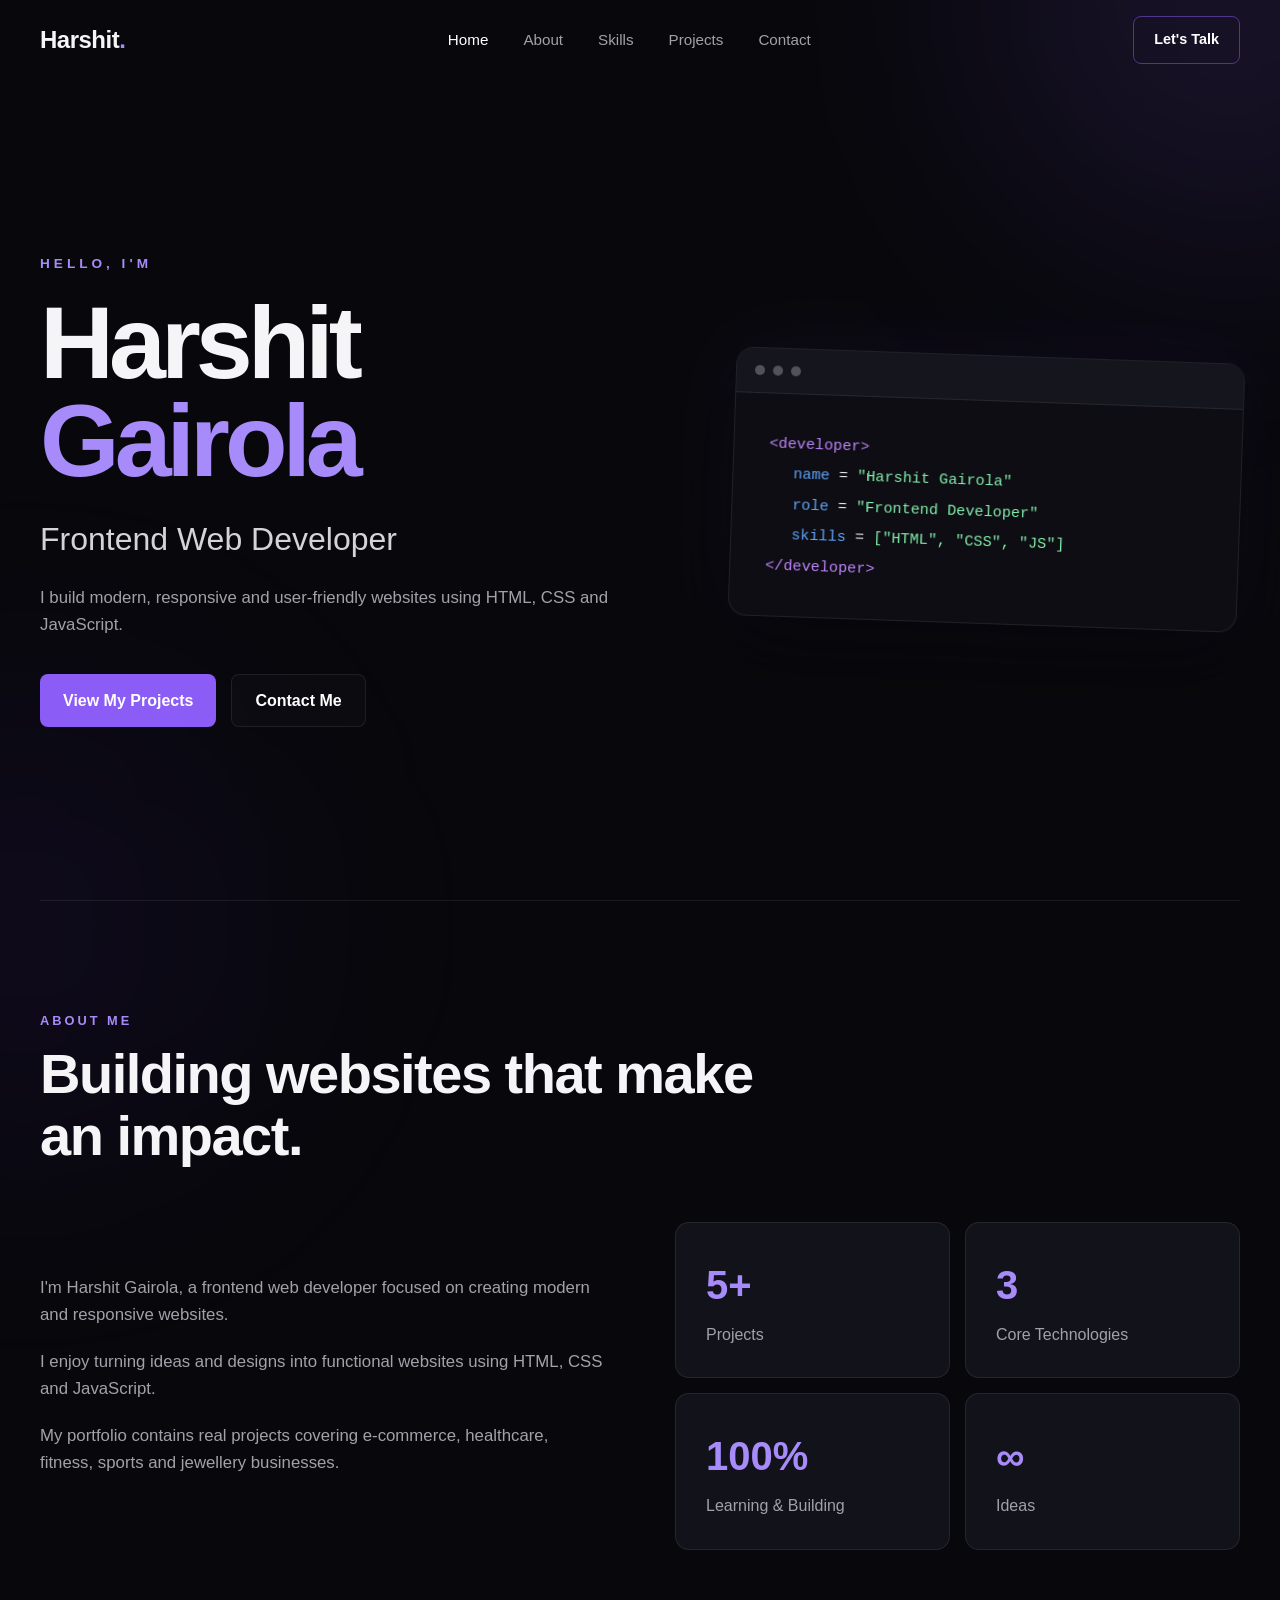
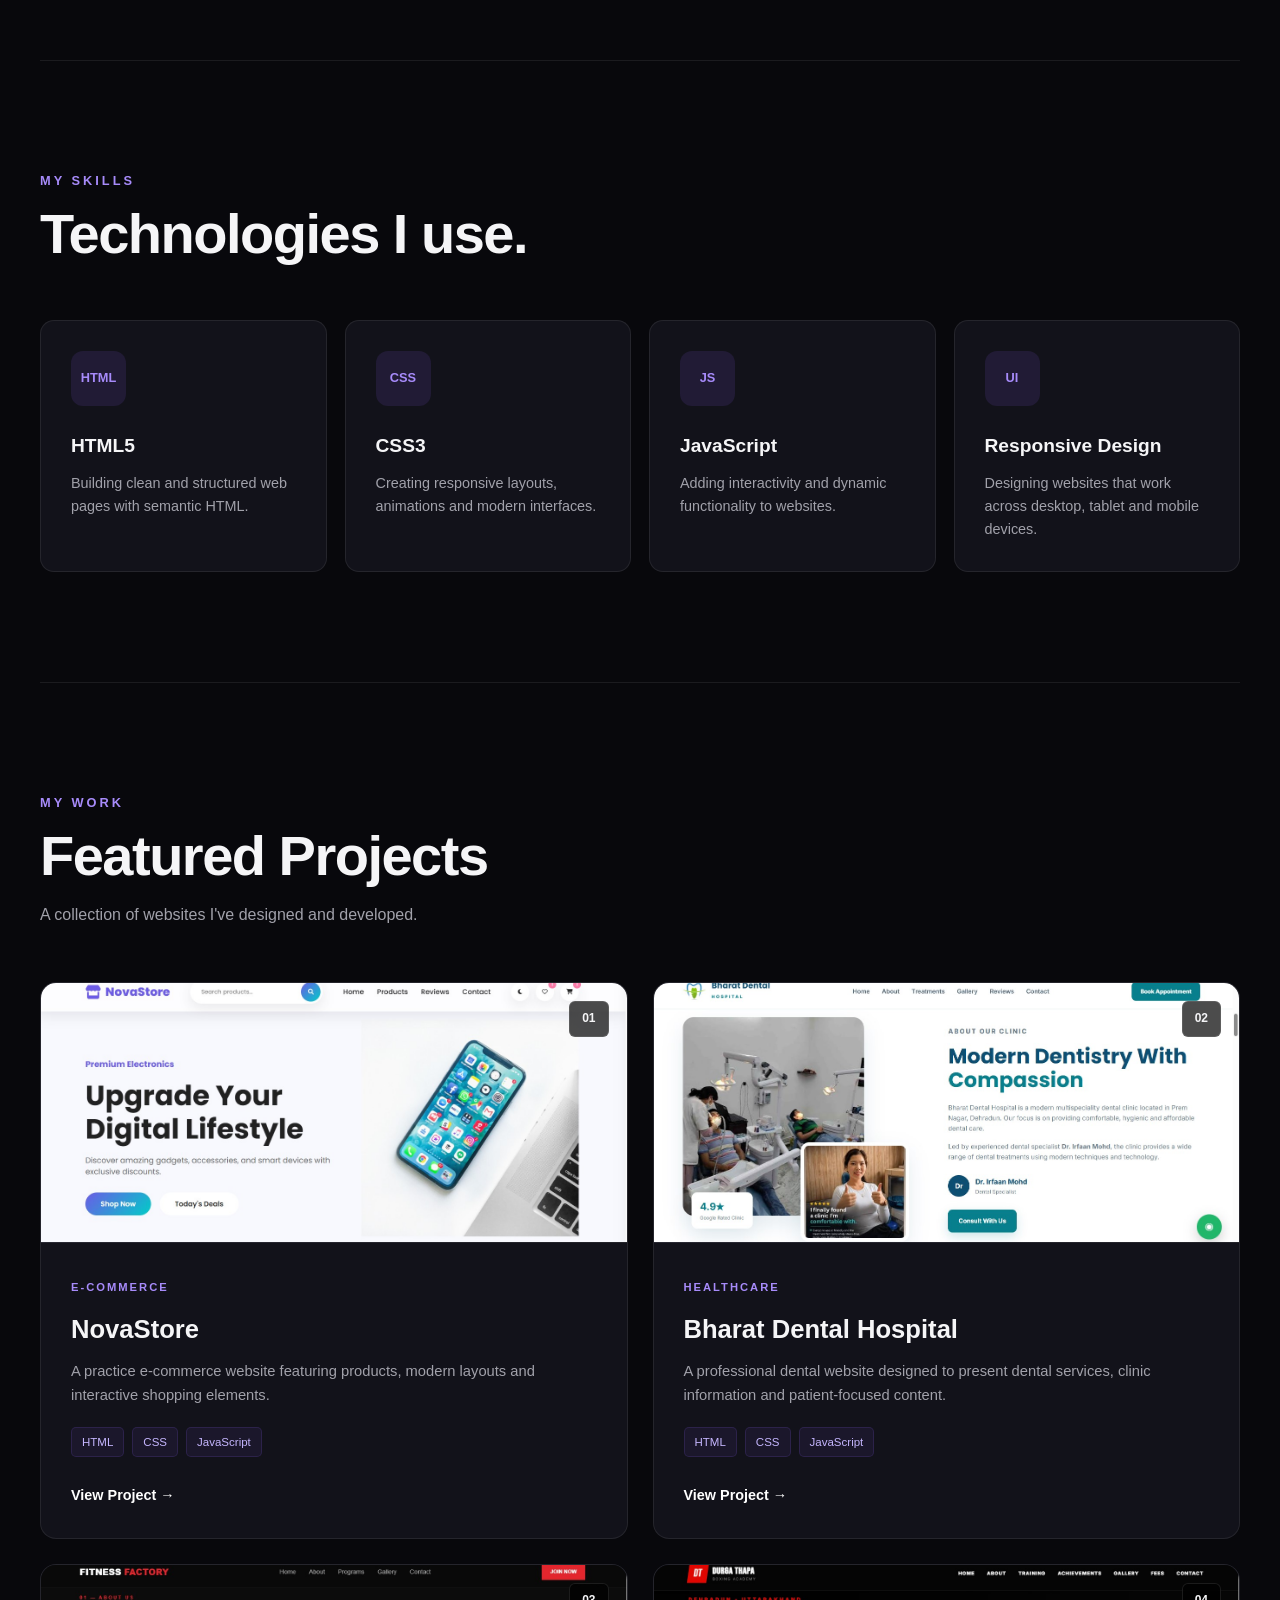
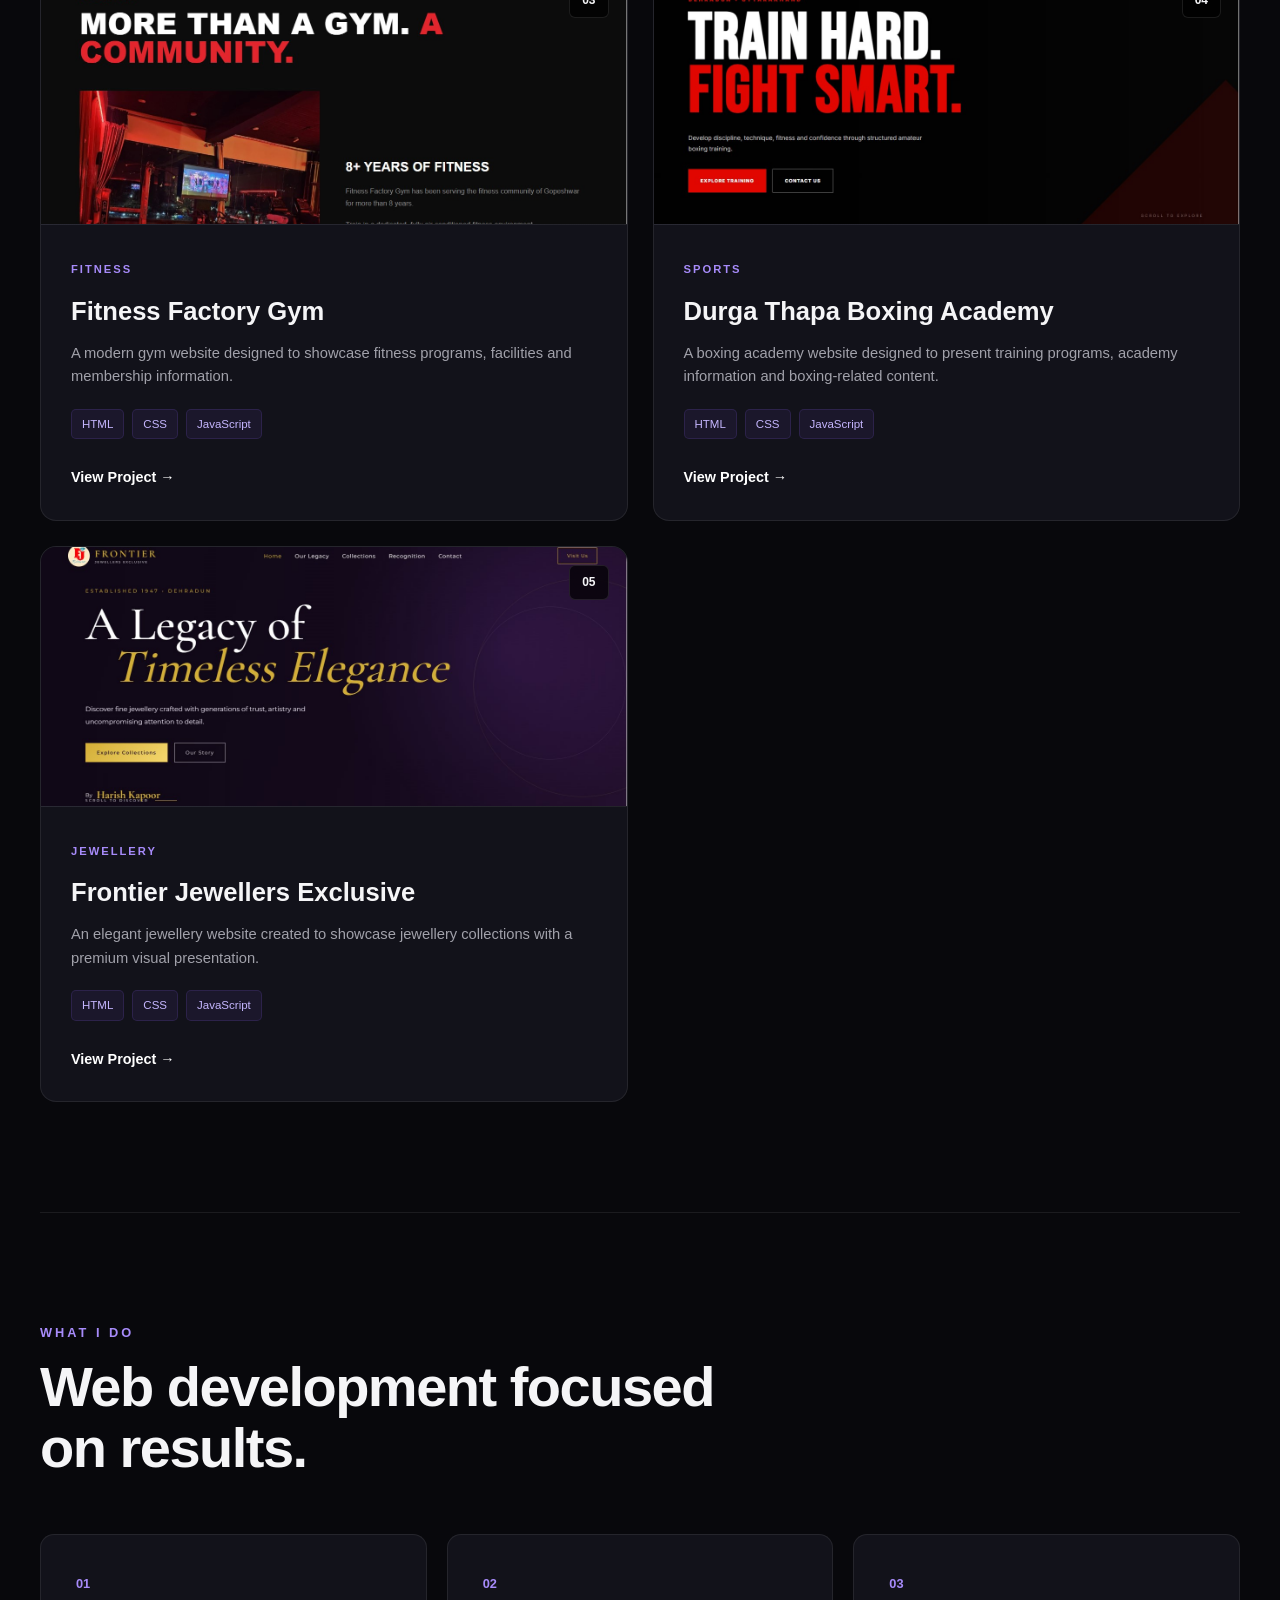
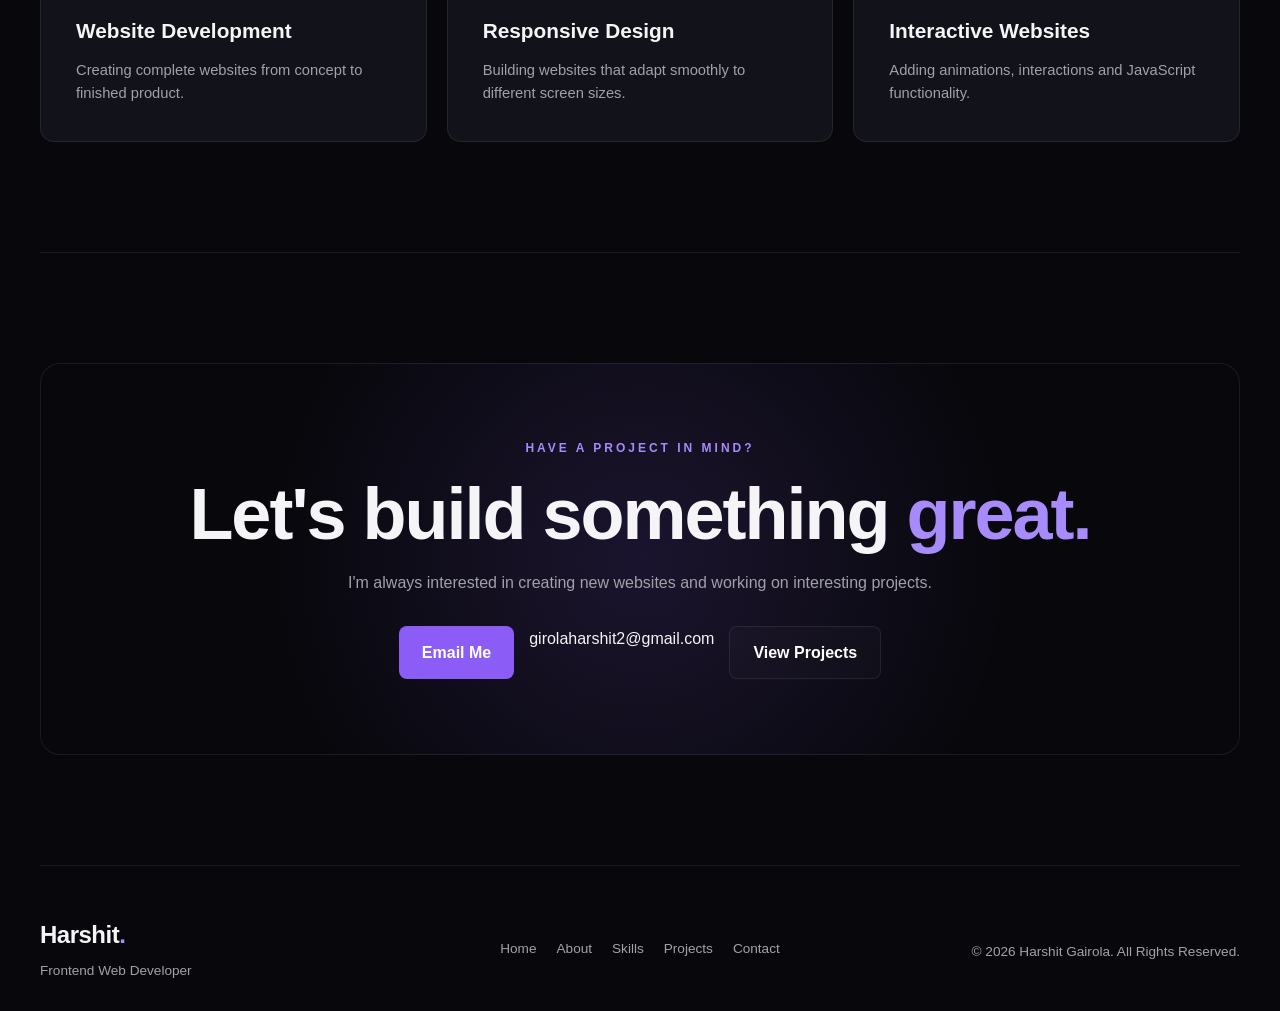
==== index.html @ 13d29306 "Update index.html" ====
<!DOCTYPE html>
<html lang="en">
<head>
    <meta charset="UTF-8">
    <meta name="viewport" content="width=device-width, initial-scale=1.0">

    <title>Harshit Gairola | Frontend Web Developer</title>

    <meta name="description"
          content="Harshit Gairola - Frontend Web Developer Portfolio. Explore websites and frontend projects.">

    <link rel="stylesheet" href="style.css">
</head>

<body>

    <!-- ================= NAVBAR ================= -->
    <header class="navbar">

        <a href="#home" class="logo">
            Harshit<span>.</span>
        </a>

        <nav class="nav-links">
            <a href="#home" class="active">Home</a>
            <a href="#about">About</a>
            <a href="#skills">Skills</a>
            <a href="#projects">Projects</a>
            <a href="#contact">Contact</a>
        </nav>

        <a href="#contact" class="nav-button">
            Let's Talk
        </a>

        <button class="menu-button" id="menuButton">
            ☰
        </button>

    </header>


    <!-- ================= HERO ================= -->
    <main>

        <section class="hero" id="home">

            <div class="hero-content">

                <p class="hero-small">
                    HELLO, I'M
                </p>

                <h1>
                    Harshit <span>Gairola</span>
                </h1>

                <h2>
                    Frontend Web Developer
                </h2>

                <p class="hero-description">
                    I build modern, responsive and user-friendly websites
                    using HTML, CSS and JavaScript.
                </p>

                <div class="hero-buttons">

                    <a href="#projects" class="btn primary-btn">
                        View My Projects
                    </a>

                    <a href="#contact" class="btn secondary-btn">
                        Contact Me
                    </a>

                </div>

            </div>


            <div class="hero-card">

                <div class="code-window">

                    <div class="window-top">
                        <span></span>
                        <span></span>
                        <span></span>
                    </div>

                    <div class="code-content">

                        <p>
                            <span class="code-purple">&lt;developer&gt;</span>
                        </p>

                        <p class="indent">
                            <span class="code-blue">name</span> =
                            <span class="code-green">"Harshit Gairola"</span>
                        </p>

                        <p class="indent">
                            <span class="code-blue">role</span> =
                            <span class="code-green">"Frontend Developer"</span>
                        </p>

                        <p class="indent">
                            <span class="code-blue">skills</span> =
                            <span class="code-green">["HTML", "CSS", "JS"]</span>
                        </p>

                        <p>
                            <span class="code-purple">&lt;/developer&gt;</span>
                        </p>

                    </div>

                </div>

            </div>

        </section>


        <!-- ================= ABOUT ================= -->
        <section class="section about-section" id="about">

            <div class="section-heading">
                <p>ABOUT ME</p>
                <h2>Building websites that make an impact.</h2>
            </div>

            <div class="about-grid">

                <div class="about-text">

                    <p>
                        I'm Harshit Gairola, a frontend web developer focused
                        on creating modern and responsive websites.
                    </p>

                    <p>
                        I enjoy turning ideas and designs into functional
                        websites using HTML, CSS and JavaScript.
                    </p>

                    <p>
                        My portfolio contains real projects covering
                        e-commerce, healthcare, fitness, sports and
                        jewellery businesses.
                    </p>

                </div>


                <div class="about-stats">

                    <div class="stat-card">
                        <strong>5+</strong>
                        <span>Projects</span>
                    </div>

                    <div class="stat-card">
                        <strong>3</strong>
                        <span>Core Technologies</span>
                    </div>

                    <div class="stat-card">
                        <strong>100%</strong>
                        <span>Learning & Building</span>
                    </div>

                    <div class="stat-card">
                        <strong>∞</strong>
                        <span>Ideas</span>
                    </div>

                </div>

            </div>

        </section>


        <!-- ================= SKILLS ================= -->
        <section class="section skills-section" id="skills">

            <div class="section-heading">
                <p>MY SKILLS</p>
                <h2>Technologies I use.</h2>
            </div>


            <div class="skills-grid">

                <div class="skill-card">

                    <div class="skill-icon">
                        HTML
                    </div>

                    <h3>HTML5</h3>

                    <p>
                        Building clean and structured web pages
                        with semantic HTML.
                    </p>

                </div>


                <div class="skill-card">

                    <div class="skill-icon">
                        CSS
                    </div>

                    <h3>CSS3</h3>

                    <p>
                        Creating responsive layouts, animations
                        and modern interfaces.
                    </p>

                </div>


                <div class="skill-card">

                    <div class="skill-icon">
                        JS
                    </div>

                    <h3>JavaScript</h3>

                    <p>
                        Adding interactivity and dynamic functionality
                        to websites.
                    </p>

                </div>


                <div class="skill-card">

                    <div class="skill-icon">
                        UI
                    </div>

                    <h3>Responsive Design</h3>

                    <p>
                        Designing websites that work across
                        desktop, tablet and mobile devices.
                    </p>

                </div>

            </div>

        </section>


        <!-- ================= PROJECTS ================= -->
        <section class="section projects-section" id="projects">

            <div class="section-heading">

                <p>MY WORK</p>

                <h2>
                    Featured Projects
                </h2>

                <span>
                    A collection of websites I've designed and developed.
                </span>

            </div>


            <div class="projects-grid">


                <!-- PROJECT 1 -->
                <article class="project-card">

                    <div class="project-image">

                        <img
                            src="./image/web1.jpg"
                            alt="NovaStore website"
                            onerror="this.style.display='none'"
                        >

                        <div class="project-number">
                            01
                        </div>

                    </div>

                    <div class="project-content">

                        <span class="project-type">
                            E-COMMERCE
                        </span>

                        <h3>
                            NovaStore
                        </h3>

                        <p>
                            A practice e-commerce website featuring
                            products, modern layouts and interactive
                            shopping elements.
                        </p>

                        <div class="technology-tags">
                            <span>HTML</span>
                            <span>CSS</span>
                            <span>JavaScript</span>
                        </div>

                        <a
                            href="https://harshitgairola.github.io/Nova-Store/"
                            class="project-link"
                            target="_blank"
                        >
                            View Project →
                        </a>

                    </div>

                </article>


                <!-- PROJECT 2 -->
                <article class="project-card">

                    <div class="project-image">

                        <img
                            src="./image/web2.jpg"
                            alt="Bharat Dental Hospital website"
                            onerror="this.style.display='none'"
                        >

                        <div class="project-number">
                            02
                        </div>

                    </div>

                    <div class="project-content">

                        <span class="project-type">
                            HEALTHCARE
                        </span>

                        <h3>
                            Bharat Dental Hospital
                        </h3>

                        <p>
                            A professional dental website designed to
                            present dental services, clinic information
                            and patient-focused content.
                        </p>

                        <div class="technology-tags">
                            <span>HTML</span>
                            <span>CSS</span>
                            <span>JavaScript</span>
                        </div>

                        <a
                            href="https://harshitgairola.github.io/Bharat-Dental-Hospital/"
                            class="project-link"
                            target="_blank"
                        >
                            View Project →
                        </a>

                    </div>

                </article>


                <!-- PROJECT 3 -->
                <article class="project-card">

                    <div class="project-image">

                        <img
                            src="./image/web3.jpg"
                            alt="Fitness Factory Gym website"
                            onerror="this.style.display='none'"
                        >

                        <div class="project-number">
                            03
                        </div>

                    </div>

                    <div class="project-content">

                        <span class="project-type">
                            FITNESS
                        </span>

                        <h3>
                            Fitness Factory Gym
                        </h3>

                        <p>
                            A modern gym website designed to showcase
                            fitness programs, facilities and membership
                            information.
                        </p>

                        <div class="technology-tags">
                            <span>HTML</span>
                            <span>CSS</span>
                            <span>JavaScript</span>
                        </div>

                        <a
                            href="https://harshitgairola.github.io/Fitness-factory-Gym/"
                            class="project-link"
                            target="_blank"
                        >
                            View Project →
                        </a>

                    </div>

                </article>


                <!-- PROJECT 4 -->
                <article class="project-card">

                    <div class="project-image">

                        <img
                            src="./image/web4.jpg"
                            alt="Durga Thapa Boxing Academy website"
                            onerror="this.style.display='none'"
                        >

                        <div class="project-number">
                            04
                        </div>

                    </div>

                    <div class="project-content">

                        <span class="project-type">
                            SPORTS
                        </span>

                        <h3>
                            Durga Thapa Boxing Academy
                        </h3>

                        <p>
                            A boxing academy website designed to present
                            training programs, academy information and
                            boxing-related content.
                        </p>

                        <div class="technology-tags">
                            <span>HTML</span>
                            <span>CSS</span>
                            <span>JavaScript</span>
                        </div>

                        <a
                            href="https://harshitgairola.github.io/Durga-Thapa-Boxing-Academy/"
                            class="project-link"
                            target="_blank"
                        >
                            View Project →
                        </a>

                    </div>

                </article>


                <!-- PROJECT 5 -->
                <article class="project-card">

                    <div class="project-image">

                        <img
                            src="./image/web5.jpg"
                            alt="Frontier Jewellers Exclusive website"
                            onerror="this.style.display='none'"
                        >

                        <div class="project-number">
                            05
                        </div>

                    </div>

                    <div class="project-content">

                        <span class="project-type">
                            JEWELLERY
                        </span>

                        <h3>
                            Frontier Jewellers Exclusive
                        </h3>

                        <p>
                            An elegant jewellery website created to
                            showcase jewellery collections with a
                            premium visual presentation.
                        </p>

                        <div class="technology-tags">
                            <span>HTML</span>
                            <span>CSS</span>
                            <span>JavaScript</span>
                        </div>

                        <a
                            href="https://harshitgairola.github.io/Frontier-Jewellers-Exclusive/"
                            class="project-link"
                            target="_blank"
                        >
                            View Project →
                        </a>

                    </div>

                </article>

            </div>

        </section>


        <!-- ================= SERVICES ================= -->
        <section class="section services-section">

            <div class="section-heading">

                <p>WHAT I DO</p>

                <h2>
                    Web development focused on results.
                </h2>

            </div>


            <div class="services-grid">

                <div class="service-card">

                    <span>01</span>

                    <h3>
                        Website Development
                    </h3>

                    <p>
                        Creating complete websites from concept
                        to finished product.
                    </p>

                </div>


                <div class="service-card">

                    <span>02</span>

                    <h3>
                        Responsive Design
                    </h3>

                    <p>
                        Building websites that adapt smoothly
                        to different screen sizes.
                    </p>

                </div>


                <div class="service-card">

                    <span>03</span>

                    <h3>
                        Interactive Websites
                    </h3>

                    <p>
                        Adding animations, interactions and
                        JavaScript functionality.
                    </p>

                </div>

            </div>

        </section>


        <!-- ================= CONTACT ================= -->
        <section class="section contact-section" id="contact">

            <div class="contact-card">

                <p class="contact-small">
                    HAVE A PROJECT IN MIND?
                </p>

                <h2>
                    Let's build something
                    <span>great.</span>
                </h2>

                <p>
                    I'm always interested in creating new websites
                    and working on interesting projects.
                </p>

                <div class="contact-buttons">

                    <a
                        href="mailto:gairolaharshit2@gmail.com"
                        class="btn primary-btn"
                    >
                        Email Me 
                    </a>

                    <p>girolaharshit2@gmail.com</p>
                    
                    <a
                        href="#projects"
                        class="btn secondary-btn"
                    >
                        View Projects
                    </a>

                </div>

            </div>

        </section>

    </main>


    <!-- ================= FOOTER ================= -->
    <footer class="footer">

        <div>

            <a href="#home" class="logo">
                Harshit<span>.</span>
            </a>

            <p>
                Frontend Web Developer
            </p>

        </div>


        <div class="footer-links">

            <a href="#home">Home</a>
            <a href="#about">About</a>
            <a href="#skills">Skills</a>
            <a href="#projects">Projects</a>
            <a href="#contact">Contact</a>

        </div>


        <p class="copyright">
            © 2026 Harshit Gairola. All Rights Reserved.
        </p>

    </footer>


    <script src="script.js"></script>

</body>
</html>
---- style.css ----
/* =========================================================
   HARSHIT GAIROLA — FRONTEND WEB DEVELOPER PORTFOLIO
   ========================================================= */


/* ================= RESET ================= */

* {
    margin: 0;
    padding: 0;
    box-sizing: border-box;
}

html {
    scroll-behavior: smooth;
}

body {
    font-family: Arial, Helvetica, sans-serif;
    background: #08080c;
    color: #f5f5f7;
    line-height: 1.6;
    overflow-x: hidden;
}

a {
    color: inherit;
    text-decoration: none;
}

button {
    font-family: inherit;
}

img {
    max-width: 100%;
    display: block;
}


/* ================= VARIABLES ================= */

:root {
    --bg: #08080c;
    --bg-light: #101017;
    --card: #12121a;
    --card-hover: #181821;

    --purple: #8b5cf6;
    --purple-light: #a78bfa;
    --purple-dark: #6d28d9;

    --white: #ffffff;
    --text: #f5f5f7;
    --muted: #a1a1aa;
    --border: rgba(255, 255, 255, 0.08);

    --max-width: 1200px;
}


/* ================= GENERAL ================= */

body::before {
    content: "";
    position: fixed;
    width: 500px;
    height: 500px;
    top: -250px;
    right: -200px;
    background: rgba(139, 92, 246, 0.12);
    filter: blur(120px);
    border-radius: 50%;
    pointer-events: none;
    z-index: -1;
}

body::after {
    content: "";
    position: fixed;
    width: 450px;
    height: 450px;
    bottom: -250px;
    left: -200px;
    background: rgba(109, 40, 217, 0.08);
    filter: blur(120px);
    border-radius: 50%;
    pointer-events: none;
    z-index: -1;
}

.section {
    width: min(100% - 40px, var(--max-width));
    margin: auto;
    padding: 110px 0;
}

.section-heading {
    margin-bottom: 55px;
}

.section-heading p {
    color: var(--purple-light);
    font-size: 0.8rem;
    font-weight: 700;
    letter-spacing: 3px;
    margin-bottom: 12px;
}

.section-heading h2 {
    font-size: clamp(2rem, 5vw, 3.5rem);
    line-height: 1.1;
    max-width: 750px;
    letter-spacing: -1.5px;
}

.section-heading span {
    display: block;
    margin-top: 15px;
    color: var(--muted);
}


/* ================= NAVBAR ================= */

.navbar {
    width: min(100% - 40px, var(--max-width));
    height: 80px;

    margin: auto;

    display: flex;
    align-items: center;
    justify-content: space-between;

    position: relative;
    z-index: 100;
}

.logo {
    font-size: 1.5rem;
    font-weight: 800;
    letter-spacing: -0.5px;
}

.logo span {
    color: var(--purple-light);
}

.nav-links {
    display: flex;
    align-items: center;
    gap: 35px;
}

.nav-links a {
    color: var(--muted);
    font-size: 0.95rem;
    transition: 0.3s ease;
}

.nav-links a:hover,
.nav-links a.active {
    color: var(--white);
}

.nav-button {
    padding: 11px 20px;

    border: 1px solid rgba(139, 92, 246, 0.5);
    border-radius: 8px;

    color: var(--white);

    font-size: 0.9rem;
    font-weight: 600;

    transition: 0.3s ease;
}

.nav-button:hover {
    background: var(--purple);
    border-color: var(--purple);
}

.menu-button {
    display: none;

    background: none;
    border: none;

    color: white;
    font-size: 1.6rem;

    cursor: pointer;
}


/* ================= HERO ================= */

.hero {
    width: min(100% - 40px, var(--max-width));
    min-height: calc(100vh - 80px);

    margin: auto;

    display: grid;
    grid-template-columns: 1.1fr 0.9fr;

    align-items: center;
    gap: 70px;

    padding: 80px 0;
}

.hero-content {
    animation: heroText 0.8s ease forwards;
}

.hero-small {
    color: var(--purple-light);

    font-size: 0.85rem;
    font-weight: 700;

    letter-spacing: 4px;

    margin-bottom: 20px;
}

.hero h1 {
    font-size: clamp(3.5rem, 8vw, 6.8rem);

    line-height: 0.95;

    letter-spacing: -5px;

    margin-bottom: 25px;
}

.hero h1 span {
    display: block;
    color: var(--purple-light);
}

.hero h2 {
    font-size: clamp(1.3rem, 3vw, 2rem);

    font-weight: 500;

    color: #d4d4d8;

    margin-bottom: 20px;
}

.hero-description {
    max-width: 600px;

    color: var(--muted);

    font-size: 1.05rem;

    margin-bottom: 35px;
}

.hero-buttons {
    display: flex;
    gap: 15px;
    flex-wrap: wrap;
}


/* ================= BUTTONS ================= */

.btn {
    display: inline-flex;

    align-items: center;
    justify-content: center;

    padding: 13px 23px;

    border-radius: 8px;

    font-weight: 700;

    transition:
        transform 0.3s ease,
        background 0.3s ease,
        border 0.3s ease;

    cursor: pointer;
}

.btn:hover {
    transform: translateY(-3px);
}

.primary-btn {
    background: var(--purple);
    color: white;
}

.primary-btn:hover {
    background: var(--purple-dark);
}

.secondary-btn {
    border: 1px solid var(--border);
    color: white;
    background: rgba(255, 255, 255, 0.02);
}

.secondary-btn:hover {
    border-color: var(--purple);
    background: rgba(139, 92, 246, 0.08);
}


/* ================= CODE CARD ================= */

.hero-card {
    display: flex;
    justify-content: center;
}

.code-window {
    width: 100%;
    max-width: 520px;

    background: #0d0d13;

    border: 1px solid var(--border);

    border-radius: 18px;

    overflow: hidden;

    box-shadow:
        0 30px 80px rgba(0, 0, 0, 0.5),
        0 0 80px rgba(139, 92, 246, 0.08);

    transform: rotate(2deg);

    transition: 0.4s ease;
}

.code-window:hover {
    transform: rotate(0deg) translateY(-8px);
}

.window-top {
    height: 45px;

    display: flex;
    align-items: center;

    gap: 8px;

    padding: 0 18px;

    background: #15151d;

    border-bottom: 1px solid var(--border);
}

.window-top span {
    width: 10px;
    height: 10px;

    border-radius: 50%;

    background: #52525b;
}

.code-content {
    padding: 35px;

    font-family: Consolas, "Courier New", monospace;

    font-size: 0.95rem;

    line-height: 2;
}

.indent {
    padding-left: 25px;
}

.code-purple {
    color: #c084fc;
}

.code-blue {
    color: #60a5fa;
}

.code-green {
    color: #86efac;
}


/* ================= ABOUT ================= */

.about-section {
    border-top: 1px solid var(--border);
}

.about-grid {
    display: grid;
    grid-template-columns: 1fr 1fr;
    gap: 70px;
    align-items: center;
}

.about-text {
    color: var(--muted);
    font-size: 1.05rem;
}

.about-text p {
    margin-bottom: 20px;
}

.about-stats {
    display: grid;
    grid-template-columns: 1fr 1fr;
    gap: 15px;
}

.stat-card {
    padding: 30px;

    background: var(--card);

    border: 1px solid var(--border);

    border-radius: 14px;

    transition: 0.3s ease;
}

.stat-card:hover {
    transform: translateY(-5px);
    border-color: rgba(139, 92, 246, 0.4);
}

.stat-card strong {
    display: block;

    font-size: 2.5rem;

    color: var(--purple-light);

    margin-bottom: 5px;
}

.stat-card span {
    color: var(--muted);
}


/* ================= SKILLS ================= */

.skills-section {
    border-top: 1px solid var(--border);
}

.skills-grid {
    display: grid;

    grid-template-columns: repeat(4, 1fr);

    gap: 18px;
}

.skill-card {
    padding: 30px;

    background: var(--card);

    border: 1px solid var(--border);

    border-radius: 14px;

    transition: 0.35s ease;
}

.skill-card:hover {
    background: var(--card-hover);

    transform: translateY(-7px);

    border-color: rgba(139, 92, 246, 0.45);
}

.skill-icon {
    width: 55px;
    height: 55px;

    display: flex;
    align-items: center;
    justify-content: center;

    margin-bottom: 25px;

    border-radius: 12px;

    background: rgba(139, 92, 246, 0.12);

    color: var(--purple-light);

    font-weight: 800;

    font-size: 0.8rem;
}

.skill-card h3 {
    margin-bottom: 10px;

    font-size: 1.2rem;
}

.skill-card p {
    color: var(--muted);

    font-size: 0.9rem;
}


/* ================= PROJECTS ================= */

.projects-section {
    border-top: 1px solid var(--border);
}

.projects-grid {
    display: grid;

    grid-template-columns: repeat(2, 1fr);

    gap: 25px;
}

.project-card {
    background: var(--card);

    border: 1px solid var(--border);

    border-radius: 16px;

    overflow: hidden;

    transition: 0.4s ease;
}

.project-card:hover {
    transform: translateY(-8px);

    border-color: rgba(139, 92, 246, 0.4);

    box-shadow:
        0 20px 60px rgba(0, 0, 0, 0.25);
}

.project-image {
    height: 260px;

    position: relative;

    overflow: hidden;

    background:
        linear-gradient(
            135deg,
            #171722,
            #0d0d13
        );

    border-bottom: 1px solid var(--border);
}

.project-image img {
    width: 100%;
    height: 100%;

    object-fit: cover;

    transition: transform 0.5s ease;
}

.project-card:hover .project-image img {
    transform: scale(1.05);
}

.project-number {
    position: absolute;

    top: 18px;
    right: 18px;

    padding: 7px 12px;

    background: rgba(0, 0, 0, 0.7);

    backdrop-filter: blur(10px);

    border: 1px solid rgba(255, 255, 255, 0.1);

    border-radius: 6px;

    font-size: 0.75rem;

    font-weight: 700;
}

.project-content {
    padding: 30px;
}

.project-type {
    color: var(--purple-light);

    font-size: 0.7rem;

    font-weight: 800;

    letter-spacing: 2px;
}

.project-content h3 {
    font-size: 1.6rem;

    margin: 10px 0;
}

.project-content p {
    color: var(--muted);

    font-size: 0.92rem;

    margin-bottom: 20px;
}

.technology-tags {
    display: flex;

    flex-wrap: wrap;

    gap: 8px;

    margin-bottom: 25px;
}

.technology-tags span {
    padding: 5px 10px;

    border-radius: 5px;

    background: rgba(139, 92, 246, 0.08);

    border: 1px solid rgba(139, 92, 246, 0.15);

    color: #c4b5fd;

    font-size: 0.72rem;
}

.project-link {
    display: inline-block;

    color: white;

    font-weight: 700;

    font-size: 0.9rem;

    transition: 0.3s ease;
}

.project-link:hover {
    color: var(--purple-light);

    transform: translateX(5px);
}


/* ================= SERVICES ================= */

.services-section {
    border-top: 1px solid var(--border);
}

.services-grid {
    display: grid;

    grid-template-columns: repeat(3, 1fr);

    gap: 20px;
}

.service-card {
    padding: 35px;

    border: 1px solid var(--border);

    border-radius: 14px;

    background: var(--card);

    transition: 0.35s ease;
}

.service-card:hover {
    transform: translateY(-6px);

    border-color: rgba(139, 92, 246, 0.4);
}

.service-card > span {
    color: var(--purple-light);

    font-size: 0.8rem;

    font-weight: 800;
}

.service-card h3 {
    margin: 18px 0 12px;

    font-size: 1.3rem;
}

.service-card p {
    color: var(--muted);

    font-size: 0.92rem;
}


/* ================= CONTACT ================= */

.contact-section {
    border-top: 1px solid var(--border);
}

.contact-card {
    padding: 75px 40px;

    text-align: center;

    border-radius: 20px;

    background:
        radial-gradient(
            circle at center,
            rgba(139, 92, 246, 0.15),
            transparent 60%
        );

    border: 1px solid var(--border);
}

.contact-small {
    color: var(--purple-light);

    font-size: 0.75rem;

    font-weight: 800;

    letter-spacing: 3px;

    margin-bottom: 20px;
}

.contact-card h2 {
    font-size: clamp(2.2rem, 6vw, 4.5rem);

    line-height: 1;

    letter-spacing: -2px;

    margin-bottom: 20px;
}

.contact-card h2 span {
    color: var(--purple-light);
}

.contact-card > p:not(.contact-small) {
    max-width: 600px;

    margin: 0 auto 30px;

    color: var(--muted);
}

.contact-buttons {
    display: flex;

    justify-content: center;

    gap: 15px;

    flex-wrap: wrap;
}


/* ================= FOOTER ================= */

.footer {
    width: min(100% - 40px, var(--max-width));

    margin: auto;

    padding: 50px 0 30px;

    border-top: 1px solid var(--border);

    display: grid;

    grid-template-columns: 1fr 1fr 1fr;

    align-items: center;

    gap: 20px;
}

.footer p {
    color: var(--muted);

    font-size: 0.85rem;

    margin-top: 5px;
}

.footer-links {
    display: flex;

    justify-content: center;

    gap: 20px;
}

.footer-links a {
    color: var(--muted);

    font-size: 0.85rem;

    transition: 0.3s ease;
}

.footer-links a:hover {
    color: white;
}

.copyright {
    text-align: right;
}


/* ================= ANIMATIONS ================= */

@keyframes heroText {

    from {
        opacity: 0;
        transform: translateY(25px);
    }

    to {
        opacity: 1;
        transform: translateY(0);
    }

}


/* ================= TABLET ================= */

@media (max-width: 1000px) {

    .hero {
        grid-template-columns: 1fr;

        text-align: center;

        padding-top: 60px;
    }

    .hero-description {
        margin-left: auto;
        margin-right: auto;
    }

    .hero-buttons {
        justify-content: center;
    }

    .hero-card {
        margin-top: 20px;
    }

    .skills-grid {
        grid-template-columns: repeat(2, 1fr);
    }

}


/* ================= MOBILE NAV ================= */

@media (max-width: 800px) {

    .nav-links {
        display: none;

        position: absolute;

        top: 75px;
        left: 0;

        width: 100%;

        padding: 20px;

        flex-direction: column;

        align-items: flex-start;

        gap: 18px;

        background: #101017;

        border: 1px solid var(--border);

        border-radius: 12px;
    }

    .nav-links.show {
        display: flex;
    }

    .nav-button {
        display: none;
    }

    .menu-button {
        display: block;
    }

    .about-grid {
        grid-template-columns: 1fr;

        gap: 40px;
    }

    .projects-grid {
        grid-template-columns: 1fr;
    }

    .services-grid {
        grid-template-columns: 1fr;
    }

    .footer {
        grid-template-columns: 1fr;

        text-align: center;
    }

    .footer-links {
        justify-content: center;

        flex-wrap: wrap;
    }

    .copyright {
        text-align: center;
    }

}


/* ================= SMALL MOBILE ================= */

@media (max-width: 550px) {

    .section {
        width: min(100% - 25px, var(--max-width));

        padding: 80px 0;
    }

    .navbar {
        width: min(100% - 25px, var(--max-width));
    }

    .hero {
        width: min(100% - 25px, var(--max-width));

        min-height: auto;

        padding: 70px 0 80px;
    }

    .hero h1 {
        font-size: 3.4rem;

        letter-spacing: -3px;
    }

    .hero h2 {
        font-size: 1.25rem;
    }

    .hero-description {
        font-size: 0.95rem;
    }

    .hero-buttons {
        flex-direction: column;
    }

    .hero-buttons .btn {
        width: 100%;
    }

    .code-content {
        padding: 25px 18px;

        font-size: 0.75rem;
    }

    .indent {
        padding-left: 12px;
    }

    .about-stats {
        grid-template-columns: 1fr 1fr;
    }

    .stat-card {
        padding: 20px;
    }

    .stat-card strong {
        font-size: 2rem;
    }

    .skills-grid {
        grid-template-columns: 1fr;
    }

    .project-image {
        height: 210px;
    }

    .project-content {
        padding: 23px;
    }

    .contact-card {
        padding: 55px 20px;
    }

    .contact-buttons {
        flex-direction: column;
    }

    .contact-buttons .btn {
        width: 100%;
    }

}
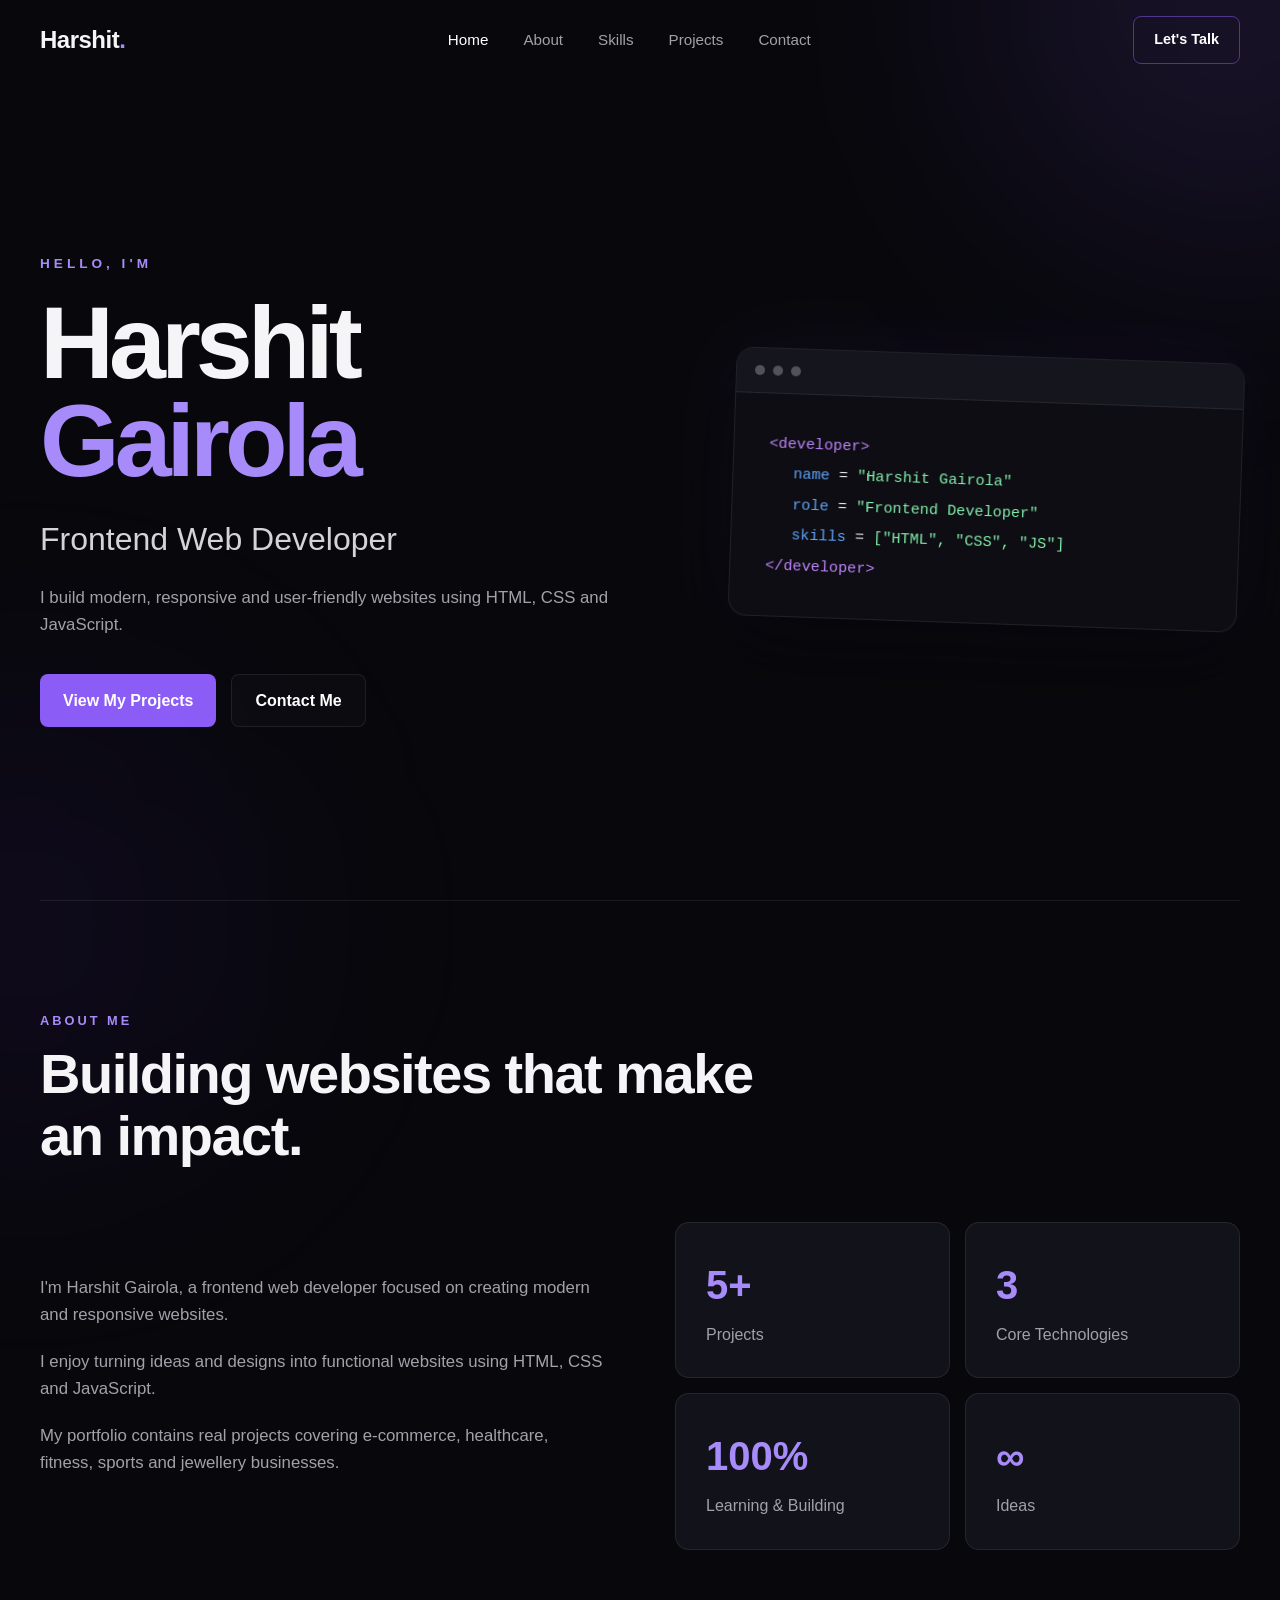
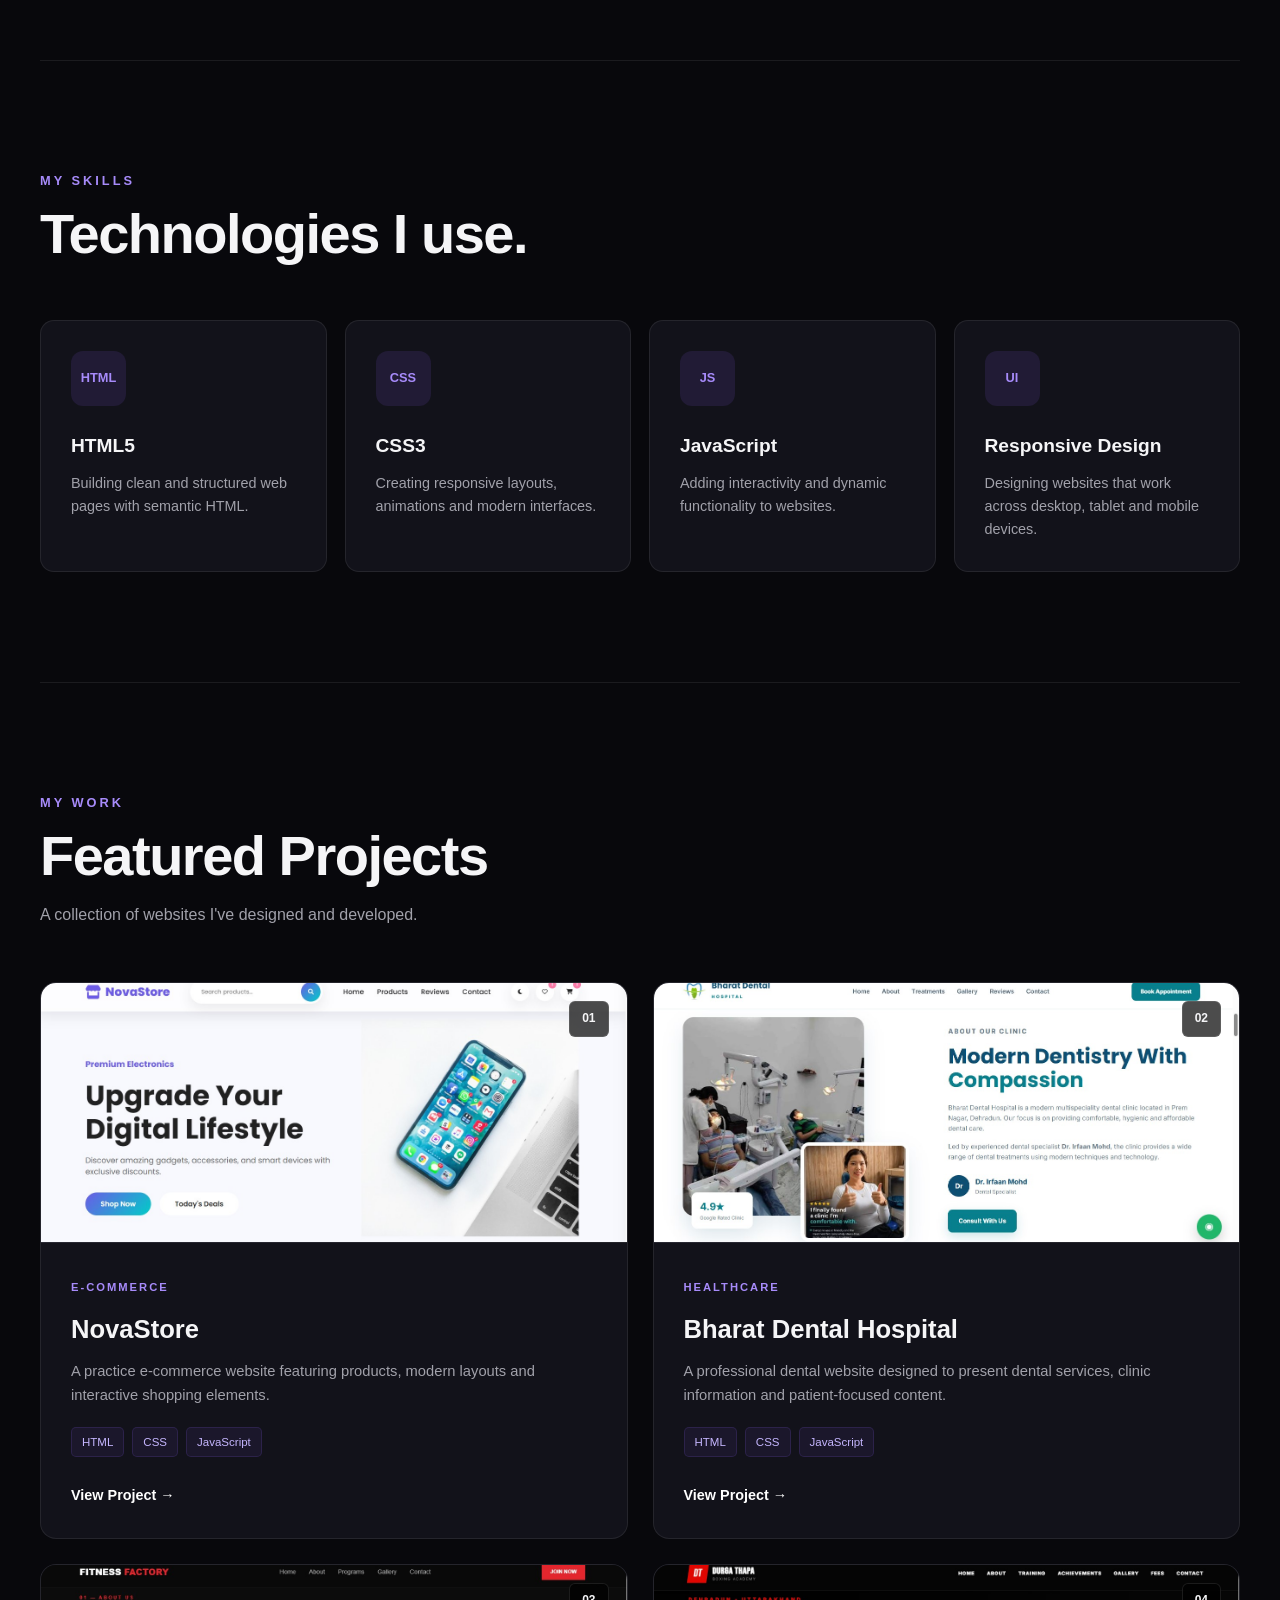
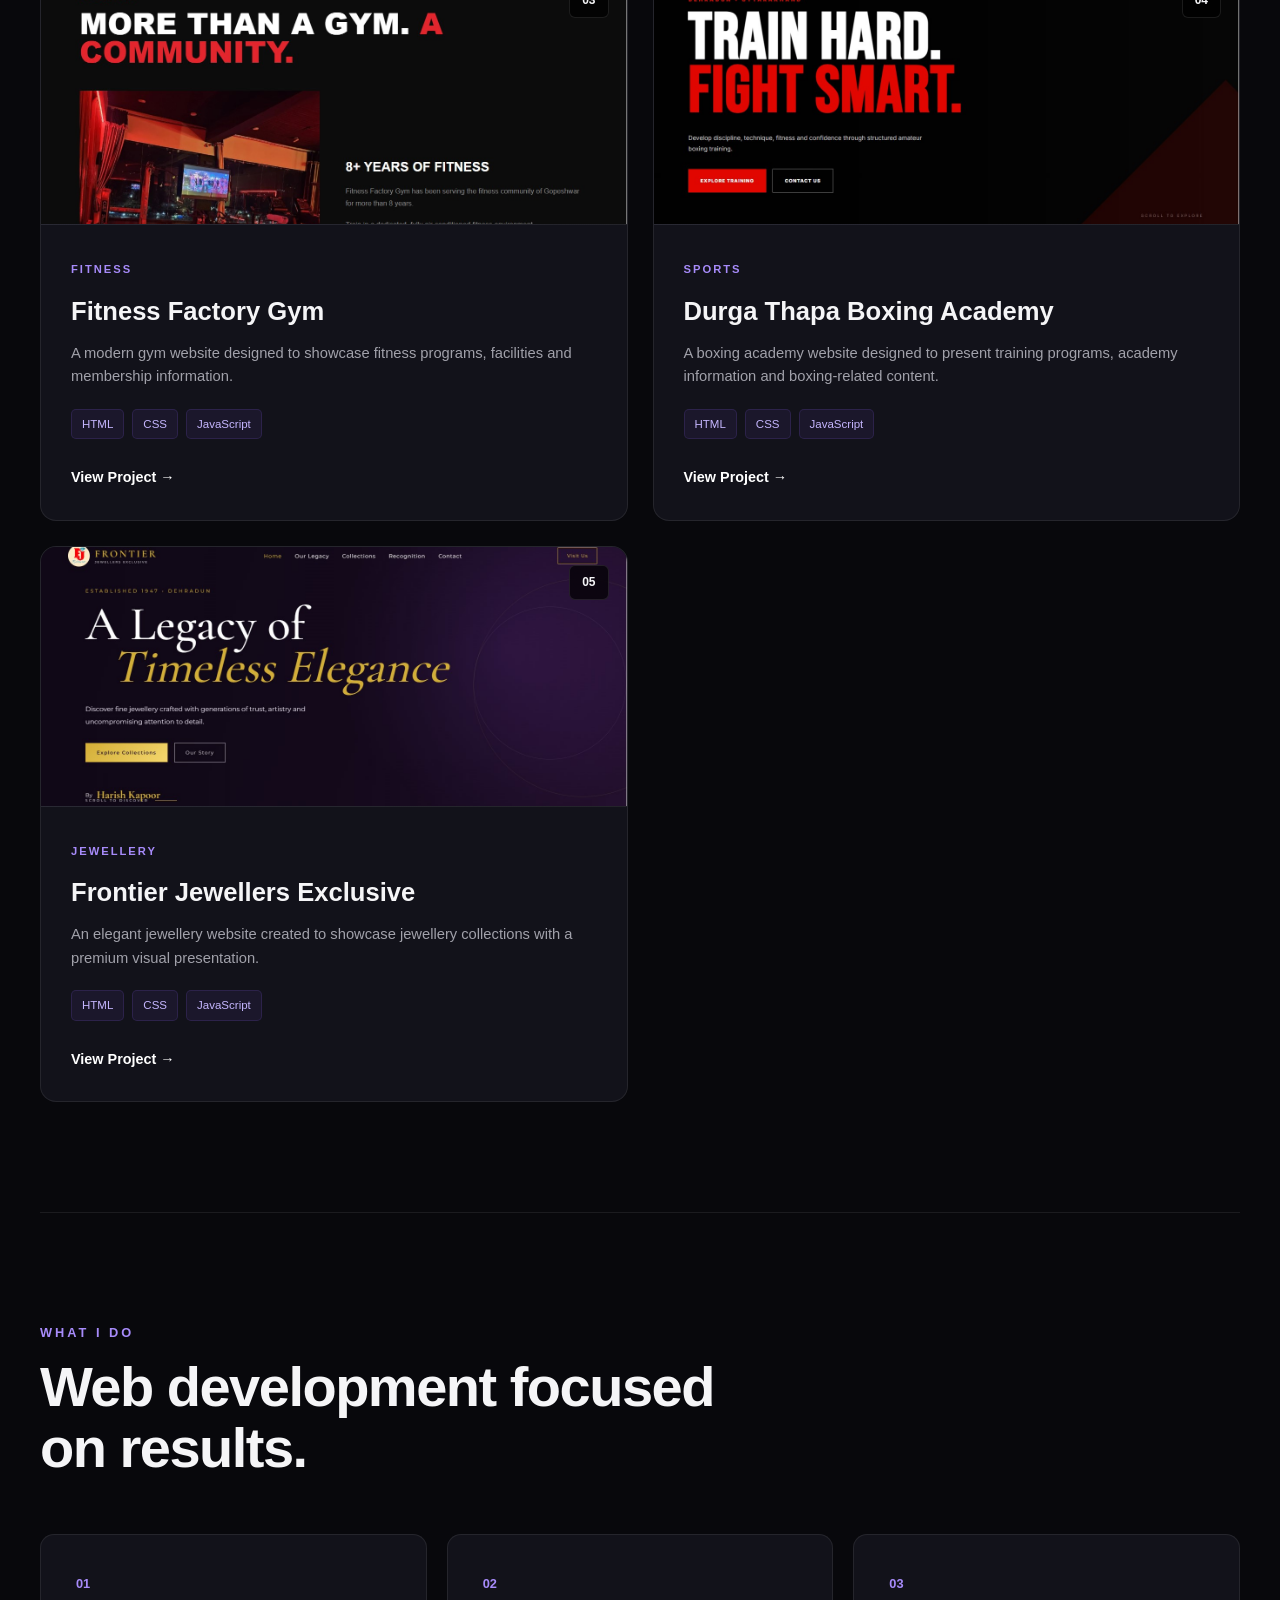
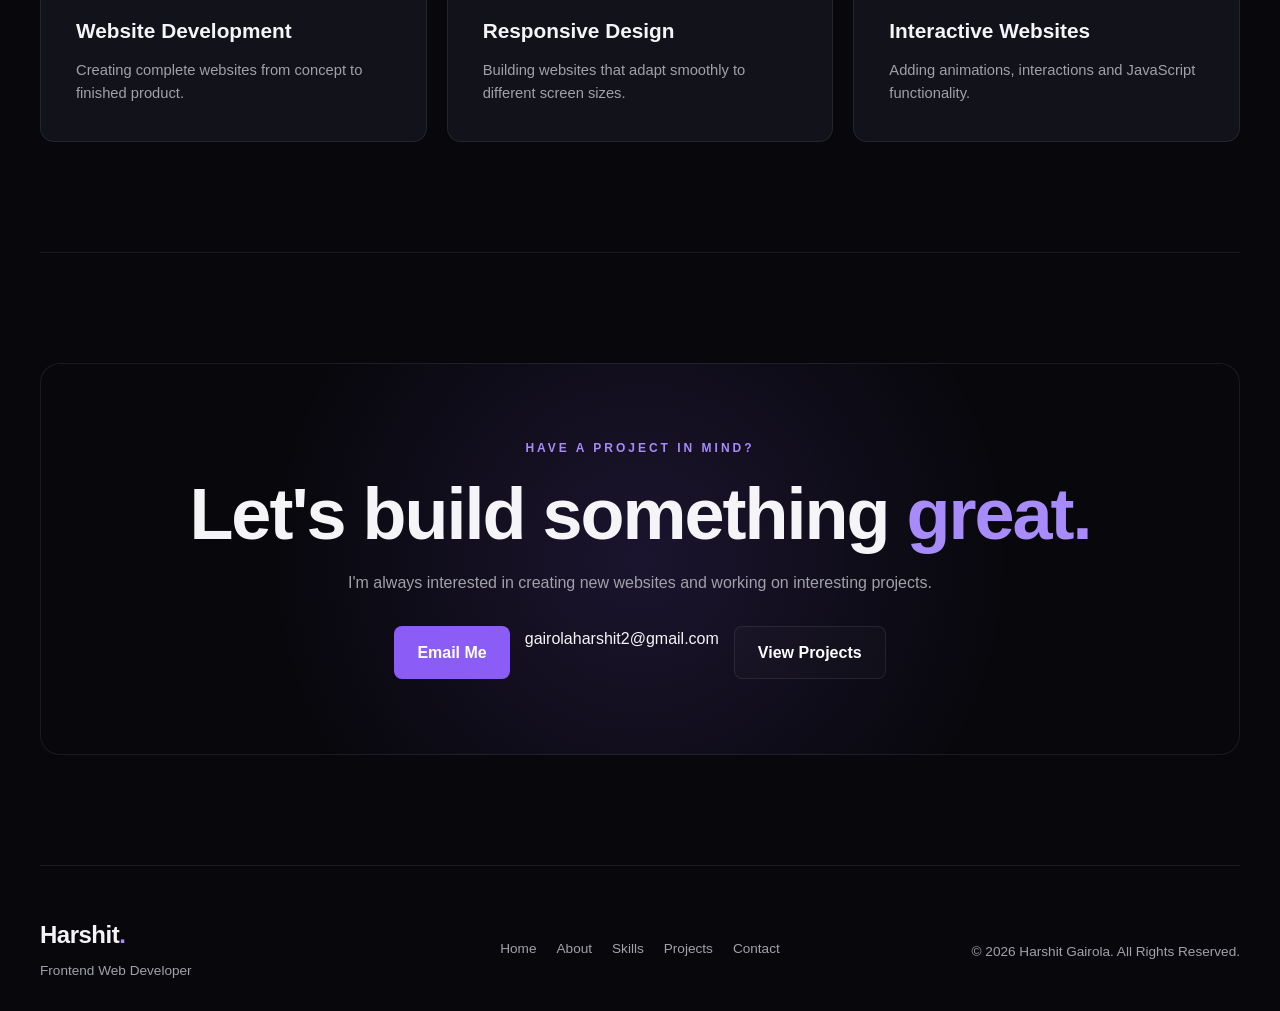
==== commit 62049048: "Update index.html" ====
--- a/index.html
+++ b/index.html
@@ -641,9 +641,11 @@
                         class="btn primary-btn"
                     >
                         Email Me 
-                    </a>
-
-                    <p>girolaharshit2@gmail.com</p>
+                    </a> 
+                    
+                    <div class="email-address">
+                       gairolaharshit2@gmail.com
+                    </div>
                     
                     <a
                         href="#projects"
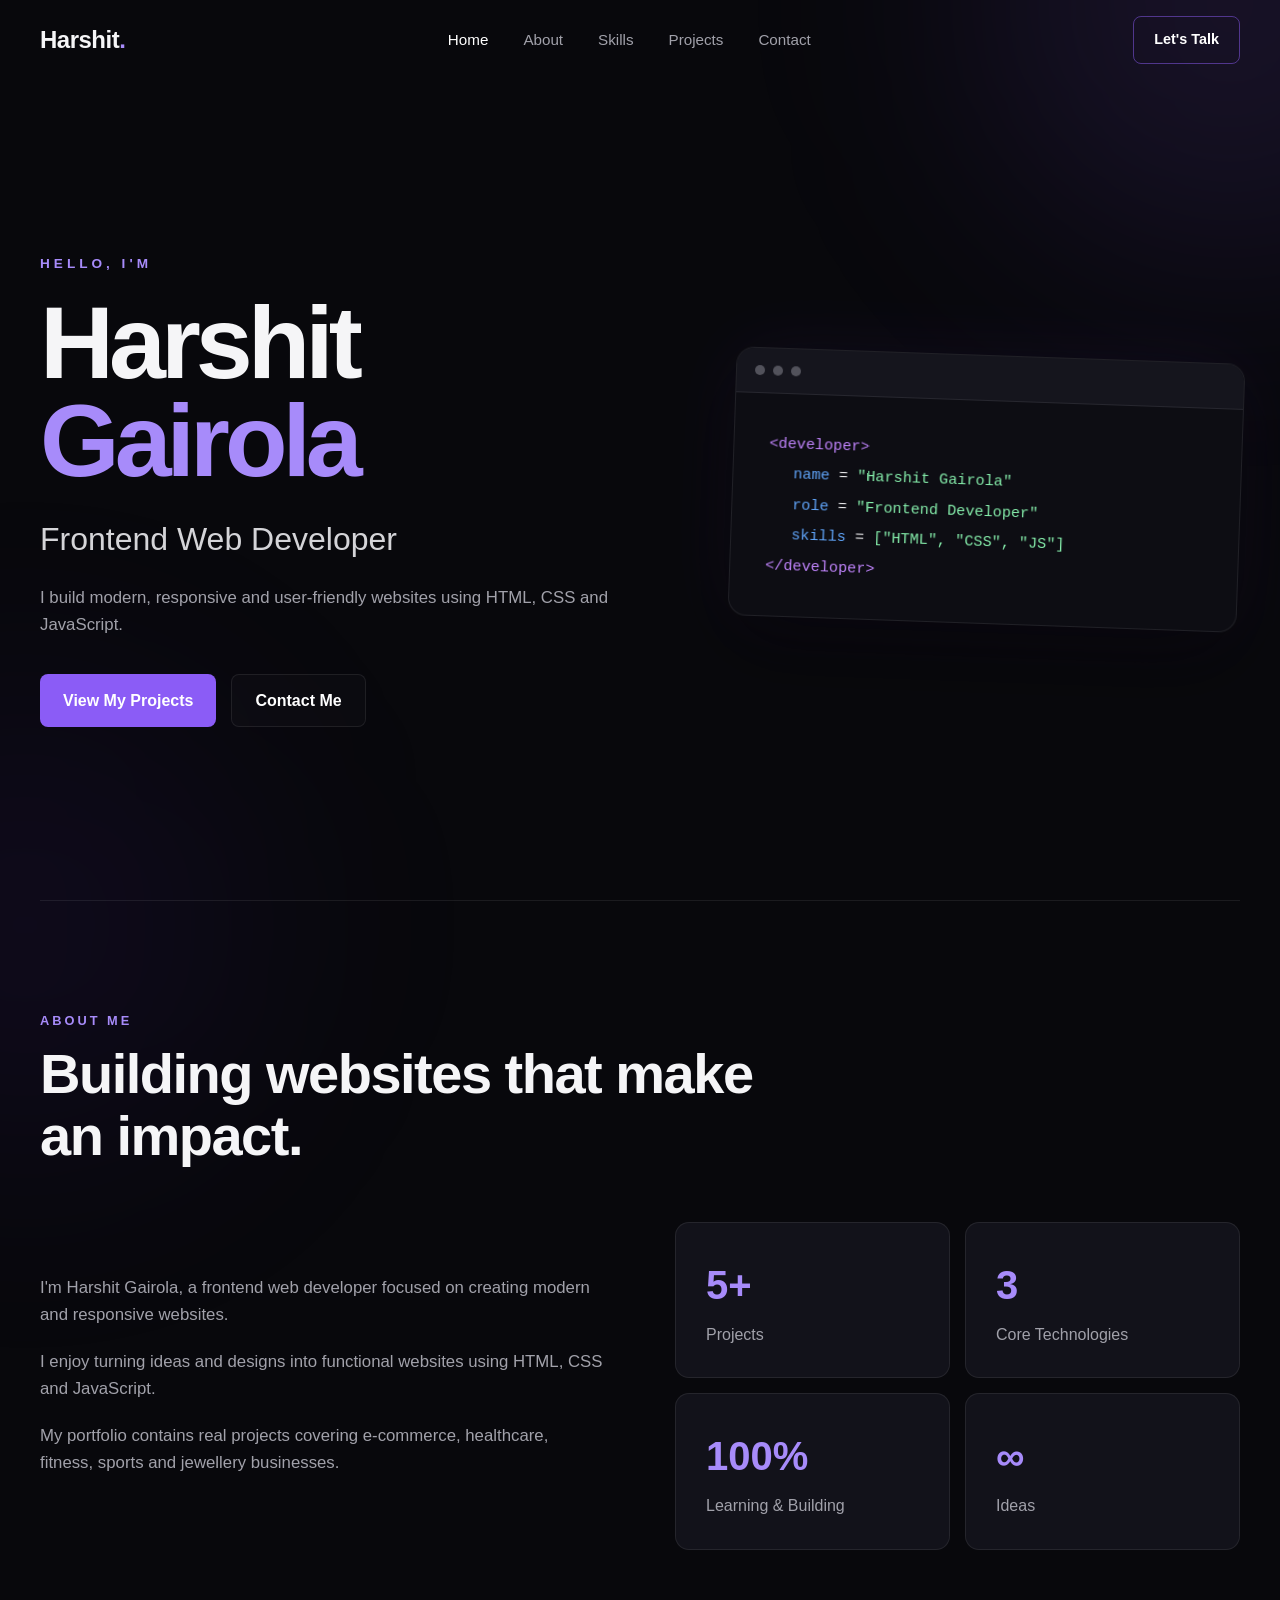
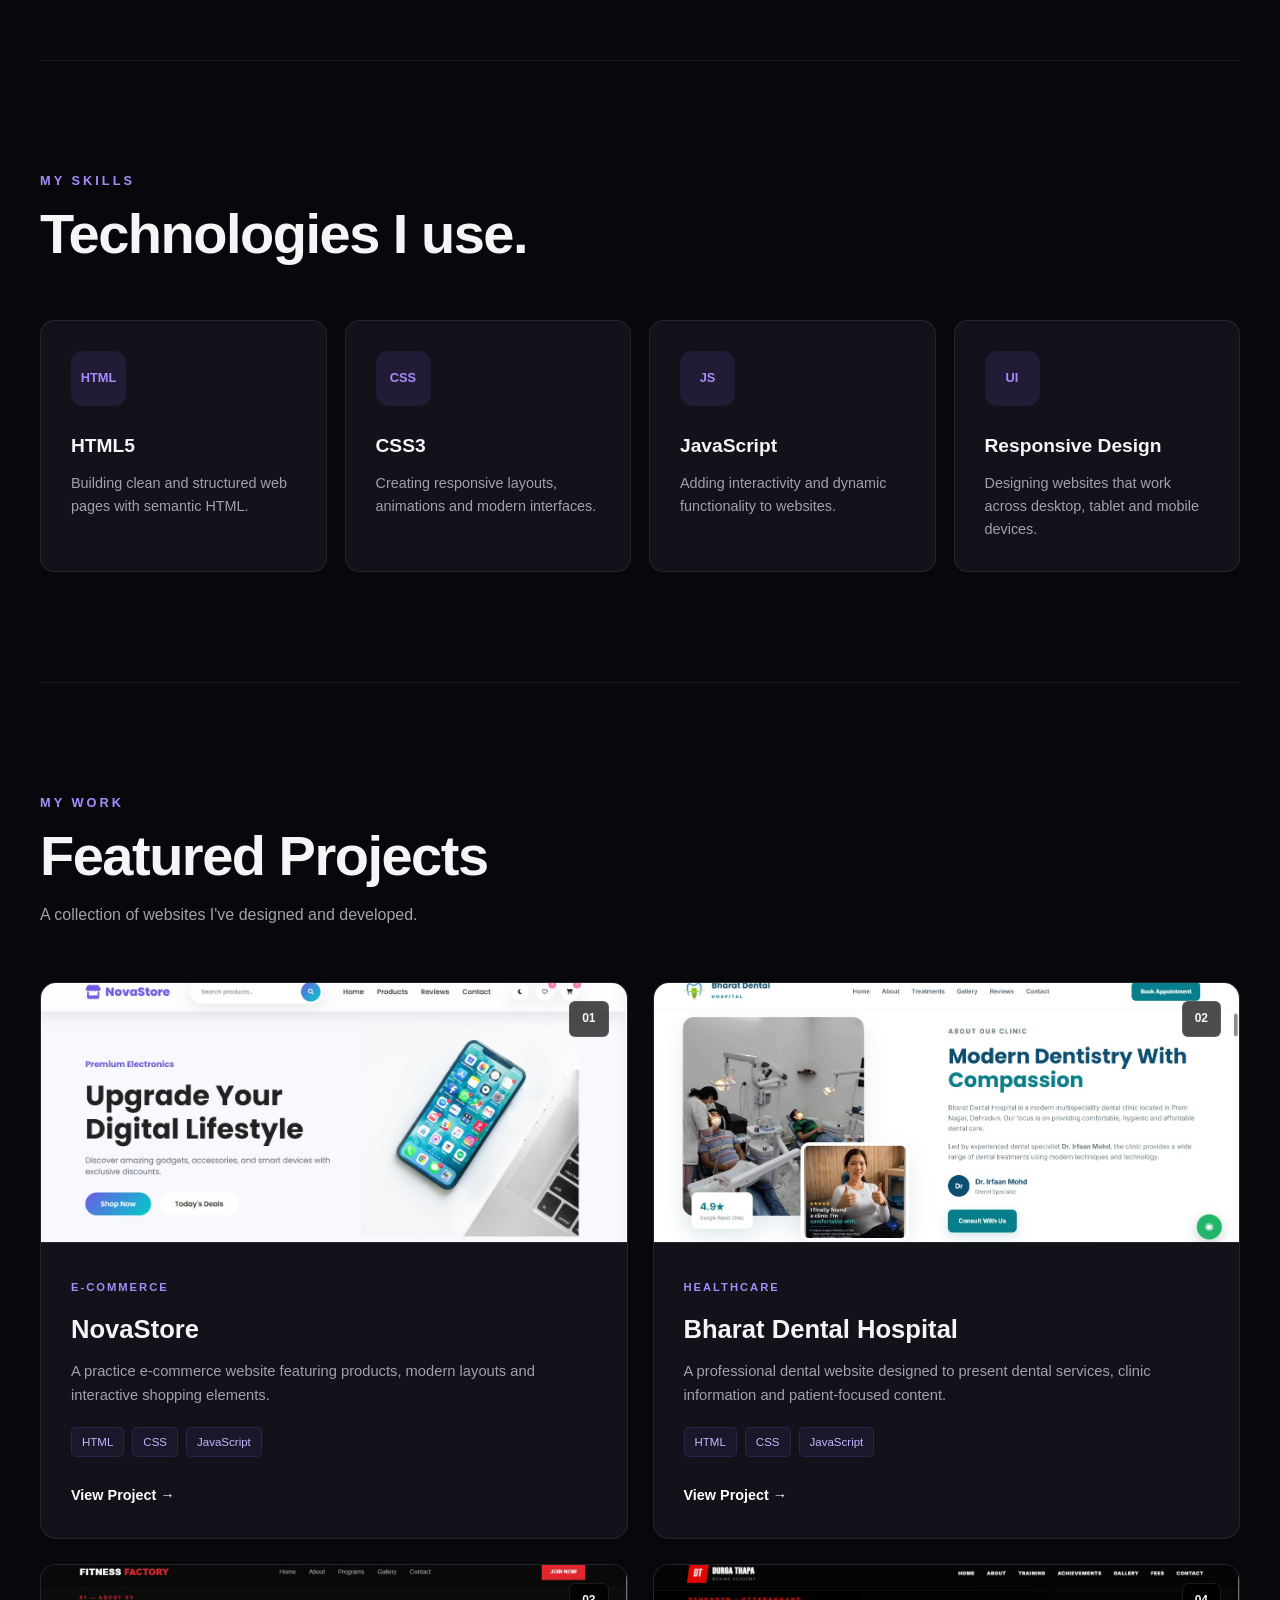
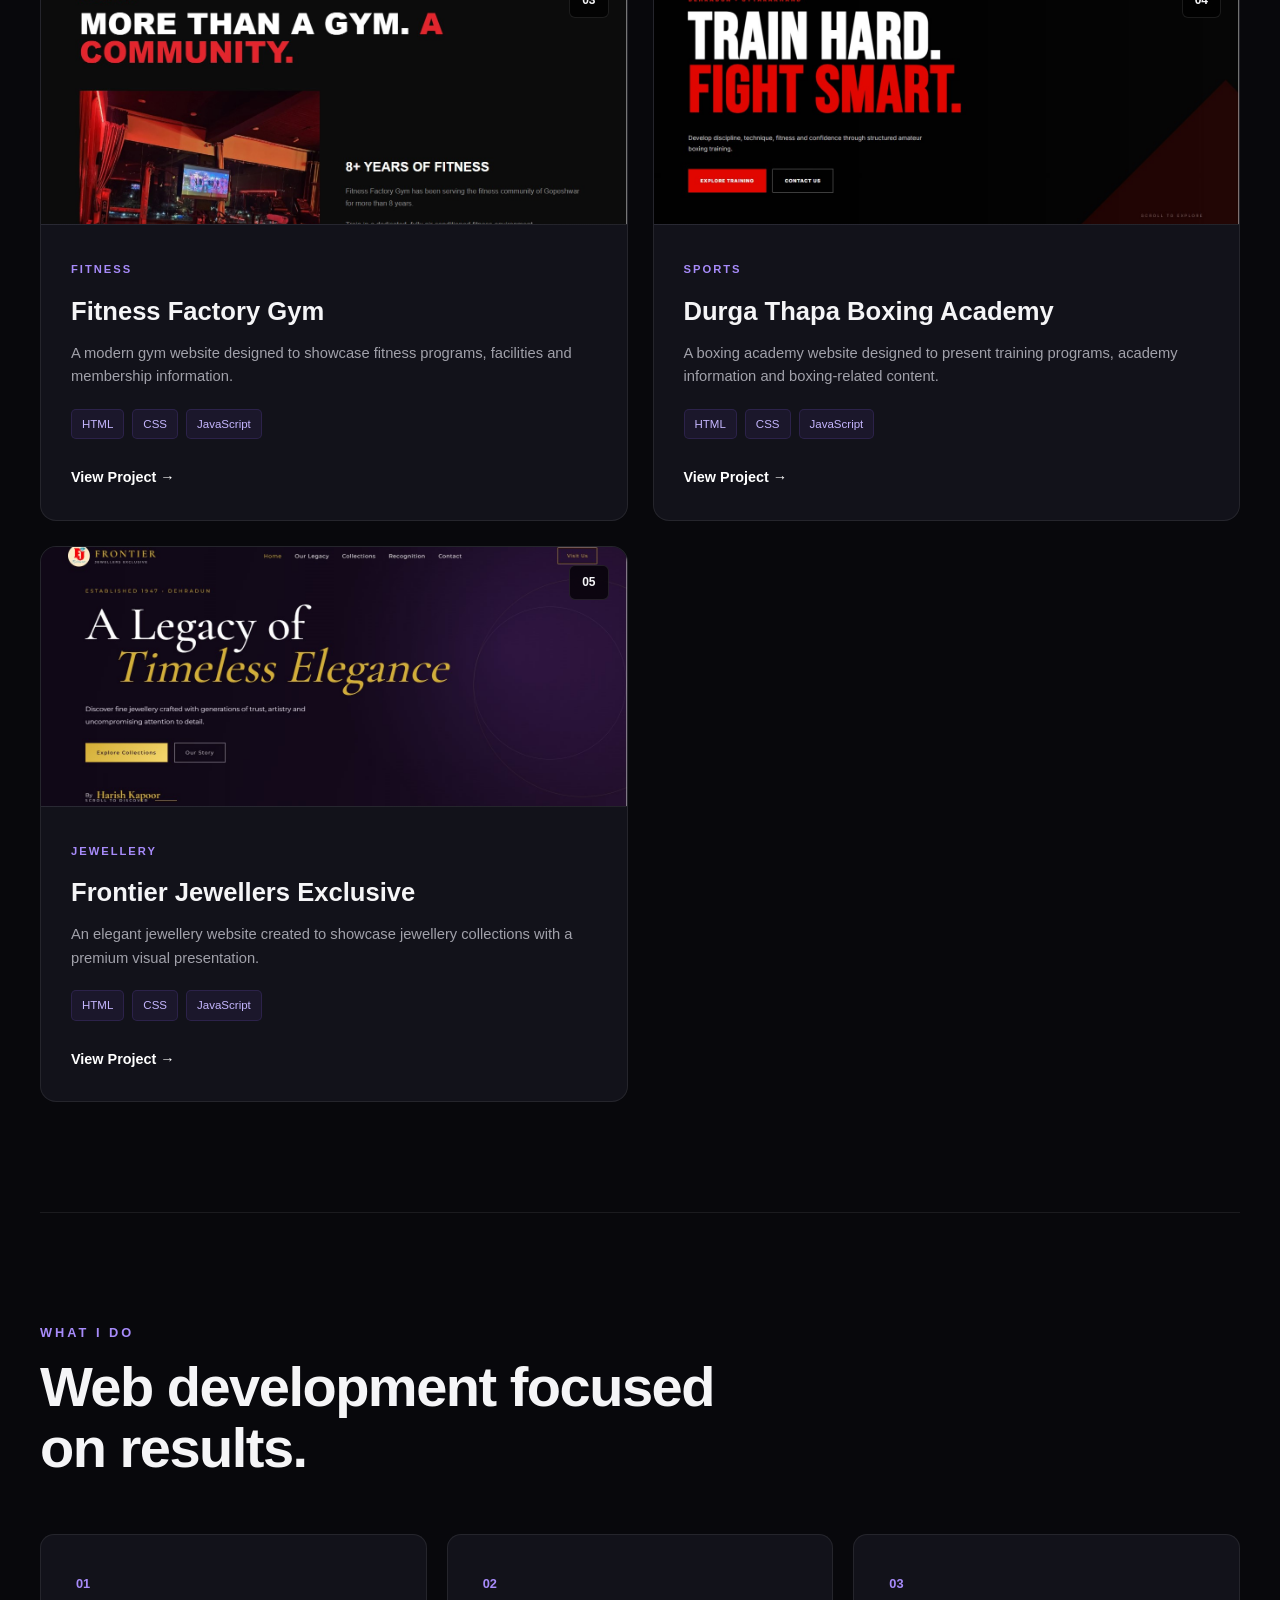
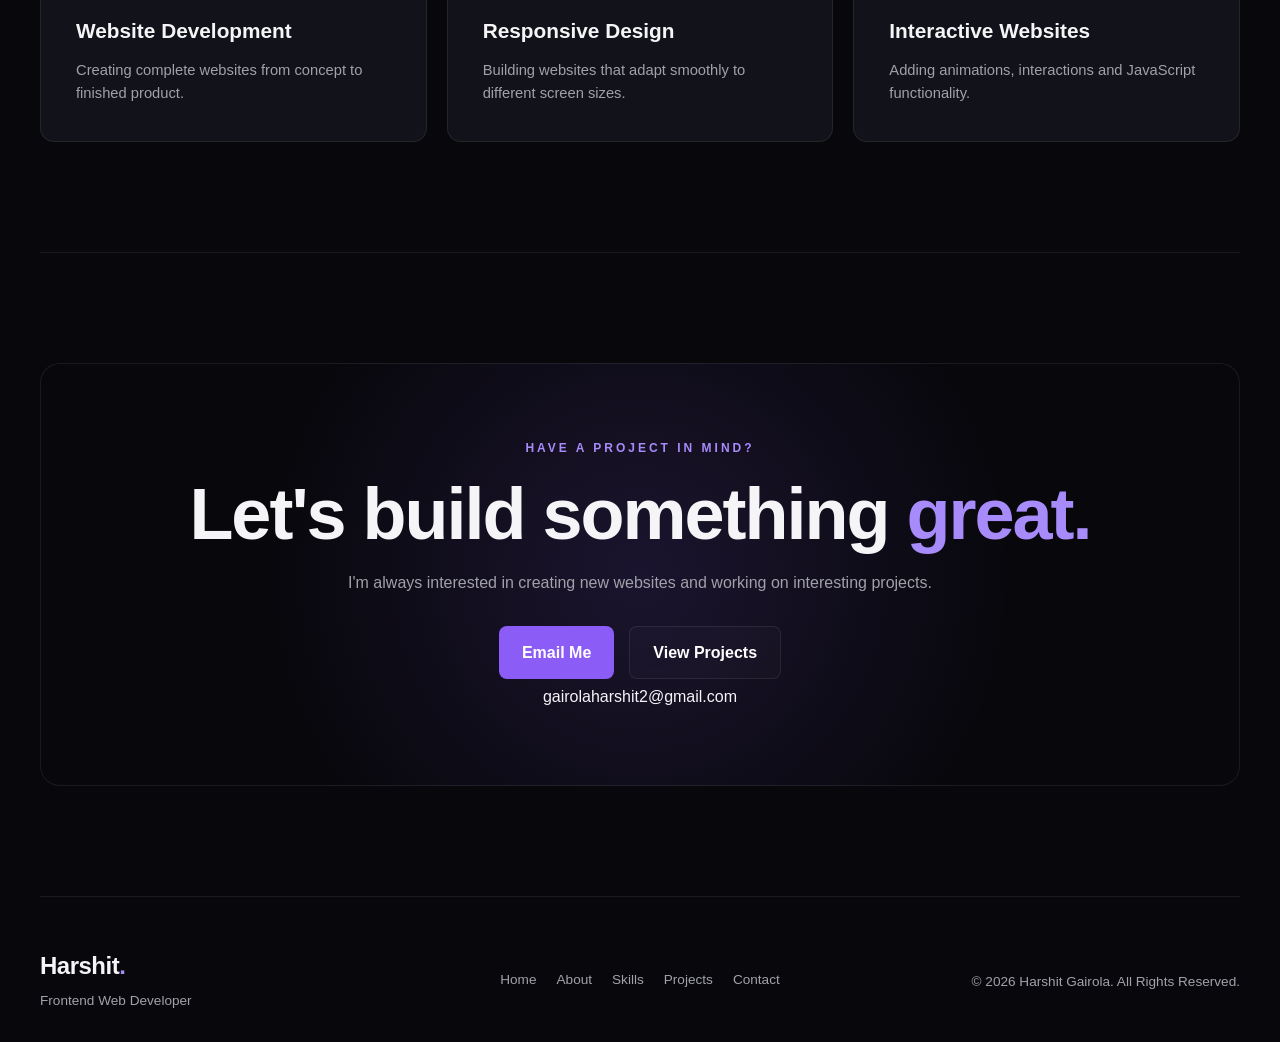
==== commit aa7cf2ec: "Update index.html" ====
--- a/index.html
+++ b/index.html
@@ -643,10 +643,6 @@
                         Email Me 
                     </a> 
                     
-                    <div class="email-address">
-                       gairolaharshit2@gmail.com
-                    </div>
-                    
                     <a
                         href="#projects"
                         class="btn secondary-btn"
@@ -656,6 +652,10 @@
 
                 </div>
 
+                <div class="email-address">
+                       gairolaharshit2@gmail.com
+                </div>
+
             </div>
 
         </section>
--- a/style.css
+++ b/style.css
@@ -805,6 +805,12 @@
     flex-wrap: wrap;
 }
 
+.email-address {
+    flex-basis: 100%;
+    text-align: center;
+    margin-top: 5px;
+}
+
 
 /* ================= FOOTER ================= */
 
@@ -1072,4 +1078,4 @@
         width: 100%;
     }
 
-}+}
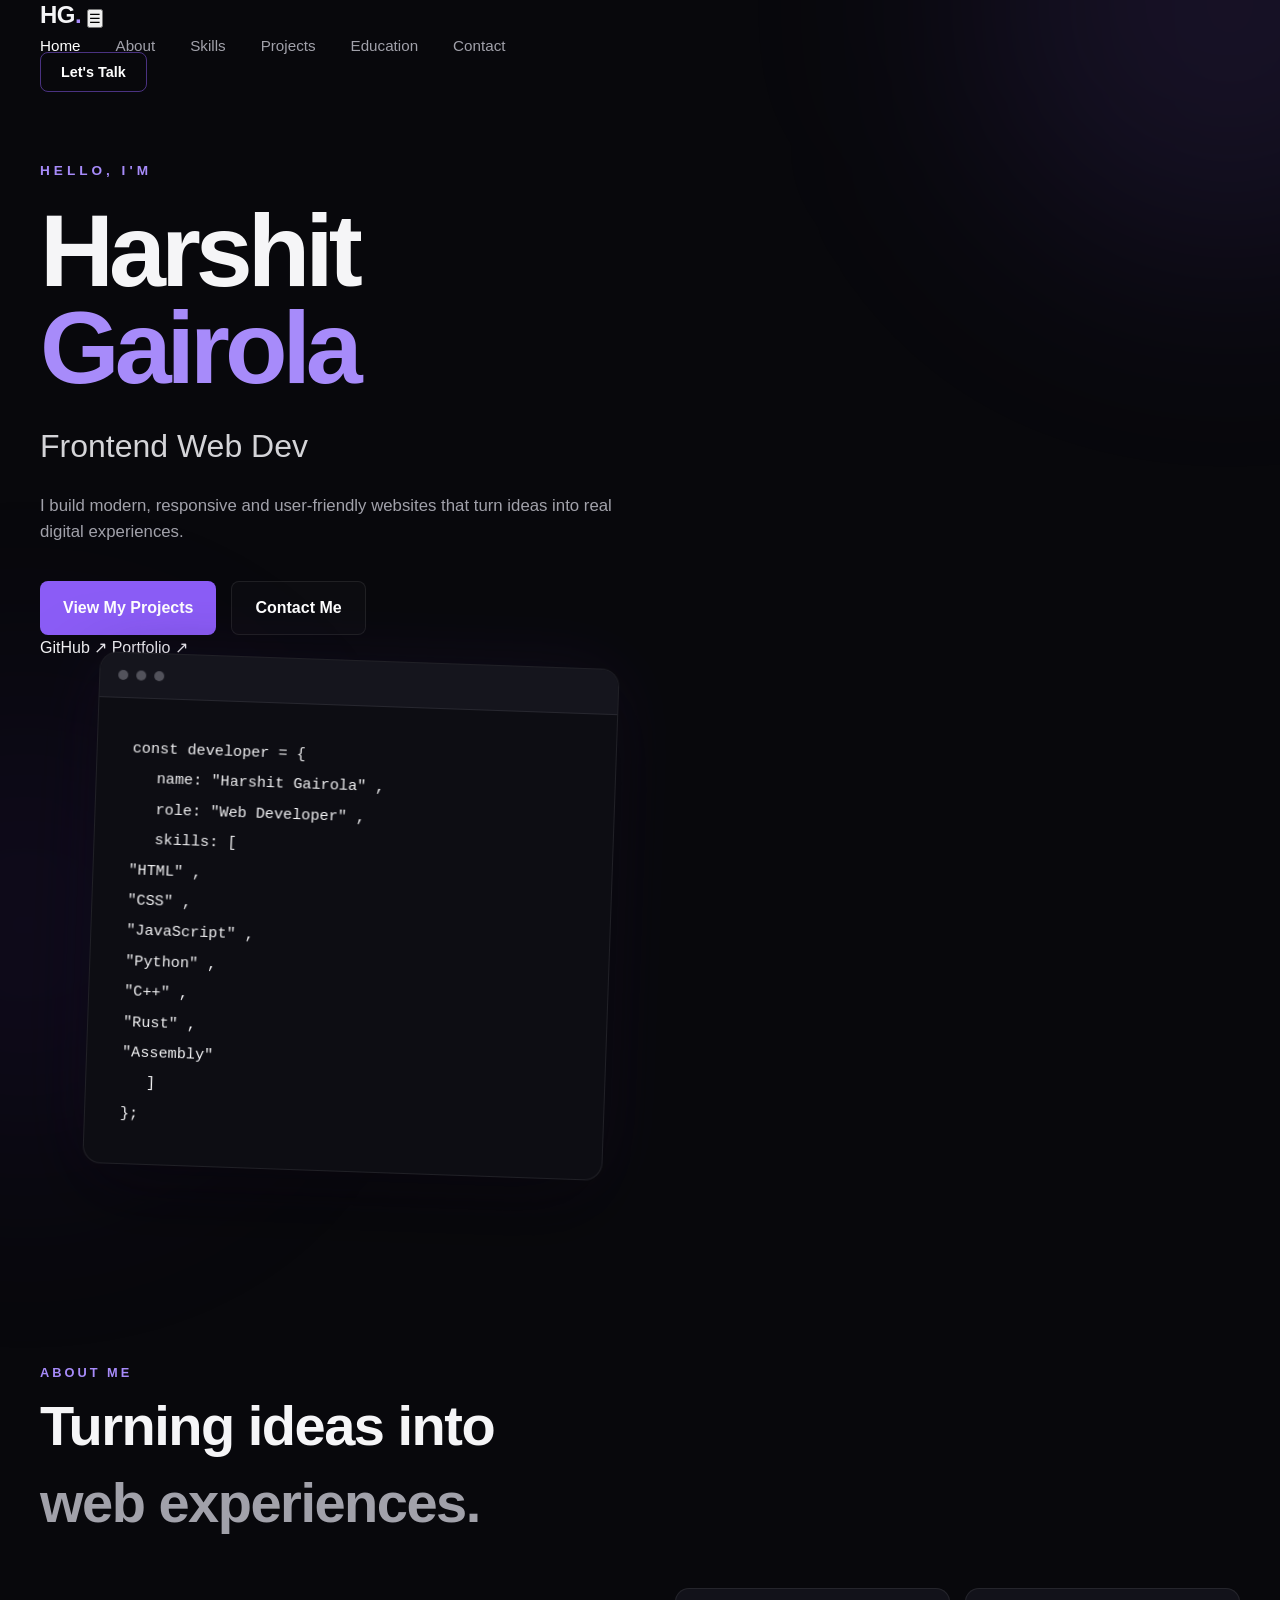
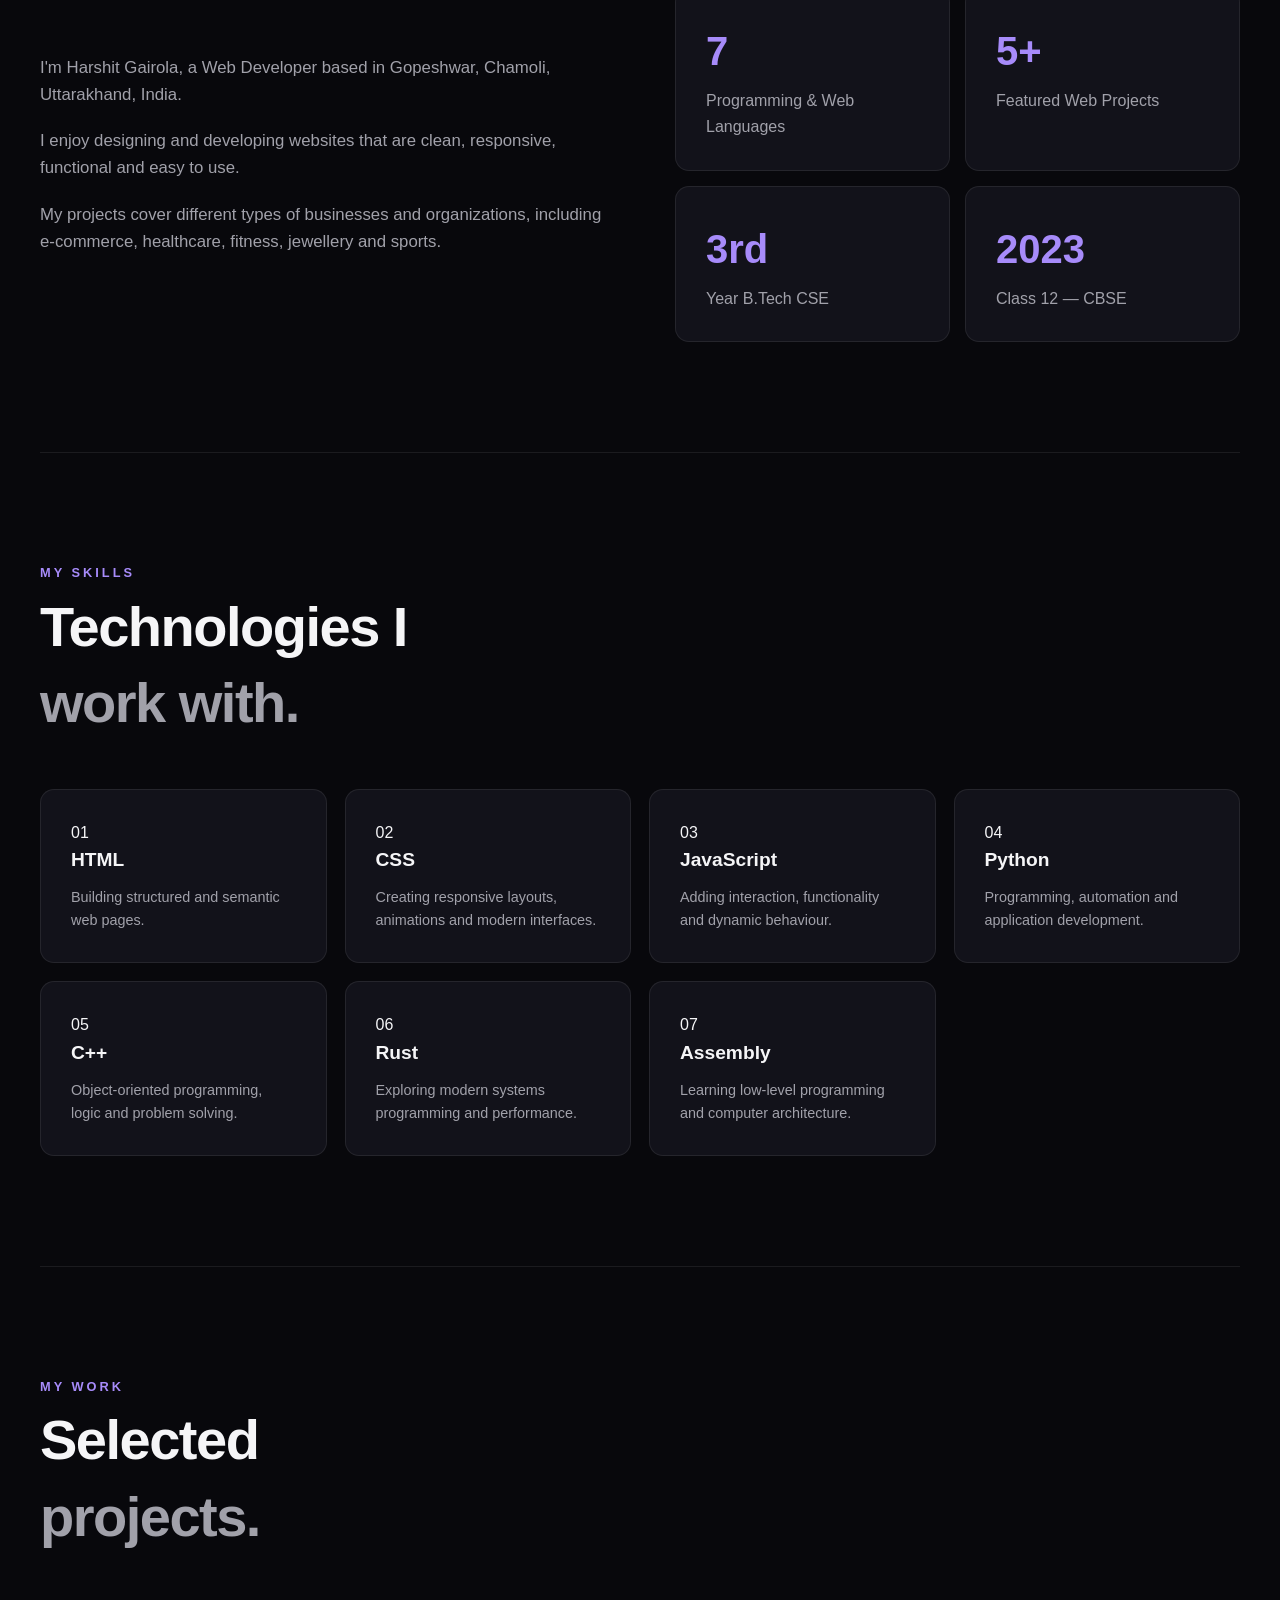
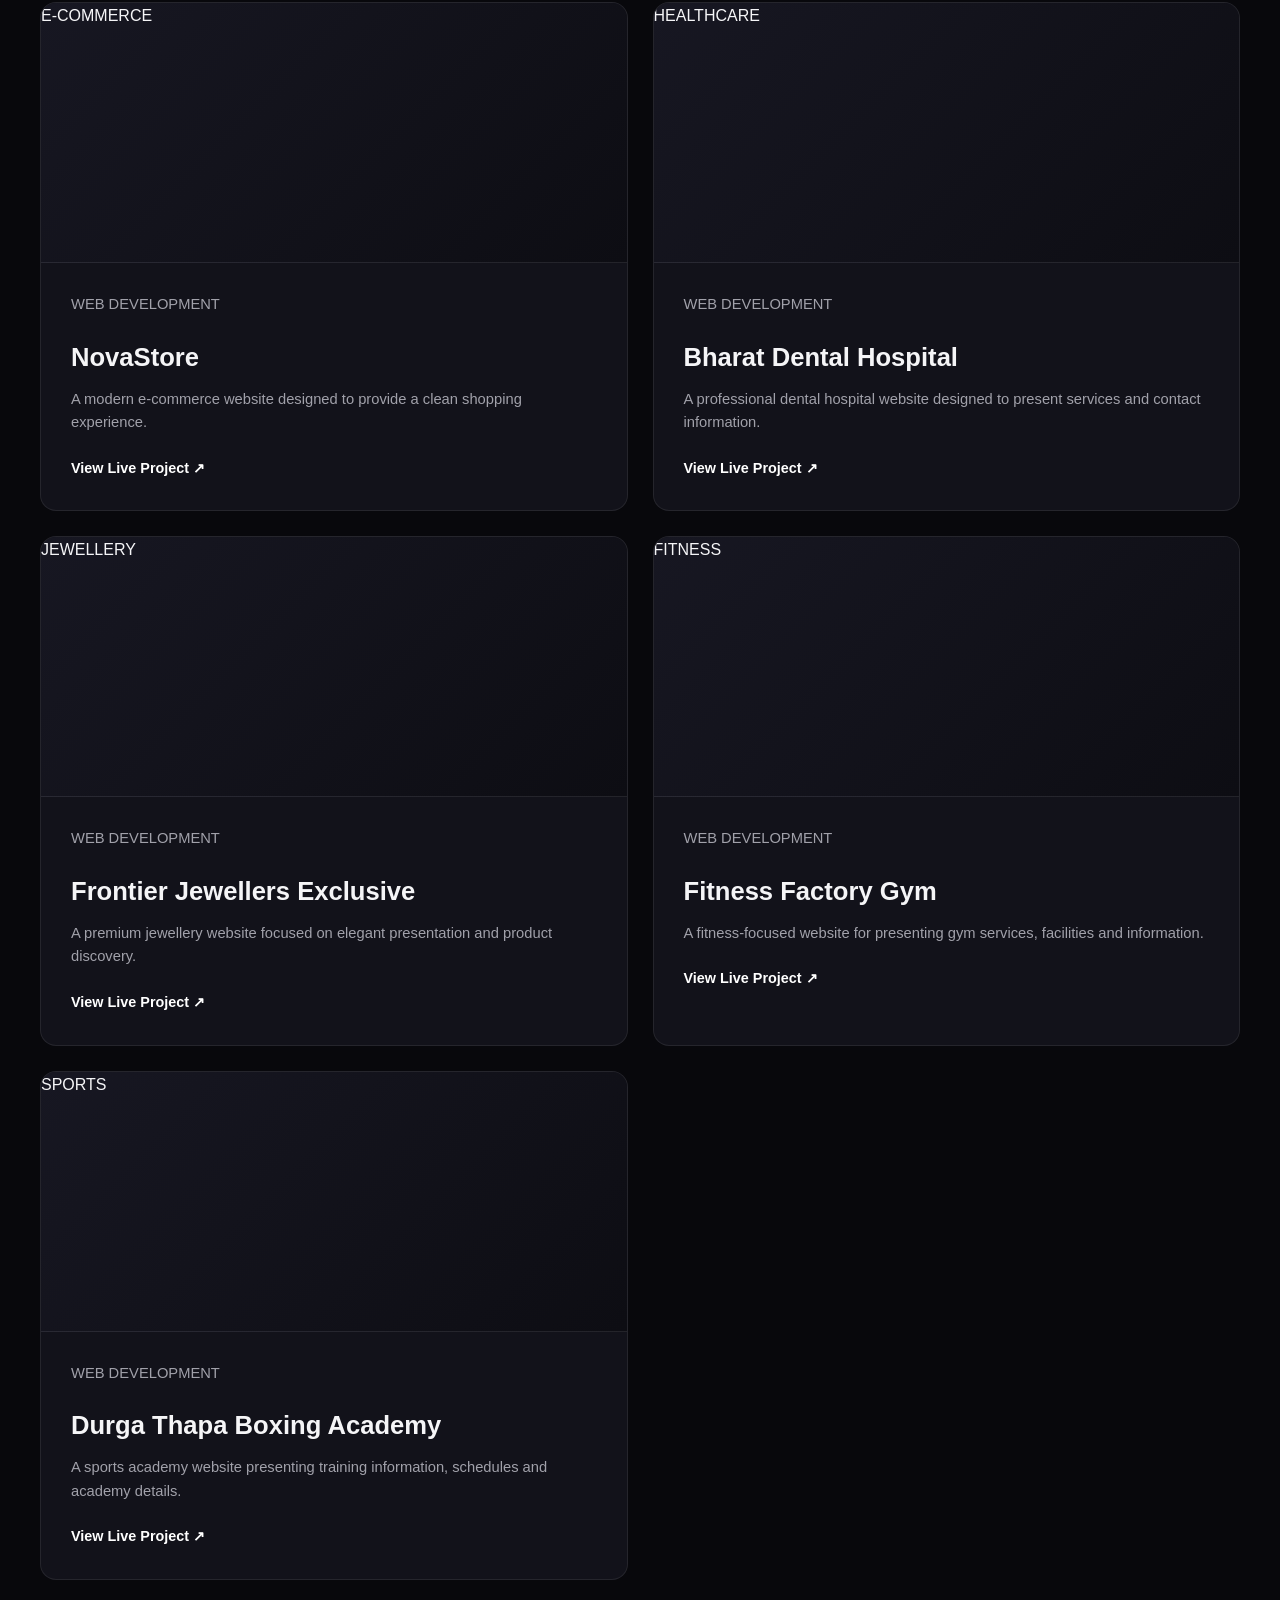
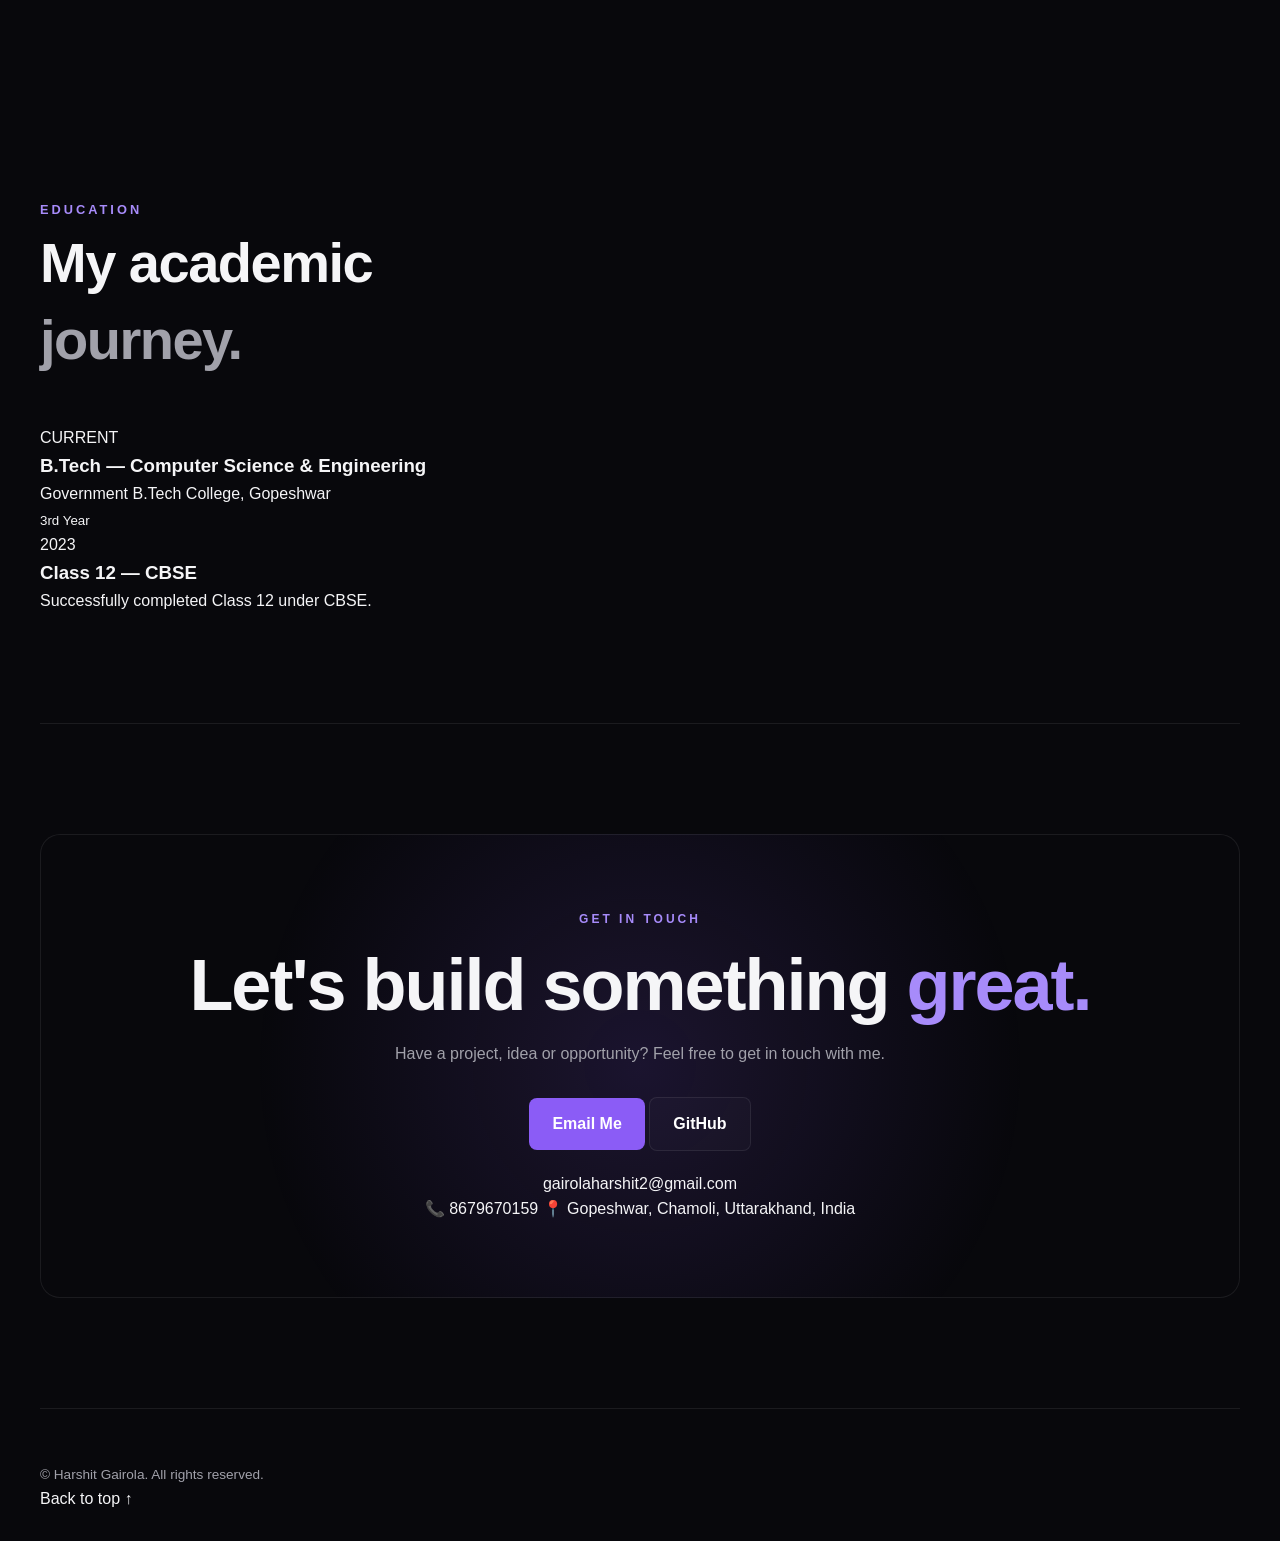
==== commit 067b00ba: "Update index.html" ====
--- a/index.html
+++ b/index.html
@@ -4,118 +4,466 @@
     <meta charset="UTF-8">
     <meta name="viewport" content="width=device-width, initial-scale=1.0">
 
-    <title>Harshit Gairola | Frontend Web Developer</title>
-
-    <meta name="description"
-          content="Harshit Gairola - Frontend Web Developer Portfolio. Explore websites and frontend projects.">
+    <meta
+        name="description"
+        content="Harshit Gairola — Web Developer Portfolio"
+    >
+
+    <title>Harshit Gairola | Web Developer</title>
 
     <link rel="stylesheet" href="style.css">
+
+    <link
+        rel="preconnect"
+        href="https://fonts.googleapis.com"
+    >
+    <link
+        rel="preconnect"
+        href="https://fonts.gstatic.com"
+        crossorigin
+    >
+    <link
+        href="https://fonts.googleapis.com/css2?family=Inter:wght@400;500;600;700;800&display=swap"
+        rel="stylesheet"
+    >
 </head>
 
 <body>
 
     <!-- ================= NAVBAR ================= -->
+
     <header class="navbar">
 
-        <a href="#home" class="logo">
-            Harshit<span>.</span>
-        </a>
-
-        <nav class="nav-links">
-            <a href="#home" class="active">Home</a>
-            <a href="#about">About</a>
-            <a href="#skills">Skills</a>
-            <a href="#projects">Projects</a>
-            <a href="#contact">Contact</a>
-        </nav>
-
-        <a href="#contact" class="nav-button">
-            Let's Talk
-        </a>
-
-        <button class="menu-button" id="menuButton">
-            ☰
-        </button>
+        <div class="container nav-container">
+
+            <a href="#home" class="logo">
+                HG<span>.</span>
+            </a>
+
+            <button
+                class="menu-toggle"
+                id="menuToggle"
+                aria-label="Open navigation menu"
+            >
+                ☰
+            </button>
+
+            <nav class="nav-links" id="navLinks">
+
+                <a href="#home" class="active">Home</a>
+                <a href="#about">About</a>
+                <a href="#skills">Skills</a>
+                <a href="#projects">Projects</a>
+                <a href="#education">Education</a>
+                <a href="#contact">Contact</a>
+
+            </nav>
+
+            <a href="#contact" class="nav-button">
+                Let's Talk
+            </a>
+
+        </div>
 
     </header>
 
 
-    <!-- ================= HERO ================= -->
     <main>
 
+        <!-- ================= HERO ================= -->
+
         <section class="hero" id="home">
 
-            <div class="hero-content">
-
-                <p class="hero-small">
-                    HELLO, I'M
-                </p>
-
-                <h1>
-                    Harshit <span>Gairola</span>
-                </h1>
-
-                <h2>
-                    Frontend Web Developer
-                </h2>
-
-                <p class="hero-description">
-                    I build modern, responsive and user-friendly websites
-                    using HTML, CSS and JavaScript.
-                </p>
-
-                <div class="hero-buttons">
-
-                    <a href="#projects" class="btn primary-btn">
-                        View My Projects
-                    </a>
-
-                    <a href="#contact" class="btn secondary-btn">
-                        Contact Me
-                    </a>
+            <div class="container hero-container">
+
+                <div class="hero-content">
+
+                    <p class="hero-small">
+                        HELLO, I'M
+                    </p>
+
+                    <h1>
+                        Harshit
+                        <span>Gairola</span>
+                    </h1>
+
+                    <h2>
+                        Web Developer
+                    </h2>
+
+                    <p class="hero-description">
+                        I build modern, responsive and user-friendly
+                        websites that turn ideas into real digital
+                        experiences.
+                    </p>
+
+                    <div class="hero-buttons">
+
+                        <a
+                            href="#projects"
+                            class="btn primary-btn"
+                        >
+                            View My Projects
+                        </a>
+
+                        <a
+                            href="#contact"
+                            class="btn secondary-btn"
+                        >
+                            Contact Me
+                        </a>
+
+                    </div>
+
+                    <div class="hero-links">
+
+                        <a
+                            href="https://github.com/HarshitGairola"
+                            target="_blank"
+                            rel="noopener noreferrer"
+                        >
+                            GitHub ↗
+                        </a>
+
+                        <a
+                            href="https://harshitgairola.github.io/portfolio/"
+                            target="_blank"
+                            rel="noopener noreferrer"
+                        >
+                            Portfolio ↗
+                        </a>
+
+                    </div>
+
+                </div>
+
+
+                <div class="hero-card">
+
+                    <div class="hero-card-glow"></div>
+
+                    <div class="code-window">
+
+                        <div class="window-top">
+
+                            <span></span>
+                            <span></span>
+                            <span></span>
+
+                        </div>
+
+                        <div class="code-content">
+
+                            <p>
+                                <span class="purple">const</span>
+                                developer = {
+                            </p>
+
+                            <p class="indent">
+                                name:
+                                <span class="green">
+                                    "Harshit Gairola"
+                                </span>,
+                            </p>
+
+                            <p class="indent">
+                                role:
+                                <span class="green">
+                                    "Web Developer"
+                                </span>,
+                            </p>
+
+                            <p class="indent">
+                                skills: [
+                            </p>
+
+                            <p class="indent2">
+                                <span class="green">
+                                    "HTML"
+                                </span>,
+                            </p>
+
+                            <p class="indent2">
+                                <span class="green">
+                                    "CSS"
+                                </span>,
+                            </p>
+
+                            <p class="indent2">
+                                <span class="green">
+                                    "JavaScript"
+                                </span>,
+                            </p>
+
+                            <p class="indent2">
+                                <span class="green">
+                                    "Python"
+                                </span>,
+                            </p>
+
+                            <p class="indent2">
+                                <span class="green">
+                                    "C++"
+                                </span>,
+                            </p>
+
+                            <p class="indent2">
+                                <span class="green">
+                                    "Rust"
+                                </span>,
+                            </p>
+
+                            <p class="indent2">
+                                <span class="green">
+                                    "Assembly"
+                                </span>
+                            </p>
+
+                            <p class="indent">
+                                ]
+                            </p>
+
+                            <p>
+                                };
+                            </p>
+
+                        </div>
+
+                    </div>
 
                 </div>
 
             </div>
 
-
-            <div class="hero-card">
-
-                <div class="code-window">
-
-                    <div class="window-top">
-                        <span></span>
-                        <span></span>
-                        <span></span>
-                    </div>
-
-                    <div class="code-content">
+        </section>
+
+
+        <!-- ================= ABOUT ================= -->
+
+        <section class="section" id="about">
+
+            <div class="container">
+
+                <div class="section-heading">
+
+                    <p>ABOUT ME</p>
+
+                    <h2>
+                        Turning ideas into
+                        <span>web experiences.</span>
+                    </h2>
+
+                </div>
+
+
+                <div class="about-grid">
+
+                    <div class="about-text">
 
                         <p>
-                            <span class="code-purple">&lt;developer&gt;</span>
+                            I'm Harshit Gairola, a Web Developer
+                            based in Gopeshwar, Chamoli,
+                            Uttarakhand, India.
                         </p>
 
-                        <p class="indent">
-                            <span class="code-blue">name</span> =
-                            <span class="code-green">"Harshit Gairola"</span>
+                        <p>
+                            I enjoy designing and developing
+                            websites that are clean, responsive,
+                            functional and easy to use.
                         </p>
 
-                        <p class="indent">
-                            <span class="code-blue">role</span> =
-                            <span class="code-green">"Frontend Developer"</span>
+                        <p>
+                            My projects cover different types of
+                            businesses and organizations, including
+                            e-commerce, healthcare, fitness,
+                            jewellery and sports.
                         </p>
 
-                        <p class="indent">
-                            <span class="code-blue">skills</span> =
-                            <span class="code-green">["HTML", "CSS", "JS"]</span>
+                    </div>
+
+
+                    <div class="about-stats">
+
+                        <div class="stat-card">
+
+                            <strong>7</strong>
+
+                            <span>
+                                Programming & Web Languages
+                            </span>
+
+                        </div>
+
+                        <div class="stat-card">
+
+                            <strong>5+</strong>
+
+                            <span>
+                                Featured Web Projects
+                            </span>
+
+                        </div>
+
+                        <div class="stat-card">
+
+                            <strong>3rd</strong>
+
+                            <span>
+                                Year B.Tech CSE
+                            </span>
+
+                        </div>
+
+                        <div class="stat-card">
+
+                            <strong>2023</strong>
+
+                            <span>
+                                Class 12 — CBSE
+                            </span>
+
+                        </div>
+
+                    </div>
+
+                </div>
+
+            </div>
+
+        </section>
+
+
+        <!-- ================= SKILLS ================= -->
+
+        <section class="section skills-section" id="skills">
+
+            <div class="container">
+
+                <div class="section-heading">
+
+                    <p>MY SKILLS</p>
+
+                    <h2>
+                        Technologies I
+                        <span>work with.</span>
+                    </h2>
+
+                </div>
+
+
+                <div class="skills-grid">
+
+                    <div class="skill-card">
+
+                        <div class="skill-number">
+                            01
+                        </div>
+
+                        <h3>HTML</h3>
+
+                        <p>
+                            Building structured and semantic
+                            web pages.
                         </p>
 
+                    </div>
+
+
+                    <div class="skill-card">
+
+                        <div class="skill-number">
+                            02
+                        </div>
+
+                        <h3>CSS</h3>
+
                         <p>
-                            <span class="code-purple">&lt;/developer&gt;</span>
+                            Creating responsive layouts,
+                            animations and modern interfaces.
                         </p>
 
                     </div>
 
+
+                    <div class="skill-card">
+
+                        <div class="skill-number">
+                            03
+                        </div>
+
+                        <h3>JavaScript</h3>
+
+                        <p>
+                            Adding interaction, functionality
+                            and dynamic behaviour.
+                        </p>
+
+                    </div>
+
+
+                    <div class="skill-card">
+
+                        <div class="skill-number">
+                            04
+                        </div>
+
+                        <h3>Python</h3>
+
+                        <p>
+                            Programming, automation and
+                            application development.
+                        </p>
+
+                    </div>
+
+
+                    <div class="skill-card">
+
+                        <div class="skill-number">
+                            05
+                        </div>
+
+                        <h3>C++</h3>
+
+                        <p>
+                            Object-oriented programming,
+                            logic and problem solving.
+                        </p>
+
+                    </div>
+
+
+                    <div class="skill-card">
+
+                        <div class="skill-number">
+                            06
+                        </div>
+
+                        <h3>Rust</h3>
+
+                        <p>
+                            Exploring modern systems
+                            programming and performance.
+                        </p>
+
+                    </div>
+
+
+                    <div class="skill-card">
+
+                        <div class="skill-number">
+                            07
+                        </div>
+
+                        <h3>Assembly</h3>
+
+                        <p>
+                            Learning low-level programming
+                            and computer architecture.
+                        </p>
+
+                    </div>
+
                 </div>
 
             </div>
@@ -123,57 +471,405 @@
         </section>
 
 
-        <!-- ================= ABOUT ================= -->
-        <section class="section about-section" id="about">
-
-            <div class="section-heading">
-                <p>ABOUT ME</p>
-                <h2>Building websites that make an impact.</h2>
+        <!-- ================= PROJECTS ================= -->
+
+        <section class="section projects-section" id="projects">
+
+            <div class="container">
+
+                <div class="section-heading">
+
+                    <p>MY WORK</p>
+
+                    <h2>
+                        Selected
+                        <span>projects.</span>
+                    </h2>
+
+                </div>
+
+
+                <div class="projects-grid">
+
+
+                    <!-- NOVASTORE -->
+
+                    <article class="project-card">
+
+                        <div class="project-image project-one">
+
+                            <div class="project-overlay">
+
+                                <span>
+                                    E-COMMERCE
+                                </span>
+
+                            </div>
+
+                        </div>
+
+                        <div class="project-content">
+
+                            <p class="project-category">
+                                WEB DEVELOPMENT
+                            </p>
+
+                            <h3>
+                                NovaStore
+                            </h3>
+
+                            <p>
+                                A modern e-commerce website
+                                designed to provide a clean
+                                shopping experience.
+                            </p>
+
+                            <a
+                                href="https://harshitgairola.github.io/NovaStore/"
+                                class="project-link"
+                                target="_blank"
+                                rel="noopener noreferrer"
+                            >
+                                View Live Project ↗
+                            </a>
+
+                        </div>
+
+                    </article>
+
+
+                    <!-- DENTAL -->
+
+                    <article class="project-card">
+
+                        <div class="project-image project-two">
+
+                            <div class="project-overlay">
+
+                                <span>
+                                    HEALTHCARE
+                                </span>
+
+                            </div>
+
+                        </div>
+
+                        <div class="project-content">
+
+                            <p class="project-category">
+                                WEB DEVELOPMENT
+                            </p>
+
+                            <h3>
+                                Bharat Dental Hospital
+                            </h3>
+
+                            <p>
+                                A professional dental hospital
+                                website designed to present
+                                services and contact information.
+                            </p>
+
+                            <a
+                                href="https://harshitgairola.github.io/Bharat-Dental-Hospital/"
+                                class="project-link"
+                                target="_blank"
+                                rel="noopener noreferrer"
+                            >
+                                View Live Project ↗
+                            </a>
+
+                        </div>
+
+                    </article>
+
+
+                    <!-- JEWELLERS -->
+
+                    <article class="project-card">
+
+                        <div class="project-image project-three">
+
+                            <div class="project-overlay">
+
+                                <span>
+                                    JEWELLERY
+                                </span>
+
+                            </div>
+
+                        </div>
+
+                        <div class="project-content">
+
+                            <p class="project-category">
+                                WEB DEVELOPMENT
+                            </p>
+
+                            <h3>
+                                Frontier Jewellers Exclusive
+                            </h3>
+
+                            <p>
+                                A premium jewellery website
+                                focused on elegant presentation
+                                and product discovery.
+                            </p>
+
+                            <a
+                                href="https://harshitgairola.github.io/Frontier-Jewellers-Exclusive/"
+                                class="project-link"
+                                target="_blank"
+                                rel="noopener noreferrer"
+                            >
+                                View Live Project ↗
+                            </a>
+
+                        </div>
+
+                    </article>
+
+
+                    <!-- GYM -->
+
+                    <article class="project-card">
+
+                        <div class="project-image project-four">
+
+                            <div class="project-overlay">
+
+                                <span>
+                                    FITNESS
+                                </span>
+
+                            </div>
+
+                        </div>
+
+                        <div class="project-content">
+
+                            <p class="project-category">
+                                WEB DEVELOPMENT
+                            </p>
+
+                            <h3>
+                                Fitness Factory Gym
+                            </h3>
+
+                            <p>
+                                A fitness-focused website for
+                                presenting gym services,
+                                facilities and information.
+                            </p>
+
+                            <a
+                                href="https://harshitgairola.github.io/Fitness-factory-Gym/"
+                                class="project-link"
+                                target="_blank"
+                                rel="noopener noreferrer"
+                            >
+                                View Live Project ↗
+                            </a>
+
+                        </div>
+
+                    </article>
+
+
+                    <!-- BOXING -->
+
+                    <article class="project-card">
+
+                        <div class="project-image project-five">
+
+                            <div class="project-overlay">
+
+                                <span>
+                                    SPORTS
+                                </span>
+
+                            </div>
+
+                        </div>
+
+                        <div class="project-content">
+
+                            <p class="project-category">
+                                WEB DEVELOPMENT
+                            </p>
+
+                            <h3>
+                                Durga Thapa Boxing Academy
+                            </h3>
+
+                            <p>
+                                A sports academy website
+                                presenting training information,
+                                schedules and academy details.
+                            </p>
+
+                            <a
+                                href="https://harshitgairola.github.io/Durga-Thapa-Boxing-Academy/"
+                                class="project-link"
+                                target="_blank"
+                                rel="noopener noreferrer"
+                            >
+                                View Live Project ↗
+                            </a>
+
+                        </div>
+
+                    </article>
+
+                </div>
+
             </div>
 
-            <div class="about-grid">
-
-                <div class="about-text">
+        </section>
+
+
+        <!-- ================= EDUCATION ================= -->
+
+        <section class="section education-section" id="education">
+
+            <div class="container">
+
+                <div class="section-heading">
+
+                    <p>EDUCATION</p>
+
+                    <h2>
+                        My academic
+                        <span>journey.</span>
+                    </h2>
+
+                </div>
+
+
+                <div class="timeline">
+
+                    <div class="timeline-item">
+
+                        <div class="timeline-dot"></div>
+
+                        <div class="timeline-content">
+
+                            <span>
+                                CURRENT
+                            </span>
+
+                            <h3>
+                                B.Tech — Computer Science &
+                                Engineering
+                            </h3>
+
+                            <p>
+                                Government B.Tech College,
+                                Gopeshwar
+                            </p>
+
+                            <small>
+                                3rd Year
+                            </small>
+
+                        </div>
+
+                    </div>
+
+
+                    <div class="timeline-item">
+
+                        <div class="timeline-dot"></div>
+
+                        <div class="timeline-content">
+
+                            <span>
+                                2023
+                            </span>
+
+                            <h3>
+                                Class 12 — CBSE
+                            </h3>
+
+                            <p>
+                                Successfully completed
+                                Class 12 under CBSE.
+                            </p>
+
+                        </div>
+
+                    </div>
+
+                </div>
+
+            </div>
+
+        </section>
+
+
+        <!-- ================= CONTACT ================= -->
+
+        <section class="section contact-section" id="contact">
+
+            <div class="container">
+
+                <div class="contact-card">
+
+                    <p class="contact-small">
+                        GET IN TOUCH
+                    </p>
+
+                    <h2>
+                        Let's build something
+                        <span>great.</span>
+                    </h2>
 
                     <p>
-                        I'm Harshit Gairola, a frontend web developer focused
-                        on creating modern and responsive websites.
+                        Have a project, idea or opportunity?
+                        Feel free to get in touch with me.
                     </p>
 
-                    <p>
-                        I enjoy turning ideas and designs into functional
-                        websites using HTML, CSS and JavaScript.
-                    </p>
-
-                    <p>
-                        My portfolio contains real projects covering
-                        e-commerce, healthcare, fitness, sports and
-                        jewellery businesses.
-                    </p>
-
-                </div>
-
-
-                <div class="about-stats">
-
-                    <div class="stat-card">
-                        <strong>5+</strong>
-                        <span>Projects</span>
-                    </div>
-
-                    <div class="stat-card">
-                        <strong>3</strong>
-                        <span>Core Technologies</span>
-                    </div>
-
-                    <div class="stat-card">
-                        <strong>100%</strong>
-                        <span>Learning & Building</span>
-                    </div>
-
-                    <div class="stat-card">
-                        <strong>∞</strong>
-                        <span>Ideas</span>
+
+                    <div class="contact-buttons">
+
+                        <div class="contact-button-row">
+
+                            <a
+                                href="mailto:gairolaharshit2@gmail.com"
+                                class="btn primary-btn"
+                            >
+                                Email Me
+                            </a>
+
+                            <a
+                                href="https://github.com/HarshitGairola"
+                                class="btn secondary-btn"
+                                target="_blank"
+                                rel="noopener noreferrer"
+                            >
+                                GitHub
+                            </a>
+
+                        </div>
+
+                        <div class="email-address">
+                            gairolaharshit2@gmail.com
+                        </div>
+
+                    </div>
+
+
+                    <div class="contact-details">
+
+                        <a href="tel:8679670159">
+                            📞 8679670159
+                        </a>
+
+                        <span>
+                            📍 Gopeshwar, Chamoli,
+                            Uttarakhand, India
+                        </span>
+
                     </div>
 
                 </div>
@@ -182,517 +878,25 @@
 
         </section>
 
-
-        <!-- ================= SKILLS ================= -->
-        <section class="section skills-section" id="skills">
-
-            <div class="section-heading">
-                <p>MY SKILLS</p>
-                <h2>Technologies I use.</h2>
-            </div>
-
-
-            <div class="skills-grid">
-
-                <div class="skill-card">
-
-                    <div class="skill-icon">
-                        HTML
-                    </div>
-
-                    <h3>HTML5</h3>
-
-                    <p>
-                        Building clean and structured web pages
-                        with semantic HTML.
-                    </p>
-
-                </div>
-
-
-                <div class="skill-card">
-
-                    <div class="skill-icon">
-                        CSS
-                    </div>
-
-                    <h3>CSS3</h3>
-
-                    <p>
-                        Creating responsive layouts, animations
-                        and modern interfaces.
-                    </p>
-
-                </div>
-
-
-                <div class="skill-card">
-
-                    <div class="skill-icon">
-                        JS
-                    </div>
-
-                    <h3>JavaScript</h3>
-
-                    <p>
-                        Adding interactivity and dynamic functionality
-                        to websites.
-                    </p>
-
-                </div>
-
-
-                <div class="skill-card">
-
-                    <div class="skill-icon">
-                        UI
-                    </div>
-
-                    <h3>Responsive Design</h3>
-
-                    <p>
-                        Designing websites that work across
-                        desktop, tablet and mobile devices.
-                    </p>
-
-                </div>
-
-            </div>
-
-        </section>
-
-
-        <!-- ================= PROJECTS ================= -->
-        <section class="section projects-section" id="projects">
-
-            <div class="section-heading">
-
-                <p>MY WORK</p>
-
-                <h2>
-                    Featured Projects
-                </h2>
-
-                <span>
-                    A collection of websites I've designed and developed.
-                </span>
-
-            </div>
-
-
-            <div class="projects-grid">
-
-
-                <!-- PROJECT 1 -->
-                <article class="project-card">
-
-                    <div class="project-image">
-
-                        <img
-                            src="./image/web1.jpg"
-                            alt="NovaStore website"
-                            onerror="this.style.display='none'"
-                        >
-
-                        <div class="project-number">
-                            01
-                        </div>
-
-                    </div>
-
-                    <div class="project-content">
-
-                        <span class="project-type">
-                            E-COMMERCE
-                        </span>
-
-                        <h3>
-                            NovaStore
-                        </h3>
-
-                        <p>
-                            A practice e-commerce website featuring
-                            products, modern layouts and interactive
-                            shopping elements.
-                        </p>
-
-                        <div class="technology-tags">
-                            <span>HTML</span>
-                            <span>CSS</span>
-                            <span>JavaScript</span>
-                        </div>
-
-                        <a
-                            href="https://harshitgairola.github.io/Nova-Store/"
-                            class="project-link"
-                            target="_blank"
-                        >
-                            View Project →
-                        </a>
-
-                    </div>
-
-                </article>
-
-
-                <!-- PROJECT 2 -->
-                <article class="project-card">
-
-                    <div class="project-image">
-
-                        <img
-                            src="./image/web2.jpg"
-                            alt="Bharat Dental Hospital website"
-                            onerror="this.style.display='none'"
-                        >
-
-                        <div class="project-number">
-                            02
-                        </div>
-
-                    </div>
-
-                    <div class="project-content">
-
-                        <span class="project-type">
-                            HEALTHCARE
-                        </span>
-
-                        <h3>
-                            Bharat Dental Hospital
-                        </h3>
-
-                        <p>
-                            A professional dental website designed to
-                            present dental services, clinic information
-                            and patient-focused content.
-                        </p>
-
-                        <div class="technology-tags">
-                            <span>HTML</span>
-                            <span>CSS</span>
-                            <span>JavaScript</span>
-                        </div>
-
-                        <a
-                            href="https://harshitgairola.github.io/Bharat-Dental-Hospital/"
-                            class="project-link"
-                            target="_blank"
-                        >
-                            View Project →
-                        </a>
-
-                    </div>
-
-                </article>
-
-
-                <!-- PROJECT 3 -->
-                <article class="project-card">
-
-                    <div class="project-image">
-
-                        <img
-                            src="./image/web3.jpg"
-                            alt="Fitness Factory Gym website"
-                            onerror="this.style.display='none'"
-                        >
-
-                        <div class="project-number">
-                            03
-                        </div>
-
-                    </div>
-
-                    <div class="project-content">
-
-                        <span class="project-type">
-                            FITNESS
-                        </span>
-
-                        <h3>
-                            Fitness Factory Gym
-                        </h3>
-
-                        <p>
-                            A modern gym website designed to showcase
-                            fitness programs, facilities and membership
-                            information.
-                        </p>
-
-                        <div class="technology-tags">
-                            <span>HTML</span>
-                            <span>CSS</span>
-                            <span>JavaScript</span>
-                        </div>
-
-                        <a
-                            href="https://harshitgairola.github.io/Fitness-factory-Gym/"
-                            class="project-link"
-                            target="_blank"
-                        >
-                            View Project →
-                        </a>
-
-                    </div>
-
-                </article>
-
-
-                <!-- PROJECT 4 -->
-                <article class="project-card">
-
-                    <div class="project-image">
-
-                        <img
-                            src="./image/web4.jpg"
-                            alt="Durga Thapa Boxing Academy website"
-                            onerror="this.style.display='none'"
-                        >
-
-                        <div class="project-number">
-                            04
-                        </div>
-
-                    </div>
-
-                    <div class="project-content">
-
-                        <span class="project-type">
-                            SPORTS
-                        </span>
-
-                        <h3>
-                            Durga Thapa Boxing Academy
-                        </h3>
-
-                        <p>
-                            A boxing academy website designed to present
-                            training programs, academy information and
-                            boxing-related content.
-                        </p>
-
-                        <div class="technology-tags">
-                            <span>HTML</span>
-                            <span>CSS</span>
-                            <span>JavaScript</span>
-                        </div>
-
-                        <a
-                            href="https://harshitgairola.github.io/Durga-Thapa-Boxing-Academy/"
-                            class="project-link"
-                            target="_blank"
-                        >
-                            View Project →
-                        </a>
-
-                    </div>
-
-                </article>
-
-
-                <!-- PROJECT 5 -->
-                <article class="project-card">
-
-                    <div class="project-image">
-
-                        <img
-                            src="./image/web5.jpg"
-                            alt="Frontier Jewellers Exclusive website"
-                            onerror="this.style.display='none'"
-                        >
-
-                        <div class="project-number">
-                            05
-                        </div>
-
-                    </div>
-
-                    <div class="project-content">
-
-                        <span class="project-type">
-                            JEWELLERY
-                        </span>
-
-                        <h3>
-                            Frontier Jewellers Exclusive
-                        </h3>
-
-                        <p>
-                            An elegant jewellery website created to
-                            showcase jewellery collections with a
-                            premium visual presentation.
-                        </p>
-
-                        <div class="technology-tags">
-                            <span>HTML</span>
-                            <span>CSS</span>
-                            <span>JavaScript</span>
-                        </div>
-
-                        <a
-                            href="https://harshitgairola.github.io/Frontier-Jewellers-Exclusive/"
-                            class="project-link"
-                            target="_blank"
-                        >
-                            View Project →
-                        </a>
-
-                    </div>
-
-                </article>
-
-            </div>
-
-        </section>
-
-
-        <!-- ================= SERVICES ================= -->
-        <section class="section services-section">
-
-            <div class="section-heading">
-
-                <p>WHAT I DO</p>
-
-                <h2>
-                    Web development focused on results.
-                </h2>
-
-            </div>
-
-
-            <div class="services-grid">
-
-                <div class="service-card">
-
-                    <span>01</span>
-
-                    <h3>
-                        Website Development
-                    </h3>
-
-                    <p>
-                        Creating complete websites from concept
-                        to finished product.
-                    </p>
-
-                </div>
-
-
-                <div class="service-card">
-
-                    <span>02</span>
-
-                    <h3>
-                        Responsive Design
-                    </h3>
-
-                    <p>
-                        Building websites that adapt smoothly
-                        to different screen sizes.
-                    </p>
-
-                </div>
-
-
-                <div class="service-card">
-
-                    <span>03</span>
-
-                    <h3>
-                        Interactive Websites
-                    </h3>
-
-                    <p>
-                        Adding animations, interactions and
-                        JavaScript functionality.
-                    </p>
-
-                </div>
-
-            </div>
-
-        </section>
-
-
-        <!-- ================= CONTACT ================= -->
-        <section class="section contact-section" id="contact">
-
-            <div class="contact-card">
-
-                <p class="contact-small">
-                    HAVE A PROJECT IN MIND?
-                </p>
-
-                <h2>
-                    Let's build something
-                    <span>great.</span>
-                </h2>
-
-                <p>
-                    I'm always interested in creating new websites
-                    and working on interesting projects.
-                </p>
-
-                <div class="contact-buttons">
-
-                    <a
-                        href="mailto:gairolaharshit2@gmail.com"
-                        class="btn primary-btn"
-                    >
-                        Email Me 
-                    </a> 
-                    
-                    <a
-                        href="#projects"
-                        class="btn secondary-btn"
-                    >
-                        View Projects
-                    </a>
-
-                </div>
-
-                <div class="email-address">
-                       gairolaharshit2@gmail.com
-                </div>
-
-            </div>
-
-        </section>
-
     </main>
 
 
     <!-- ================= FOOTER ================= -->
+
     <footer class="footer">
 
-        <div>
-
-            <a href="#home" class="logo">
-                Harshit<span>.</span>
+        <div class="container footer-container">
+
+            <p>
+                © <span id="year"></span>
+                Harshit Gairola. All rights reserved.
+            </p>
+
+            <a href="#home">
+                Back to top ↑
             </a>
 
-            <p>
-                Frontend Web Developer
-            </p>
-
         </div>
-
-
-        <div class="footer-links">
-
-            <a href="#home">Home</a>
-            <a href="#about">About</a>
-            <a href="#skills">Skills</a>
-            <a href="#projects">Projects</a>
-            <a href="#contact">Contact</a>
-
-        </div>
-
-
-        <p class="copyright">
-            © 2026 Harshit Gairola. All Rights Reserved.
-        </p>
 
     </footer>
 
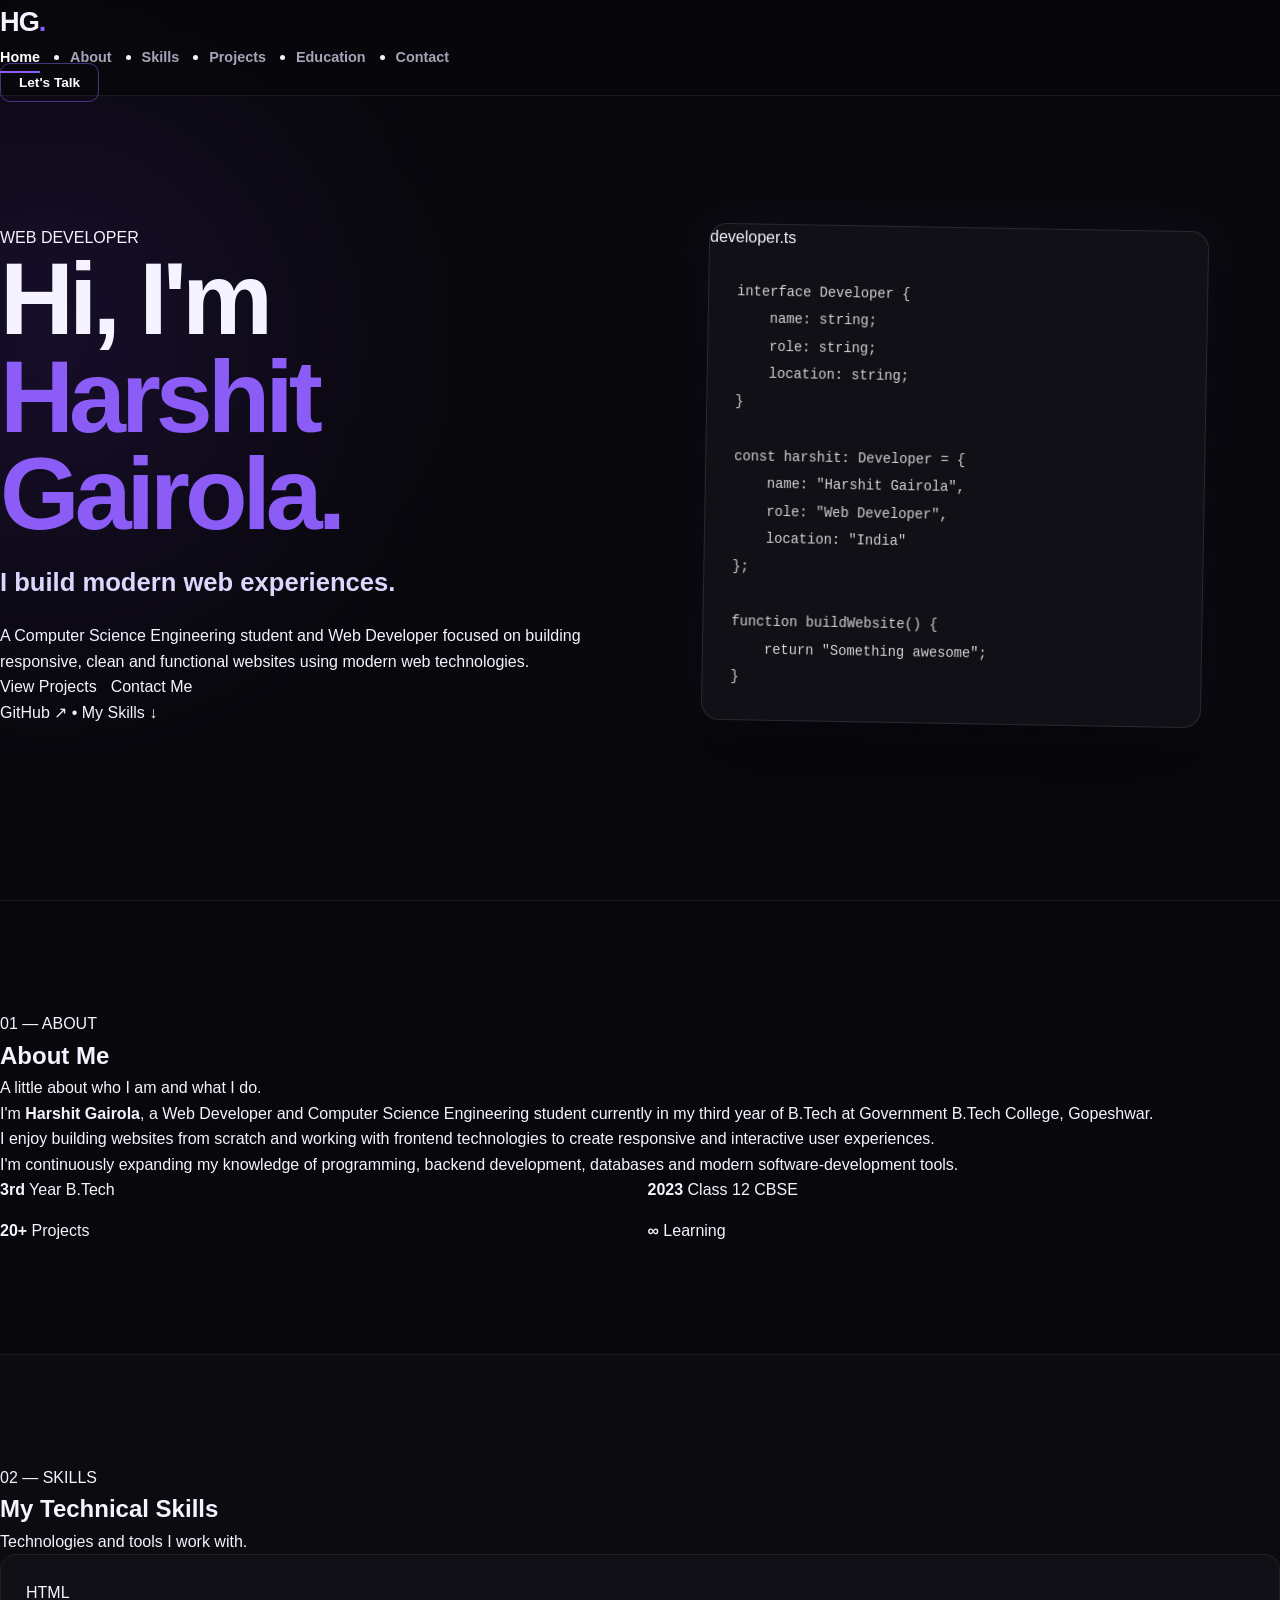
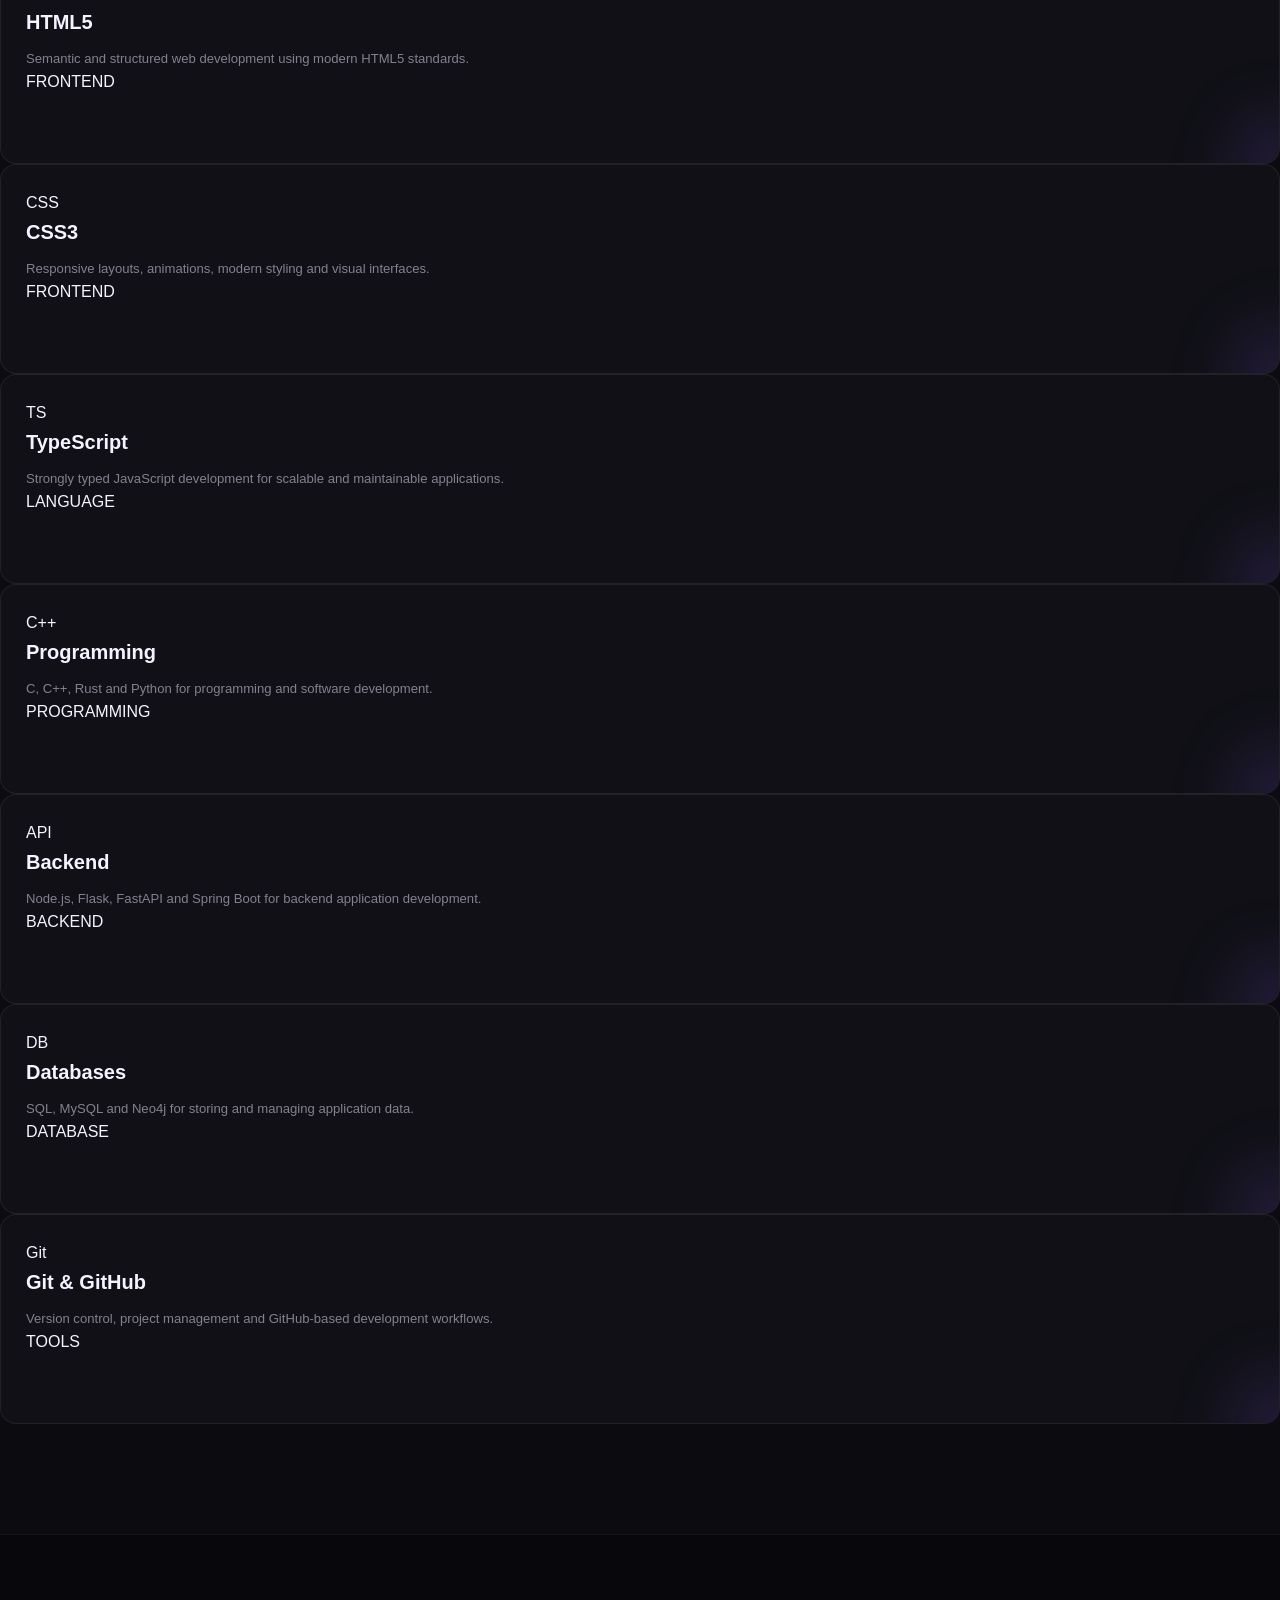
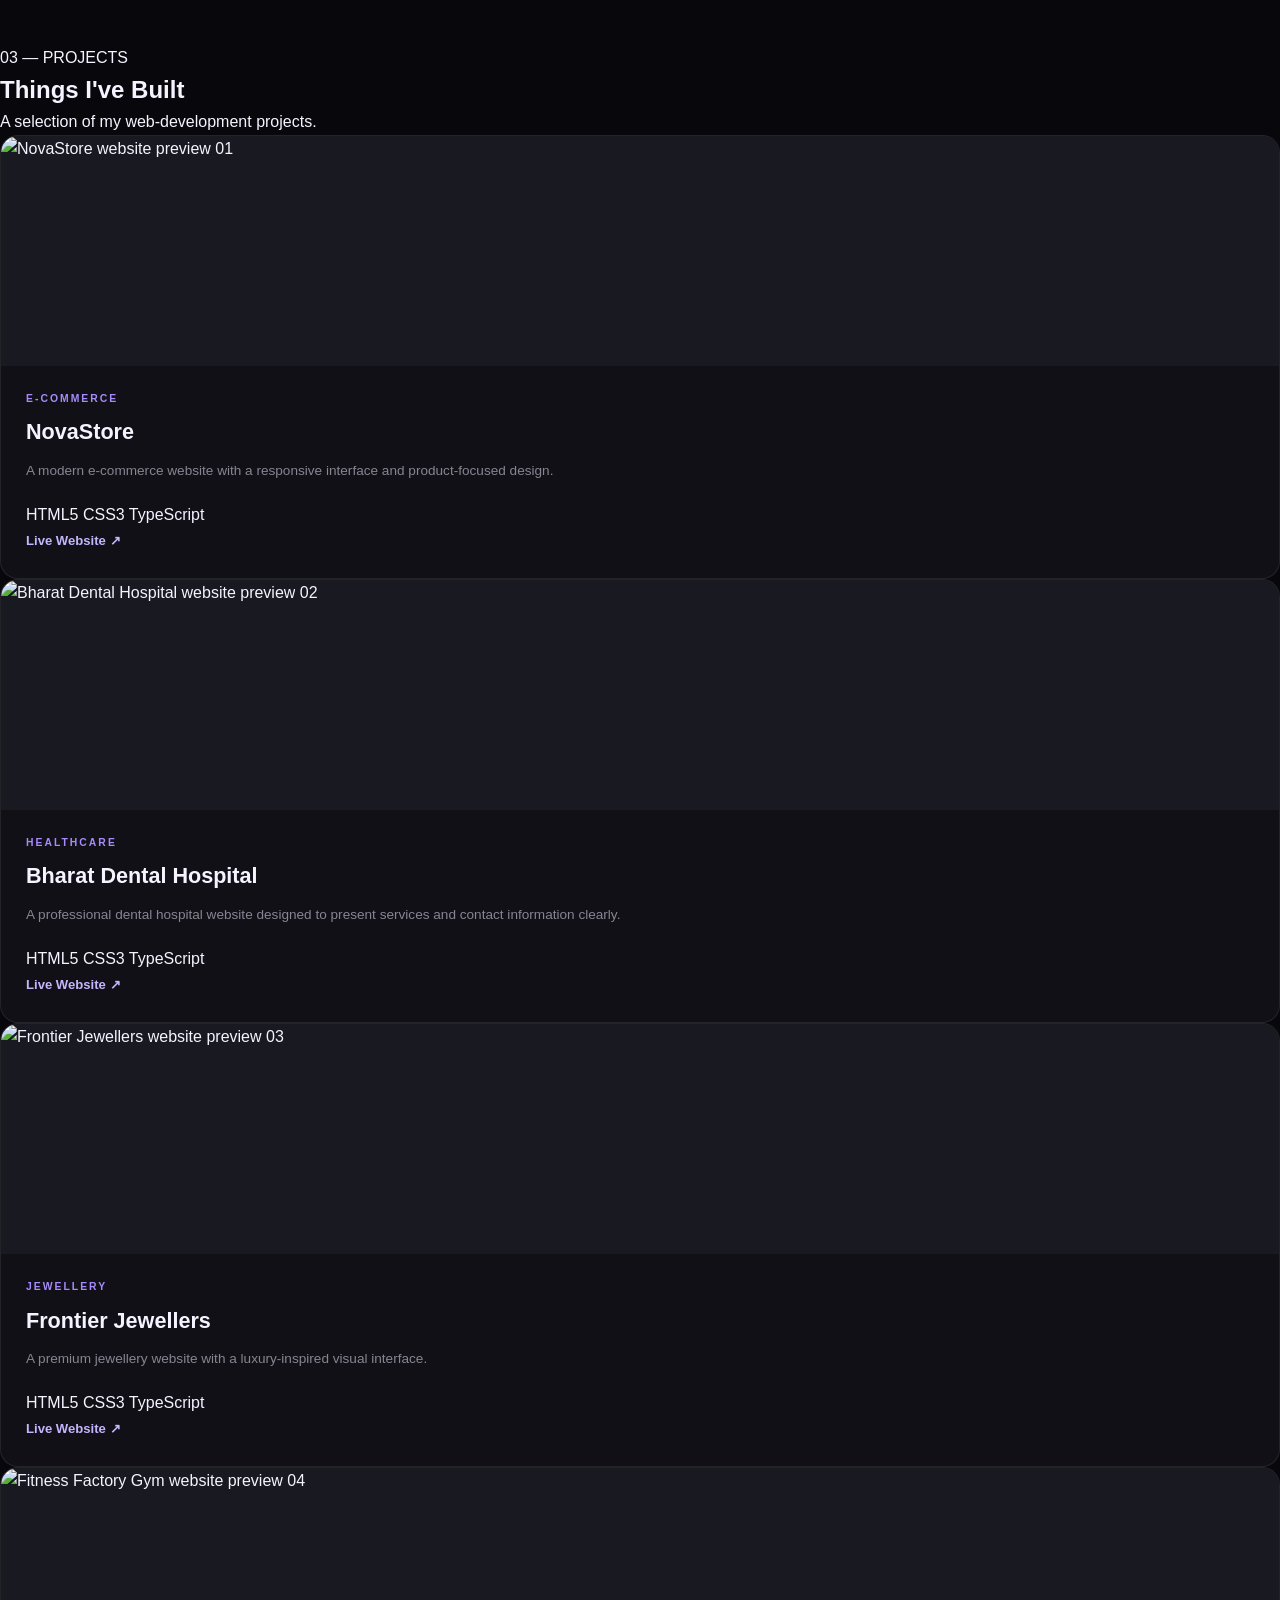
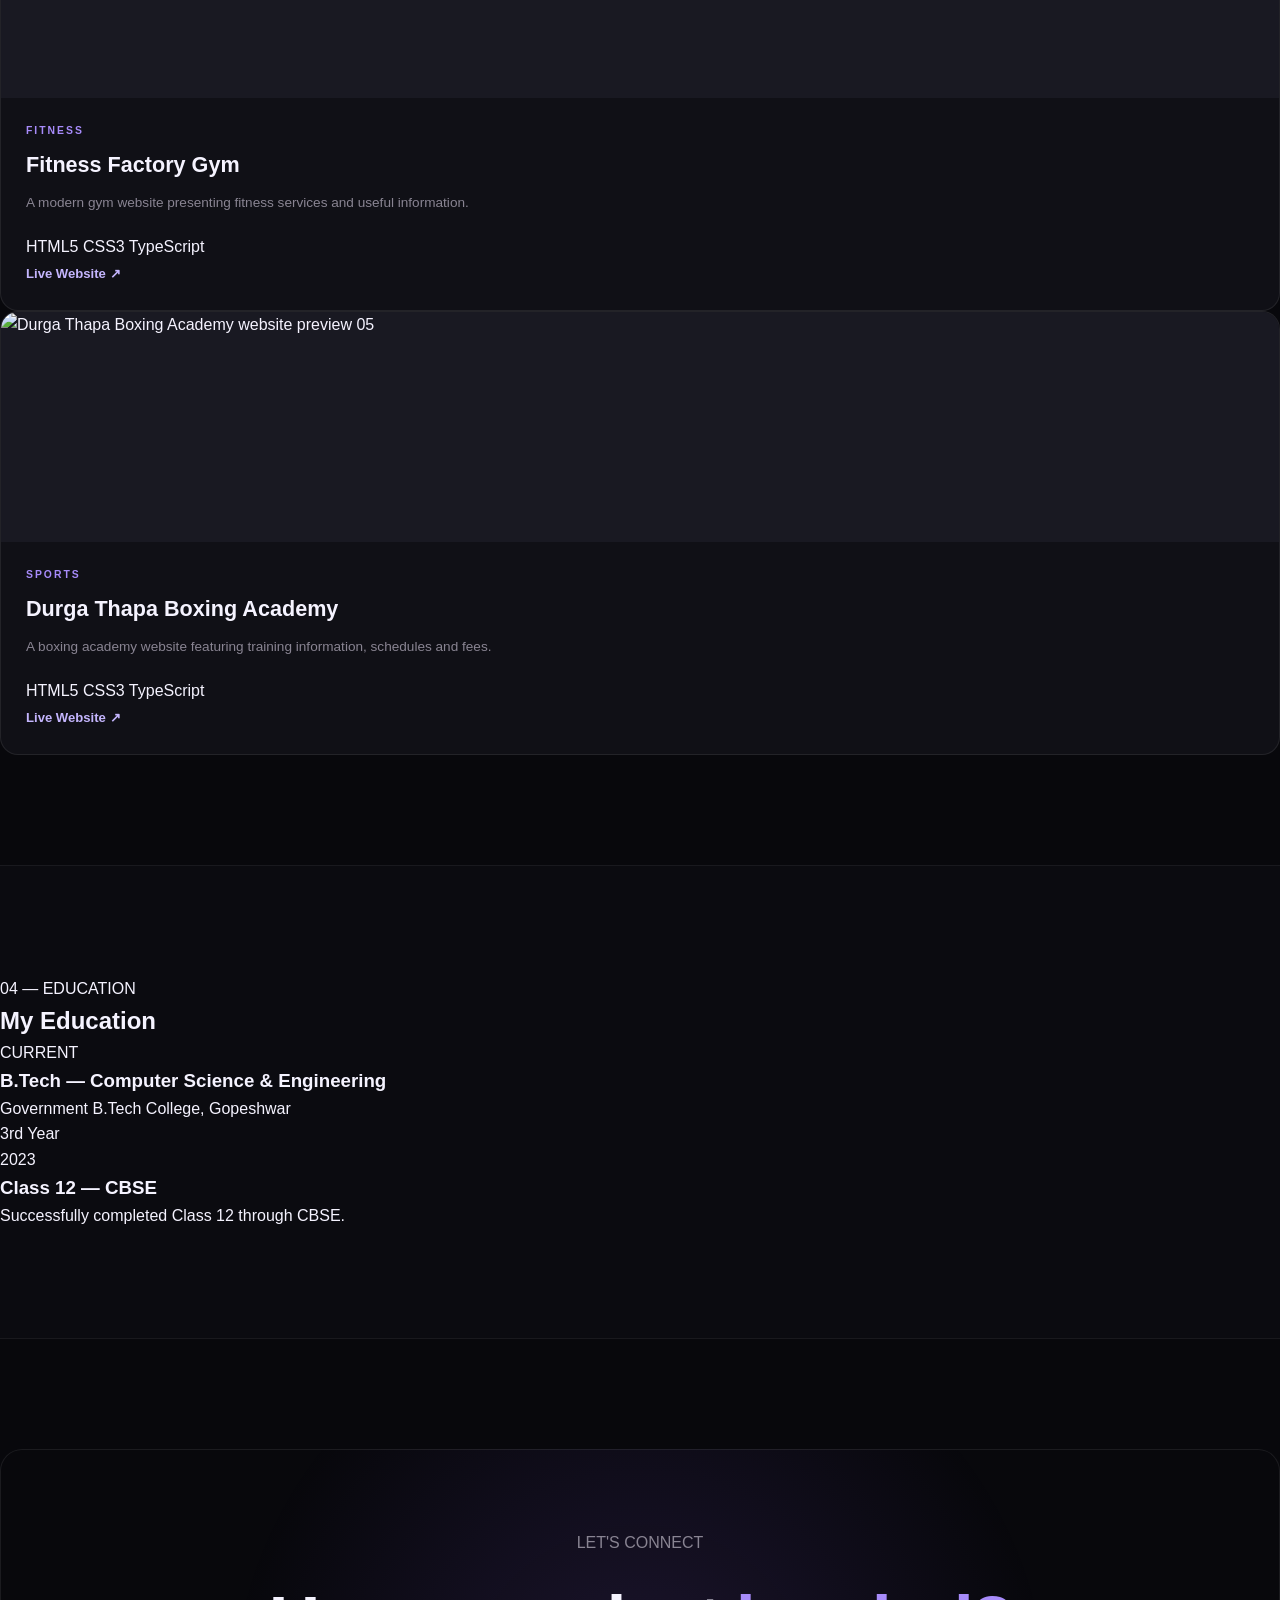
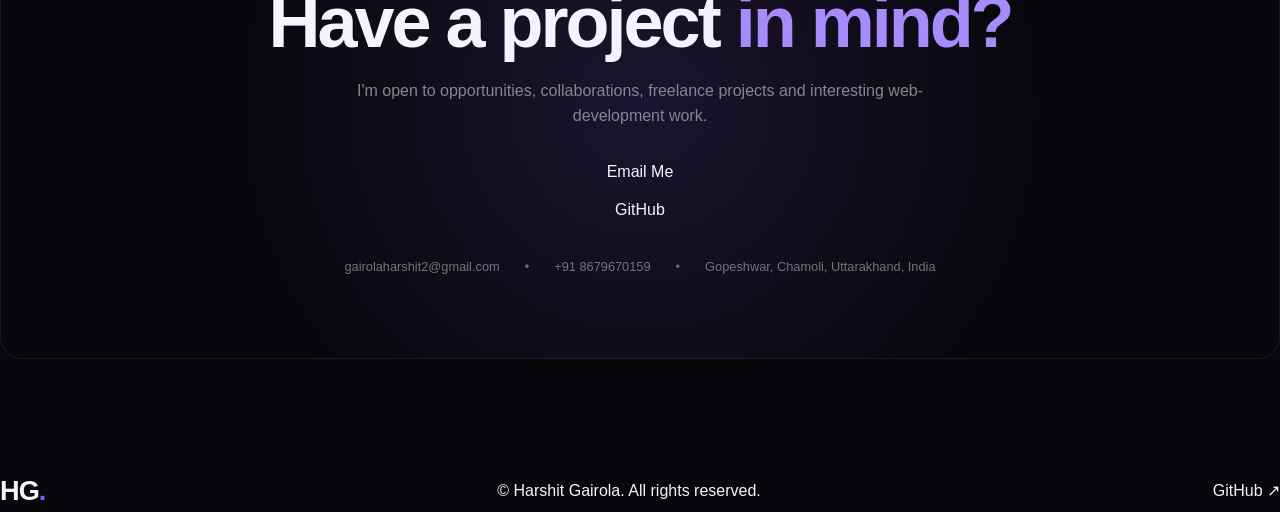
==== commit 802fe1d1: "Update print statement from 'Hello' to 'Goodbye'" ====
--- a/index.html
+++ b/index.html
@@ -1,40 +1,36 @@
 <!DOCTYPE html>
 <html lang="en">
+
 <head>
     <meta charset="UTF-8">
+
     <meta name="viewport" content="width=device-width, initial-scale=1.0">
 
     <meta
         name="description"
-        content="Harshit Gairola — Web Developer Portfolio"
+        content="Harshit Gairola — Web Developer specializing in HTML5, CSS3 and TypeScript."
     >
 
+    <meta
+        name="author"
+        content="Harshit Gairola"
+    >
+
     <title>Harshit Gairola | Web Developer</title>
 
+    <!-- CSS3 -->
     <link rel="stylesheet" href="style.css">
-
-    <link
-        rel="preconnect"
-        href="https://fonts.googleapis.com"
-    >
-    <link
-        rel="preconnect"
-        href="https://fonts.gstatic.com"
-        crossorigin
-    >
-    <link
-        href="https://fonts.googleapis.com/css2?family=Inter:wght@400;500;600;700;800&display=swap"
-        rel="stylesheet"
-    >
 </head>
 
 <body>
 
-    <!-- ================= NAVBAR ================= -->
-
-    <header class="navbar">
-
-        <div class="container nav-container">
+    <!-- =========================
+         HEADER / NAVIGATION
+    ========================== -->
+
+    <header class="site-header">
+
+        <nav class="navbar">
 
             <a href="#home" class="logo">
                 HG<span>.</span>
@@ -43,79 +39,106 @@
             <button
                 class="menu-toggle"
                 id="menuToggle"
+                type="button"
                 aria-label="Open navigation menu"
+                aria-expanded="false"
             >
                 ☰
             </button>
 
-            <nav class="nav-links" id="navLinks">
-
-                <a href="#home" class="active">Home</a>
-                <a href="#about">About</a>
-                <a href="#skills">Skills</a>
-                <a href="#projects">Projects</a>
-                <a href="#education">Education</a>
-                <a href="#contact">Contact</a>
-
-            </nav>
+            <ul class="nav-links" id="navLinks">
+
+                <li>
+                    <a href="#home" class="active">Home</a>
+                </li>
+
+                <li>
+                    <a href="#about">About</a>
+                </li>
+
+                <li>
+                    <a href="#skills">Skills</a>
+                </li>
+
+                <li>
+                    <a href="#projects">Projects</a>
+                </li>
+
+                <li>
+                    <a href="#education">Education</a>
+                </li>
+
+                <li>
+                    <a href="#contact">Contact</a>
+                </li>
+
+            </ul>
 
             <a href="#contact" class="nav-button">
                 Let's Talk
             </a>
 
-        </div>
+        </nav>
 
     </header>
 
 
+    <!-- =========================
+         MAIN CONTENT
+    ========================== -->
+
     <main>
 
-        <!-- ================= HERO ================= -->
+        <!-- =========================
+             HERO SECTION
+        ========================== -->
 
         <section class="hero" id="home">
 
-            <div class="container hero-container">
+            <div class="hero-container">
 
                 <div class="hero-content">
 
-                    <p class="hero-small">
-                        HELLO, I'M
+                    <p class="hero-label">
+                        WEB DEVELOPER
                     </p>
 
                     <h1>
-                        Harshit
-                        <span>Gairola</span>
+                        Hi, I'm
+                        <span>Harshit Gairola.</span>
                     </h1>
 
                     <h2>
-                        Web Developer
+                        I build
+                        <span>modern web experiences.</span>
                     </h2>
 
-                    <p class="hero-description">
-                        I build modern, responsive and user-friendly
-                        websites that turn ideas into real digital
-                        experiences.
+                    <p class="hero-text">
+                        A Computer Science Engineering student and
+                        Web Developer focused on building responsive,
+                        clean and functional websites using modern
+                        web technologies.
                     </p>
 
                     <div class="hero-buttons">
 
                         <a
                             href="#projects"
-                            class="btn primary-btn"
-                        >
-                            View My Projects
+                            class="button button-primary"
+                        >
+                            View Projects
                         </a>
 
                         <a
                             href="#contact"
-                            class="btn secondary-btn"
+                            class="button button-secondary"
                         >
                             Contact Me
                         </a>
 
                     </div>
 
-                    <div class="hero-links">
+                    <div class="hero-socials">
 
                         <a
                             href="https://github.com/HarshitGairola"
@@ -125,111 +148,812 @@
                             GitHub ↗
                         </a>
 
+                        <span>•</span>
+
+                        <a href="#skills">
+                            My Skills ↓
+                        </a>
+
+                    </div>
+
+                </div>
+
+
+                <!-- Developer Card -->
+
+                <div class="hero-code">
+
+                    <div class="code-window">
+
+                        <div class="window-header">
+
+                            <div class="window-dots">
+
+                                <span></span>
+                                <span></span>
+                                <span></span>
+
+                            </div>
+
+                            <p>
+                                developer.ts
+                            </p>
+
+                        </div>
+
+
+                        <div class="code-content">
+
+<pre><code><span class="keyword">interface</span> <span class="type">Developer</span> {
+    name: <span class="type">string</span>;
+    role: <span class="type">string</span>;
+    location: <span class="type">string</span>;
+}
+
+<span class="keyword">const</span> <span class="variable">harshit</span>: <span class="type">Developer</span> = {
+    name: <span class="string">"Harshit Gairola"</span>,
+    role: <span class="string">"Web Developer"</span>,
+    location: <span class="string">"India"</span>
+};
+
+<span class="keyword">function</span> <span class="function">buildWebsite</span>() {
+    <span class="keyword">return</span> <span class="string">"Something awesome"</span>;
+}</code></pre>
+
+                        </div>
+
+                    </div>
+
+                </div>
+
+            </div>
+
+        </section>
+
+
+        <!-- =========================
+             ABOUT SECTION
+        ========================== -->
+
+        <section class="section about-section" id="about">
+
+            <div class="section-header">
+
+                <p class="section-label">
+                    01 — ABOUT
+                </p>
+
+                <h2>
+                    About <span>Me</span>
+                </h2>
+
+                <p>
+                    A little about who I am and what I do.
+                </p>
+
+            </div>
+
+
+            <div class="about-container">
+
+                <div class="about-content">
+
+                    <p>
+                        I'm <strong>Harshit Gairola</strong>, a Web
+                        Developer and Computer Science Engineering
+                        student currently in my third year of B.Tech
+                        at Government B.Tech College, Gopeshwar.
+                    </p>
+
+                    <p>
+                        I enjoy building websites from scratch and
+                        working with frontend technologies to create
+                        responsive and interactive user experiences.
+                    </p>
+
+                    <p>
+                        I'm continuously expanding my knowledge of
+                        programming, backend development, databases
+                        and modern software-development tools.
+                    </p>
+
+                </div>
+
+
+                <div class="about-stats">
+
+                    <div class="stat">
+
+                        <strong>3rd</strong>
+
+                        <span>
+                            Year B.Tech
+                        </span>
+
+                    </div>
+
+
+                    <div class="stat">
+
+                        <strong>2023</strong>
+
+                        <span>
+                            Class 12 CBSE
+                        </span>
+
+                    </div>
+
+
+                    <div class="stat">
+
+                        <strong>20+</strong>
+
+                        <span>
+                            Projects
+                        </span>
+
+                    </div>
+
+
+                    <div class="stat">
+
+                        <strong>∞</strong>
+
+                        <span>
+                            Learning
+                        </span>
+
+                    </div>
+
+                </div>
+
+            </div>
+
+        </section>
+
+
+        <!-- =========================
+             SKILLS SECTION
+        ========================== -->
+
+        <section class="section skills-section" id="skills">
+
+            <div class="section-header">
+
+                <p class="section-label">
+                    02 — SKILLS
+                </p>
+
+                <h2>
+                    My <span>Technical Skills</span>
+                </h2>
+
+                <p>
+                    Technologies and tools I work with.
+                </p>
+
+            </div>
+
+
+            <div class="skills-container">
+
+
+                <!-- HTML5 -->
+
+                <article class="skill-card">
+
+                    <div class="skill-icon">
+                        HTML
+                    </div>
+
+                    <h3>
+                        HTML5
+                    </h3>
+
+                    <p>
+                        Semantic and structured web development
+                        using modern HTML5 standards.
+                    </p>
+
+                    <div class="skill-tag">
+                        FRONTEND
+                    </div>
+
+                </article>
+
+
+                <!-- CSS3 -->
+
+                <article class="skill-card">
+
+                    <div class="skill-icon">
+                        CSS
+                    </div>
+
+                    <h3>
+                        CSS3
+                    </h3>
+
+                    <p>
+                        Responsive layouts, animations, modern
+                        styling and visual interfaces.
+                    </p>
+
+                    <div class="skill-tag">
+                        FRONTEND
+                    </div>
+
+                </article>
+
+
+                <!-- TypeScript -->
+
+                <article class="skill-card">
+
+                    <div class="skill-icon">
+                        TS
+                    </div>
+
+                    <h3>
+                        TypeScript
+                    </h3>
+
+                    <p>
+                        Strongly typed JavaScript development for
+                        scalable and maintainable applications.
+                    </p>
+
+                    <div class="skill-tag">
+                        LANGUAGE
+                    </div>
+
+                </article>
+
+
+                <!-- Programming -->
+
+                <article class="skill-card">
+
+                    <div class="skill-icon">
+                        C++
+                    </div>
+
+                    <h3>
+                        Programming
+                    </h3>
+
+                    <p>
+                        C, C++, Rust and Python for programming and
+                        software development.
+                    </p>
+
+                    <div class="skill-tag">
+                        PROGRAMMING
+                    </div>
+
+                </article>
+
+
+                <!-- Backend -->
+
+                <article class="skill-card">
+
+                    <div class="skill-icon">
+                        API
+                    </div>
+
+                    <h3>
+                        Backend
+                    </h3>
+
+                    <p>
+                        Node.js, Flask, FastAPI and Spring Boot for
+                        backend application development.
+                    </p>
+
+                    <div class="skill-tag">
+                        BACKEND
+                    </div>
+
+                </article>
+
+
+                <!-- Database -->
+
+                <article class="skill-card">
+
+                    <div class="skill-icon">
+                        DB
+                    </div>
+
+                    <h3>
+                        Databases
+                    </h3>
+
+                    <p>
+                        SQL, MySQL and Neo4j for storing and managing
+                        application data.
+                    </p>
+
+                    <div class="skill-tag">
+                        DATABASE
+                    </div>
+
+                </article>
+
+
+                <!-- Git -->
+
+                <article class="skill-card">
+
+                    <div class="skill-icon">
+                        Git
+                    </div>
+
+                    <h3>
+                        Git & GitHub
+                    </h3>
+
+                    <p>
+                        Version control, project management and
+                        GitHub-based development workflows.
+                    </p>
+
+                    <div class="skill-tag">
+                        TOOLS
+                    </div>
+
+                </article>
+
+            </div>
+
+        </section>
+
+
+        <!-- =========================
+             PROJECTS SECTION
+        ========================== -->
+
+        <section class="section projects-section" id="projects">
+
+            <div class="section-header">
+
+                <p class="section-label">
+                    03 — PROJECTS
+                </p>
+
+                <h2>
+                    Things I've <span>Built</span>
+                </h2>
+
+                <p>
+                    A selection of my web-development projects.
+                </p>
+
+            </div>
+
+
+            <div class="projects-container">
+
+
+                <!-- Project 1 -->
+
+                <article class="project-card">
+
+                    <div class="project-image">
+
+                        <img
+                            src="./image/web1.jpg"
+                            alt="NovaStore website preview"
+                        >
+
+                        <span class="project-number">
+                            01
+                        </span>
+
+                    </div>
+
+
+                    <div class="project-content">
+
+                        <p class="project-category">
+                            E-COMMERCE
+                        </p>
+
+                        <h3>
+                            NovaStore
+                        </h3>
+
+                        <p>
+                            A modern e-commerce website with a
+                            responsive interface and product-focused
+                            design.
+                        </p>
+
+                        <div class="project-tech">
+
+                            <span>HTML5</span>
+                            <span>CSS3</span>
+                            <span>TypeScript</span>
+
+                        </div>
+
+                        <!-- Replace # with the actual GitHub Pages URL -->
+
                         <a
-                            href="https://harshitgairola.github.io/portfolio/"
+                            href="https://harshitgairola.github.io/NovaStore/"
+                            class="project-link"
                             target="_blank"
                             rel="noopener noreferrer"
                         >
-                            Portfolio ↗
+                            Live Website ↗
                         </a>
 
                     </div>
 
+                </article>
+
+
+                <!-- Project 2 -->
+
+                <article class="project-card">
+
+                    <div class="project-image">
+
+                        <img
+                            src="./image/web2.jpg"
+                            alt="Bharat Dental Hospital website preview"
+                        >
+
+                        <span class="project-number">
+                            02
+                        </span>
+
+                    </div>
+
+
+                    <div class="project-content">
+
+                        <p class="project-category">
+                            HEALTHCARE
+                        </p>
+
+                        <h3>
+                            Bharat Dental Hospital
+                        </h3>
+
+                        <p>
+                            A professional dental hospital website
+                            designed to present services and contact
+                            information clearly.
+                        </p>
+
+                        <div class="project-tech">
+
+                            <span>HTML5</span>
+                            <span>CSS3</span>
+                            <span>TypeScript</span>
+
+                        </div>
+
+                        <a
+                            href="https://harshitgairola.github.io/Bharat-Dental-Hospital/"
+                            class="project-link"
+                            target="_blank"
+                            rel="noopener noreferrer"
+                        >
+                            Live Website ↗
+                        </a>
+
+                    </div>
+
+                </article>
+
+
+                <!-- Project 3 -->
+
+                <article class="project-card">
+
+                    <div class="project-image">
+
+                        <img
+                            src="./image/web3.jpg"
+                            alt="Frontier Jewellers website preview"
+                        >
+
+                        <span class="project-number">
+                            03
+                        </span>
+
+                    </div>
+
+
+                    <div class="project-content">
+
+                        <p class="project-category">
+                            JEWELLERY
+                        </p>
+
+                        <h3>
+                            Frontier Jewellers
+                        </h3>
+
+                        <p>
+                            A premium jewellery website with a
+                            luxury-inspired visual interface.
+                        </p>
+
+                        <div class="project-tech">
+
+                            <span>HTML5</span>
+                            <span>CSS3</span>
+                            <span>TypeScript</span>
+
+                        </div>
+
+                        <a
+                            href="https://harshitgairola.github.io/Frontier-Jewellers-Exclusive/"
+                            class="project-link"
+                            target="_blank"
+                            rel="noopener noreferrer"
+                        >
+                            Live Website ↗
+                        </a>
+
+                    </div>
+
+                </article>
+
+
+                <!-- Project 4 -->
+
+                <article class="project-card">
+
+                    <div class="project-image">
+
+                        <img
+                            src="./image/web4.jpg"
+                            alt="Fitness Factory Gym website preview"
+                        >
+
+                        <span class="project-number">
+                            04
+                        </span>
+
+                    </div>
+
+
+                    <div class="project-content">
+
+                        <p class="project-category">
+                            FITNESS
+                        </p>
+
+                        <h3>
+                            Fitness Factory Gym
+                        </h3>
+
+                        <p>
+                            A modern gym website presenting fitness
+                            services and useful information.
+                        </p>
+
+                        <div class="project-tech">
+
+                            <span>HTML5</span>
+                            <span>CSS3</span>
+                            <span>TypeScript</span>
+
+                        </div>
+
+                        <a
+                            href="https://harshitgairola.github.io/Fitness-factory-Gym/"
+                            class="project-link"
+                            target="_blank"
+                            rel="noopener noreferrer"
+                        >
+                            Live Website ↗
+                        </a>
+
+                    </div>
+
+                </article>
+
+
+                <!-- Project 5 -->
+
+                <article class="project-card">
+
+                    <div class="project-image">
+
+                        <img
+                            src="./image/web5.jpg"
+                            alt="Durga Thapa Boxing Academy website preview"
+                        >
+
+                        <span class="project-number">
+                            05
+                        </span>
+
+                    </div>
+
+
+                    <div class="project-content">
+
+                        <p class="project-category">
+                            SPORTS
+                        </p>
+
+                        <h3>
+                            Durga Thapa Boxing Academy
+                        </h3>
+
+                        <p>
+                            A boxing academy website featuring
+                            training information, schedules and fees.
+                        </p>
+
+                        <div class="project-tech">
+
+                            <span>HTML5</span>
+                            <span>CSS3</span>
+                            <span>TypeScript</span>
+
+                        </div>
+
+                        <a
+                            href="https://harshitgairola.github.io/Durga-Thapa-Boxing-Academy/"
+                            class="project-link"
+                            target="_blank"
+                            rel="noopener noreferrer"
+                        >
+                            Live Website ↗
+                        </a>
+
+                    </div>
+
+                </article>
+
+            </div>
+
+        </section>
+
+
+        <!-- =========================
+             EDUCATION SECTION
+        ========================== -->
+
+        <section class="section education-section" id="education">
+
+            <div class="section-header">
+
+                <p class="section-label">
+                    04 — EDUCATION
+                </p>
+
+                <h2>
+                    My <span>Education</span>
+                </h2>
+
+            </div>
+
+
+            <div class="education-timeline">
+
+
+                <article class="education-item">
+
+                    <div class="education-year">
+                        CURRENT
+                    </div>
+
+                    <div class="education-content">
+
+                        <h3>
+                            B.Tech — Computer Science & Engineering
+                        </h3>
+
+                        <p>
+                            Government B.Tech College, Gopeshwar
+                        </p>
+
+                        <span>
+                            3rd Year
+                        </span>
+
+                    </div>
+
+                </article>
+
+
+                <article class="education-item">
+
+                    <div class="education-year">
+                        2023
+                    </div>
+
+                    <div class="education-content">
+
+                        <h3>
+                            Class 12 — CBSE
+                        </h3>
+
+                        <p>
+                            Successfully completed Class 12
+                            through CBSE.
+                        </p>
+
+                    </div>
+
+                </article>
+
+            </div>
+
+        </section>
+
+
+        <!-- =========================
+             CONTACT SECTION
+        ========================== -->
+
+        <section class="section contact-section" id="contact">
+
+            <div class="contact-card">
+
+                <p class="contact-label">
+                    LET'S CONNECT
+                </p>
+
+                <h2>
+                    Have a project
+                    <span>in mind?</span>
+                </h2>
+
+                <p>
+                    I'm open to opportunities, collaborations,
+                    freelance projects and interesting web-development
+                    work.
+                </p>
+
+
+                <div class="contact-buttons">
+
+                    <a
+                        href="mailto:gairolaharshit2@gmail.com"
+                        class="button button-primary"
+                    >
+                        Email Me
+                    </a>
+
+                    <a
+                        href="https://github.com/HarshitGairola"
+                        class="button button-secondary"
+                        target="_blank"
+                        rel="noopener noreferrer"
+                    >
+                        GitHub
+                    </a>
+
                 </div>
 
 
-                <div class="hero-card">
-
-                    <div class="hero-card-glow"></div>
-
-                    <div class="code-window">
-
-                        <div class="window-top">
-
-                            <span></span>
-                            <span></span>
-                            <span></span>
-
-                        </div>
-
-                        <div class="code-content">
-
-                            <p>
-                                <span class="purple">const</span>
-                                developer = {
-                            </p>
-
-                            <p class="indent">
-                                name:
-                                <span class="green">
-                                    "Harshit Gairola"
-                                </span>,
-                            </p>
-
-                            <p class="indent">
-                                role:
-                                <span class="green">
-                                    "Web Developer"
-                                </span>,
-                            </p>
-
-                            <p class="indent">
-                                skills: [
-                            </p>
-
-                            <p class="indent2">
-                                <span class="green">
-                                    "HTML"
-                                </span>,
-                            </p>
-
-                            <p class="indent2">
-                                <span class="green">
-                                    "CSS"
-                                </span>,
-                            </p>
-
-                            <p class="indent2">
-                                <span class="green">
-                                    "JavaScript"
-                                </span>,
-                            </p>
-
-                            <p class="indent2">
-                                <span class="green">
-                                    "Python"
-                                </span>,
-                            </p>
-
-                            <p class="indent2">
-                                <span class="green">
-                                    "C++"
-                                </span>,
-                            </p>
-
-                            <p class="indent2">
-                                <span class="green">
-                                    "Rust"
-                                </span>,
-                            </p>
-
-                            <p class="indent2">
-                                <span class="green">
-                                    "Assembly"
-                                </span>
-                            </p>
-
-                            <p class="indent">
-                                ]
-                            </p>
-
-                            <p>
-                                };
-                            </p>
-
-                        </div>
-
-                    </div>
+                <div class="contact-details">
+
+                    <a href="mailto:gairolaharshit2@gmail.com">
+                        gairolaharshit2@gmail.com
+                    </a>
+
+                    <span>•</span>
+
+                    <a href="tel:+918679670159">
+                        +91 8679670159
+                    </a>
+
+                    <span>•</span>
+
+                    <span>
+                        Gopeshwar, Chamoli, Uttarakhand, India
+                    </span>
 
                 </div>
 
@@ -237,663 +961,35 @@
 
         </section>
 
-
-        <!-- ================= ABOUT ================= -->
-
-        <section class="section" id="about">
-
-            <div class="container">
-
-                <div class="section-heading">
-
-                    <p>ABOUT ME</p>
-
-                    <h2>
-                        Turning ideas into
-                        <span>web experiences.</span>
-                    </h2>
-
-                </div>
-
-
-                <div class="about-grid">
-
-                    <div class="about-text">
-
-                        <p>
-                            I'm Harshit Gairola, a Web Developer
-                            based in Gopeshwar, Chamoli,
-                            Uttarakhand, India.
-                        </p>
-
-                        <p>
-                            I enjoy designing and developing
-                            websites that are clean, responsive,
-                            functional and easy to use.
-                        </p>
-
-                        <p>
-                            My projects cover different types of
-                            businesses and organizations, including
-                            e-commerce, healthcare, fitness,
-                            jewellery and sports.
-                        </p>
-
-                    </div>
-
-
-                    <div class="about-stats">
-
-                        <div class="stat-card">
-
-                            <strong>7</strong>
-
-                            <span>
-                                Programming & Web Languages
-                            </span>
-
-                        </div>
-
-                        <div class="stat-card">
-
-                            <strong>5+</strong>
-
-                            <span>
-                                Featured Web Projects
-                            </span>
-
-                        </div>
-
-                        <div class="stat-card">
-
-                            <strong>3rd</strong>
-
-                            <span>
-                                Year B.Tech CSE
-                            </span>
-
-                        </div>
-
-                        <div class="stat-card">
-
-                            <strong>2023</strong>
-
-                            <span>
-                                Class 12 — CBSE
-                            </span>
-
-                        </div>
-
-                    </div>
-
-                </div>
-
-            </div>
-
-        </section>
-
-
-        <!-- ================= SKILLS ================= -->
-
-        <section class="section skills-section" id="skills">
-
-            <div class="container">
-
-                <div class="section-heading">
-
-                    <p>MY SKILLS</p>
-
-                    <h2>
-                        Technologies I
-                        <span>work with.</span>
-                    </h2>
-
-                </div>
-
-
-                <div class="skills-grid">
-
-                    <div class="skill-card">
-
-                        <div class="skill-number">
-                            01
-                        </div>
-
-                        <h3>HTML</h3>
-
-                        <p>
-                            Building structured and semantic
-                            web pages.
-                        </p>
-
-                    </div>
-
-
-                    <div class="skill-card">
-
-                        <div class="skill-number">
-                            02
-                        </div>
-
-                        <h3>CSS</h3>
-
-                        <p>
-                            Creating responsive layouts,
-                            animations and modern interfaces.
-                        </p>
-
-                    </div>
-
-
-                    <div class="skill-card">
-
-                        <div class="skill-number">
-                            03
-                        </div>
-
-                        <h3>JavaScript</h3>
-
-                        <p>
-                            Adding interaction, functionality
-                            and dynamic behaviour.
-                        </p>
-
-                    </div>
-
-
-                    <div class="skill-card">
-
-                        <div class="skill-number">
-                            04
-                        </div>
-
-                        <h3>Python</h3>
-
-                        <p>
-                            Programming, automation and
-                            application development.
-                        </p>
-
-                    </div>
-
-
-                    <div class="skill-card">
-
-                        <div class="skill-number">
-                            05
-                        </div>
-
-                        <h3>C++</h3>
-
-                        <p>
-                            Object-oriented programming,
-                            logic and problem solving.
-                        </p>
-
-                    </div>
-
-
-                    <div class="skill-card">
-
-                        <div class="skill-number">
-                            06
-                        </div>
-
-                        <h3>Rust</h3>
-
-                        <p>
-                            Exploring modern systems
-                            programming and performance.
-                        </p>
-
-                    </div>
-
-
-                    <div class="skill-card">
-
-                        <div class="skill-number">
-                            07
-                        </div>
-
-                        <h3>Assembly</h3>
-
-                        <p>
-                            Learning low-level programming
-                            and computer architecture.
-                        </p>
-
-                    </div>
-
-                </div>
-
-            </div>
-
-        </section>
-
-
-        <!-- ================= PROJECTS ================= -->
-
-        <section class="section projects-section" id="projects">
-
-            <div class="container">
-
-                <div class="section-heading">
-
-                    <p>MY WORK</p>
-
-                    <h2>
-                        Selected
-                        <span>projects.</span>
-                    </h2>
-
-                </div>
-
-
-                <div class="projects-grid">
-
-
-                    <!-- NOVASTORE -->
-
-                    <article class="project-card">
-
-                        <div class="project-image project-one">
-
-                            <div class="project-overlay">
-
-                                <span>
-                                    E-COMMERCE
-                                </span>
-
-                            </div>
-
-                        </div>
-
-                        <div class="project-content">
-
-                            <p class="project-category">
-                                WEB DEVELOPMENT
-                            </p>
-
-                            <h3>
-                                NovaStore
-                            </h3>
-
-                            <p>
-                                A modern e-commerce website
-                                designed to provide a clean
-                                shopping experience.
-                            </p>
-
-                            <a
-                                href="https://harshitgairola.github.io/NovaStore/"
-                                class="project-link"
-                                target="_blank"
-                                rel="noopener noreferrer"
-                            >
-                                View Live Project ↗
-                            </a>
-
-                        </div>
-
-                    </article>
-
-
-                    <!-- DENTAL -->
-
-                    <article class="project-card">
-
-                        <div class="project-image project-two">
-
-                            <div class="project-overlay">
-
-                                <span>
-                                    HEALTHCARE
-                                </span>
-
-                            </div>
-
-                        </div>
-
-                        <div class="project-content">
-
-                            <p class="project-category">
-                                WEB DEVELOPMENT
-                            </p>
-
-                            <h3>
-                                Bharat Dental Hospital
-                            </h3>
-
-                            <p>
-                                A professional dental hospital
-                                website designed to present
-                                services and contact information.
-                            </p>
-
-                            <a
-                                href="https://harshitgairola.github.io/Bharat-Dental-Hospital/"
-                                class="project-link"
-                                target="_blank"
-                                rel="noopener noreferrer"
-                            >
-                                View Live Project ↗
-                            </a>
-
-                        </div>
-
-                    </article>
-
-
-                    <!-- JEWELLERS -->
-
-                    <article class="project-card">
-
-                        <div class="project-image project-three">
-
-                            <div class="project-overlay">
-
-                                <span>
-                                    JEWELLERY
-                                </span>
-
-                            </div>
-
-                        </div>
-
-                        <div class="project-content">
-
-                            <p class="project-category">
-                                WEB DEVELOPMENT
-                            </p>
-
-                            <h3>
-                                Frontier Jewellers Exclusive
-                            </h3>
-
-                            <p>
-                                A premium jewellery website
-                                focused on elegant presentation
-                                and product discovery.
-                            </p>
-
-                            <a
-                                href="https://harshitgairola.github.io/Frontier-Jewellers-Exclusive/"
-                                class="project-link"
-                                target="_blank"
-                                rel="noopener noreferrer"
-                            >
-                                View Live Project ↗
-                            </a>
-
-                        </div>
-
-                    </article>
-
-
-                    <!-- GYM -->
-
-                    <article class="project-card">
-
-                        <div class="project-image project-four">
-
-                            <div class="project-overlay">
-
-                                <span>
-                                    FITNESS
-                                </span>
-
-                            </div>
-
-                        </div>
-
-                        <div class="project-content">
-
-                            <p class="project-category">
-                                WEB DEVELOPMENT
-                            </p>
-
-                            <h3>
-                                Fitness Factory Gym
-                            </h3>
-
-                            <p>
-                                A fitness-focused website for
-                                presenting gym services,
-                                facilities and information.
-                            </p>
-
-                            <a
-                                href="https://harshitgairola.github.io/Fitness-factory-Gym/"
-                                class="project-link"
-                                target="_blank"
-                                rel="noopener noreferrer"
-                            >
-                                View Live Project ↗
-                            </a>
-
-                        </div>
-
-                    </article>
-
-
-                    <!-- BOXING -->
-
-                    <article class="project-card">
-
-                        <div class="project-image project-five">
-
-                            <div class="project-overlay">
-
-                                <span>
-                                    SPORTS
-                                </span>
-
-                            </div>
-
-                        </div>
-
-                        <div class="project-content">
-
-                            <p class="project-category">
-                                WEB DEVELOPMENT
-                            </p>
-
-                            <h3>
-                                Durga Thapa Boxing Academy
-                            </h3>
-
-                            <p>
-                                A sports academy website
-                                presenting training information,
-                                schedules and academy details.
-                            </p>
-
-                            <a
-                                href="https://harshitgairola.github.io/Durga-Thapa-Boxing-Academy/"
-                                class="project-link"
-                                target="_blank"
-                                rel="noopener noreferrer"
-                            >
-                                View Live Project ↗
-                            </a>
-
-                        </div>
-
-                    </article>
-
-                </div>
-
-            </div>
-
-        </section>
-
-
-        <!-- ================= EDUCATION ================= -->
-
-        <section class="section education-section" id="education">
-
-            <div class="container">
-
-                <div class="section-heading">
-
-                    <p>EDUCATION</p>
-
-                    <h2>
-                        My academic
-                        <span>journey.</span>
-                    </h2>
-
-                </div>
-
-
-                <div class="timeline">
-
-                    <div class="timeline-item">
-
-                        <div class="timeline-dot"></div>
-
-                        <div class="timeline-content">
-
-                            <span>
-                                CURRENT
-                            </span>
-
-                            <h3>
-                                B.Tech — Computer Science &
-                                Engineering
-                            </h3>
-
-                            <p>
-                                Government B.Tech College,
-                                Gopeshwar
-                            </p>
-
-                            <small>
-                                3rd Year
-                            </small>
-
-                        </div>
-
-                    </div>
-
-
-                    <div class="timeline-item">
-
-                        <div class="timeline-dot"></div>
-
-                        <div class="timeline-content">
-
-                            <span>
-                                2023
-                            </span>
-
-                            <h3>
-                                Class 12 — CBSE
-                            </h3>
-
-                            <p>
-                                Successfully completed
-                                Class 12 under CBSE.
-                            </p>
-
-                        </div>
-
-                    </div>
-
-                </div>
-
-            </div>
-
-        </section>
-
-
-        <!-- ================= CONTACT ================= -->
-
-        <section class="section contact-section" id="contact">
-
-            <div class="container">
-
-                <div class="contact-card">
-
-                    <p class="contact-small">
-                        GET IN TOUCH
-                    </p>
-
-                    <h2>
-                        Let's build something
-                        <span>great.</span>
-                    </h2>
-
-                    <p>
-                        Have a project, idea or opportunity?
-                        Feel free to get in touch with me.
-                    </p>
-
-
-                    <div class="contact-buttons">
-
-                        <div class="contact-button-row">
-
-                            <a
-                                href="mailto:gairolaharshit2@gmail.com"
-                                class="btn primary-btn"
-                            >
-                                Email Me
-                            </a>
-
-                            <a
-                                href="https://github.com/HarshitGairola"
-                                class="btn secondary-btn"
-                                target="_blank"
-                                rel="noopener noreferrer"
-                            >
-                                GitHub
-                            </a>
-
-                        </div>
-
-                        <div class="email-address">
-                            gairolaharshit2@gmail.com
-                        </div>
-
-                    </div>
-
-
-                    <div class="contact-details">
-
-                        <a href="tel:8679670159">
-                            📞 8679670159
-                        </a>
-
-                        <span>
-                            📍 Gopeshwar, Chamoli,
-                            Uttarakhand, India
-                        </span>
-
-                    </div>
-
-                </div>
-
-            </div>
-
-        </section>
-
     </main>
 
 
-    <!-- ================= FOOTER ================= -->
-
-    <footer class="footer">
-
-        <div class="container footer-container">
+    <!-- =========================
+         FOOTER
+    ========================== -->
+
+    <footer class="site-footer">
+
+        <div class="footer-container">
+
+            <a
+                href="#home"
+                class="logo"
+            >
+                HG<span>.</span>
+            </a>
 
             <p>
-                © <span id="year"></span>
+                © <span id="currentYear"></span>
                 Harshit Gairola. All rights reserved.
             </p>
 
-            <a href="#home">
-                Back to top ↑
+            <a
+                href="https://github.com/HarshitGairola"
+                target="_blank"
+                rel="noopener noreferrer"
+            >
+                GitHub ↗
             </a>
 
         </div>
@@ -901,7 +997,15 @@
     </footer>
 
 
-    <script src="script.js"></script>
+    <!--
+        TypeScript is compiled into JavaScript.
+
+        The browser loads script.js, which will be generated
+        from our script.ts file.
+    -->
+
+    <script src="script.ts"></script>
 
 </body>
+
 </html>
--- a/style.css
+++ b/style.css
@@ -1,9 +1,6 @@
-/* =========================================================
-   HARSHIT GAIROLA — FRONTEND WEB DEVELOPER PORTFOLIO
-   ========================================================= */
-
-
-/* ================= RESET ================= */
+/* =========================
+   RESET
+========================= */
 
 * {
     margin: 0;
@@ -16,9 +13,9 @@
 }
 
 body {
-    font-family: Arial, Helvetica, sans-serif;
+    font-family: "Inter", sans-serif;
     background: #08080c;
-    color: #f5f5f7;
+    color: #f5f3ff;
     line-height: 1.6;
     overflow-x: hidden;
 }
@@ -32,223 +29,195 @@
     font-family: inherit;
 }
 
-img {
-    max-width: 100%;
-    display: block;
-}
-
-
-/* ================= VARIABLES ================= */
-
-:root {
-    --bg: #08080c;
-    --bg-light: #101017;
-    --card: #12121a;
-    --card-hover: #181821;
-
-    --purple: #8b5cf6;
-    --purple-light: #a78bfa;
-    --purple-dark: #6d28d9;
-
-    --white: #ffffff;
-    --text: #f5f5f7;
-    --muted: #a1a1aa;
-    --border: rgba(255, 255, 255, 0.08);
-
-    --max-width: 1200px;
-}
-
-
-/* ================= GENERAL ================= */
-
-body::before {
-    content: "";
+.container {
+    width: min(1120px, 92%);
+    margin: 0 auto;
+}
+
+
+/* =========================
+   NAVBAR
+========================= */
+
+.navbar {
     position: fixed;
-    width: 500px;
-    height: 500px;
-    top: -250px;
-    right: -200px;
-    background: rgba(139, 92, 246, 0.12);
-    filter: blur(120px);
-    border-radius: 50%;
-    pointer-events: none;
-    z-index: -1;
-}
-
-body::after {
-    content: "";
-    position: fixed;
-    width: 450px;
-    height: 450px;
-    bottom: -250px;
-    left: -200px;
-    background: rgba(109, 40, 217, 0.08);
-    filter: blur(120px);
-    border-radius: 50%;
-    pointer-events: none;
-    z-index: -1;
-}
-
-.section {
-    width: min(100% - 40px, var(--max-width));
-    margin: auto;
-    padding: 110px 0;
-}
-
-.section-heading {
-    margin-bottom: 55px;
-}
-
-.section-heading p {
-    color: var(--purple-light);
-    font-size: 0.8rem;
-    font-weight: 700;
-    letter-spacing: 3px;
-    margin-bottom: 12px;
-}
-
-.section-heading h2 {
-    font-size: clamp(2rem, 5vw, 3.5rem);
-    line-height: 1.1;
-    max-width: 750px;
-    letter-spacing: -1.5px;
-}
-
-.section-heading span {
-    display: block;
-    margin-top: 15px;
-    color: var(--muted);
-}
-
-
-/* ================= NAVBAR ================= */
-
-.navbar {
-    width: min(100% - 40px, var(--max-width));
-    height: 80px;
-
-    margin: auto;
+    top: 0;
+    left: 0;
+    width: 100%;
+    z-index: 1000;
+
+    background: rgba(8, 8, 12, 0.82);
+    backdrop-filter: blur(18px);
+    -webkit-backdrop-filter: blur(18px);
+
+    border-bottom: 1px solid rgba(255, 255, 255, 0.07);
+}
+
+.nav-container {
+    min-height: 75px;
 
     display: flex;
     align-items: center;
     justify-content: space-between;
-
-    position: relative;
-    z-index: 100;
 }
 
 .logo {
-    font-size: 1.5rem;
+    font-size: 1.7rem;
     font-weight: 800;
-    letter-spacing: -0.5px;
+    letter-spacing: -1px;
 }
 
 .logo span {
-    color: var(--purple-light);
+    color: #8b5cf6;
 }
 
 .nav-links {
     display: flex;
     align-items: center;
-    gap: 35px;
+    gap: 30px;
 }
 
 .nav-links a {
-    color: var(--muted);
-    font-size: 0.95rem;
-    transition: 0.3s ease;
+    position: relative;
+
+    color: #a8a3b8;
+    font-size: 0.9rem;
+    font-weight: 600;
+
+    transition: 0.25s ease;
 }
 
 .nav-links a:hover,
 .nav-links a.active {
-    color: var(--white);
+    color: #ffffff;
+}
+
+.nav-links a::after {
+    content: "";
+
+    position: absolute;
+    left: 0;
+    bottom: -8px;
+
+    width: 0;
+    height: 2px;
+
+    background: #8b5cf6;
+
+    transition: width 0.25s ease;
+}
+
+.nav-links a:hover::after,
+.nav-links a.active::after {
+    width: 100%;
 }
 
 .nav-button {
-    padding: 11px 20px;
+    padding: 11px 18px;
 
     border: 1px solid rgba(139, 92, 246, 0.5);
-    border-radius: 8px;
-
-    color: var(--white);
-
-    font-size: 0.9rem;
-    font-weight: 600;
-
-    transition: 0.3s ease;
-}
-
-.nav-button:hover {
-    background: var(--purple);
-    border-color: var(--purple);
-}
-
-.menu-button {
-    display: none;
-
-    background: none;
-    border: none;
-
-    color: white;
-    font-size: 1.6rem;
-
-    cursor: pointer;
-}
-
-
-/* ================= HERO ================= */
-
-.hero {
-    width: min(100% - 40px, var(--max-width));
-    min-height: calc(100vh - 80px);
-
-    margin: auto;
-
-    display: grid;
-    grid-template-columns: 1.1fr 0.9fr;
-
-    align-items: center;
-    gap: 70px;
-
-    padding: 80px 0;
-}
-
-.hero-content {
-    animation: heroText 0.8s ease forwards;
-}
-
-.hero-small {
-    color: var(--purple-light);
-
+    border-radius: 10px;
+
+    color: #ffffff;
     font-size: 0.85rem;
     font-weight: 700;
 
+    transition: 0.25s ease;
+}
+
+.nav-button:hover {
+    background: #8b5cf6;
+    border-color: #8b5cf6;
+    transform: translateY(-2px);
+}
+
+.menu-toggle {
+    display: none;
+
+    background: transparent;
+    border: none;
+
+    color: white;
+    font-size: 1.7rem;
+
+    cursor: pointer;
+}
+
+
+/* =========================
+   HERO
+========================= */
+
+.hero {
+    min-height: 100vh;
+
+    display: flex;
+    align-items: center;
+
+    padding: 130px 0 80px;
+
+    position: relative;
+}
+
+.hero::before {
+    content: "";
+
+    position: absolute;
+
+    width: 500px;
+    height: 500px;
+
+    top: 10%;
+    left: -200px;
+
+    background: rgba(124, 58, 237, 0.13);
+
+    filter: blur(120px);
+
+    border-radius: 50%;
+
+    pointer-events: none;
+}
+
+.hero-container {
+    display: grid;
+    grid-template-columns: 1.05fr 0.95fr;
+
+    align-items: center;
+
+    gap: 70px;
+}
+
+.hero-small {
+    color: #a78bfa;
+
+    font-size: 0.75rem;
+    font-weight: 800;
+
     letter-spacing: 4px;
 
+    margin-bottom: 15px;
+}
+
+.hero h1 {
+    font-size: clamp(3.5rem, 8vw, 6.5rem);
+
+    line-height: 0.95;
+
+    letter-spacing: -5px;
+
     margin-bottom: 20px;
-}
-
-.hero h1 {
-    font-size: clamp(3.5rem, 8vw, 6.8rem);
-
-    line-height: 0.95;
-
-    letter-spacing: -5px;
-
-    margin-bottom: 25px;
 }
 
 .hero h1 span {
     display: block;
-    color: var(--purple-light);
+    color: #8b5cf6;
 }
 
 .hero h2 {
-    font-size: clamp(1.3rem, 3vw, 2rem);
-
-    font-weight: 500;
-
-    color: #d4d4d8;
+    color: #ddd6fe;
+
+    font-size: clamp(1.2rem, 2vw, 1.6rem);
 
     margin-bottom: 20px;
 }
@@ -256,21 +225,19 @@
 .hero-description {
     max-width: 600px;
 
-    color: var(--muted);
-
-    font-size: 1.05rem;
-
-    margin-bottom: 35px;
+    color: #9993a8;
+
+    font-size: 1rem;
+
+    margin-bottom: 30px;
 }
 
 .hero-buttons {
     display: flex;
-    gap: 15px;
+    gap: 14px;
+
     flex-wrap: wrap;
 }
-
-
-/* ================= BUTTONS ================= */
 
 .btn {
     display: inline-flex;
@@ -278,59 +245,102 @@
     align-items: center;
     justify-content: center;
 
-    padding: 13px 23px;
-
-    border-radius: 8px;
-
+    min-height: 48px;
+
+    padding: 0 22px;
+
+    border-radius: 10px;
+
+    font-size: 0.9rem;
     font-weight: 700;
 
-    transition:
-        transform 0.3s ease,
-        background 0.3s ease,
-        border 0.3s ease;
-
-    cursor: pointer;
-}
-
-.btn:hover {
+    transition: 0.25s ease;
+}
+
+.primary-btn {
+    background: #8b5cf6;
+    color: #ffffff;
+
+    box-shadow: 0 10px 30px rgba(139, 92, 246, 0.2);
+}
+
+.primary-btn:hover {
+    background: #7c3aed;
     transform: translateY(-3px);
-}
-
-.primary-btn {
-    background: var(--purple);
-    color: white;
-}
-
-.primary-btn:hover {
-    background: var(--purple-dark);
+
+    box-shadow: 0 15px 35px rgba(139, 92, 246, 0.3);
 }
 
 .secondary-btn {
-    border: 1px solid var(--border);
-    color: white;
-    background: rgba(255, 255, 255, 0.02);
+    background: rgba(255, 255, 255, 0.03);
+
+    border: 1px solid rgba(255, 255, 255, 0.12);
+
+    color: #ffffff;
 }
 
 .secondary-btn:hover {
-    border-color: var(--purple);
+    border-color: #8b5cf6;
     background: rgba(139, 92, 246, 0.08);
-}
-
-
-/* ================= CODE CARD ================= */
+
+    transform: translateY(-3px);
+}
+
+.hero-links {
+    display: flex;
+    gap: 25px;
+
+    margin-top: 25px;
+}
+
+.hero-links a {
+    color: #8f899d;
+
+    font-size: 0.85rem;
+    font-weight: 600;
+
+    transition: 0.25s ease;
+}
+
+.hero-links a:hover {
+    color: #a78bfa;
+}
+
+
+/* =========================
+   CODE CARD
+========================= */
 
 .hero-card {
+    position: relative;
+
     display: flex;
     justify-content: center;
 }
 
+.hero-card-glow {
+    position: absolute;
+
+    width: 300px;
+    height: 300px;
+
+    background: rgba(139, 92, 246, 0.25);
+
+    filter: blur(100px);
+
+    border-radius: 50%;
+}
+
 .code-window {
+    position: relative;
+    z-index: 2;
+
     width: 100%;
-    max-width: 520px;
-
-    background: #0d0d13;
-
-    border: 1px solid var(--border);
+    max-width: 500px;
+
+    background: #101016;
+
+    border: 1px solid rgba(255, 255, 255, 0.1);
 
     border-radius: 18px;
 
@@ -338,9 +348,9 @@
 
     box-shadow:
         0 30px 80px rgba(0, 0, 0, 0.5),
-        0 0 80px rgba(139, 92, 246, 0.08);
-
-    transform: rotate(2deg);
+        0 0 50px rgba(139, 92, 246, 0.08);
+
+    transform: rotate(1deg);
 
     transition: 0.4s ease;
 }
@@ -355,13 +365,13 @@
     display: flex;
     align-items: center;
 
-    gap: 8px;
-
-    padding: 0 18px;
-
-    background: #15151d;
-
-    border-bottom: 1px solid var(--border);
+    gap: 7px;
+
+    padding: 0 17px;
+
+    background: #16161e;
+
+    border-bottom: 1px solid rgba(255, 255, 255, 0.06);
 }
 
 .window-top span {
@@ -370,100 +380,165 @@
 
     border-radius: 50%;
 
-    background: #52525b;
+    background: #555;
+}
+
+.window-top span:nth-child(1) {
+    background: #ff5f57;
+}
+
+.window-top span:nth-child(2) {
+    background: #febc2e;
+}
+
+.window-top span:nth-child(3) {
+    background: #28c840;
 }
 
 .code-content {
-    padding: 35px;
-
-    font-family: Consolas, "Courier New", monospace;
-
-    font-size: 0.95rem;
+    padding: 28px;
+
+    font-family: "Courier New", monospace;
+
+    font-size: 0.86rem;
 
     line-height: 2;
+
+    color: #d4d4d8;
+}
+
+.code-content p {
+    margin: 0;
 }
 
 .indent {
     padding-left: 25px;
 }
 
-.code-purple {
+.indent2 {
+    padding-left: 50px;
+}
+
+.purple {
     color: #c084fc;
 }
 
-.code-blue {
-    color: #60a5fa;
-}
-
-.code-green {
+.green {
     color: #86efac;
 }
 
 
-/* ================= ABOUT ================= */
-
-.about-section {
-    border-top: 1px solid var(--border);
-}
+/* =========================
+   SECTIONS
+========================= */
+
+.section {
+    padding: 110px 0;
+
+    border-top: 1px solid rgba(255, 255, 255, 0.06);
+}
+
+.section-heading {
+    max-width: 750px;
+
+    margin-bottom: 55px;
+}
+
+.section-heading p {
+    color: #a78bfa;
+
+    font-size: 0.72rem;
+    font-weight: 800;
+
+    letter-spacing: 3px;
+
+    margin-bottom: 14px;
+}
+
+.section-heading h2 {
+    font-size: clamp(2.3rem, 5vw, 4rem);
+
+    line-height: 1.05;
+
+    letter-spacing: -2px;
+}
+
+.section-heading h2 span {
+    color: #8b5cf6;
+}
+
+
+/* =========================
+   ABOUT
+========================= */
 
 .about-grid {
     display: grid;
+
     grid-template-columns: 1fr 1fr;
+
     gap: 70px;
-    align-items: center;
-}
-
-.about-text {
-    color: var(--muted);
-    font-size: 1.05rem;
+
+    align-items: start;
 }
 
 .about-text p {
+    color: #aaa4b5;
+
+    font-size: 1rem;
+
     margin-bottom: 20px;
 }
 
 .about-stats {
     display: grid;
-    grid-template-columns: 1fr 1fr;
+
+    grid-template-columns: repeat(2, 1fr);
+
     gap: 15px;
 }
 
 .stat-card {
-    padding: 30px;
-
-    background: var(--card);
-
-    border: 1px solid var(--border);
-
-    border-radius: 14px;
+    padding: 25px;
+
+    background: #101016;
+
+    border: 1px solid rgba(255, 255, 255, 0.08);
+
+    border-radius: 15px;
 
     transition: 0.3s ease;
 }
 
 .stat-card:hover {
+    border-color: rgba(139, 92, 246, 0.5);
+
     transform: translateY(-5px);
-    border-color: rgba(139, 92, 246, 0.4);
 }
 
 .stat-card strong {
     display: block;
 
-    font-size: 2.5rem;
-
-    color: var(--purple-light);
+    color: #a78bfa;
+
+    font-size: 2rem;
 
     margin-bottom: 5px;
 }
 
 .stat-card span {
-    color: var(--muted);
-}
-
-
-/* ================= SKILLS ================= */
+    color: #8f899d;
+
+    font-size: 0.8rem;
+}
+
+
+/* =========================
+   SKILLS
+========================= */
 
 .skills-section {
-    border-top: 1px solid var(--border);
+    background: #0b0b10;
 }
 
 .skills-grid {
@@ -471,68 +546,77 @@
 
     grid-template-columns: repeat(4, 1fr);
 
-    gap: 18px;
+    gap: 16px;
 }
 
 .skill-card {
-    padding: 30px;
-
-    background: var(--card);
-
-    border: 1px solid var(--border);
-
-    border-radius: 14px;
-
-    transition: 0.35s ease;
+    position: relative;
+
+    min-height: 210px;
+
+    padding: 25px;
+
+    background: #101016;
+
+    border: 1px solid rgba(255, 255, 255, 0.07);
+
+    border-radius: 16px;
+
+    overflow: hidden;
+
+    transition: 0.3s ease;
+}
+
+.skill-card::before {
+    content: "";
+
+    position: absolute;
+
+    width: 100px;
+    height: 100px;
+
+    right: -50px;
+    bottom: -50px;
+
+    background: rgba(139, 92, 246, 0.15);
+
+    filter: blur(30px);
+
+    border-radius: 50%;
 }
 
 .skill-card:hover {
-    background: var(--card-hover);
-
     transform: translateY(-7px);
 
     border-color: rgba(139, 92, 246, 0.45);
 }
 
-.skill-icon {
-    width: 55px;
-    height: 55px;
-
-    display: flex;
-    align-items: center;
-    justify-content: center;
-
-    margin-bottom: 25px;
-
-    border-radius: 12px;
-
-    background: rgba(139, 92, 246, 0.12);
-
-    color: var(--purple-light);
-
-    font-weight: 800;
-
-    font-size: 0.8rem;
+.skill-number {
+    color: #6f697b;
+
+    font-family: monospace;
+
+    font-size: 0.75rem;
+
+    margin-bottom: 35px;
 }
 
 .skill-card h3 {
+    font-size: 1.25rem;
+
     margin-bottom: 10px;
-
-    font-size: 1.2rem;
 }
 
 .skill-card p {
-    color: var(--muted);
-
-    font-size: 0.9rem;
-}
-
-
-/* ================= PROJECTS ================= */
-
-.projects-section {
-    border-top: 1px solid var(--border);
-}
+    color: #85808f;
+
+    font-size: 0.82rem;
+}
+
+
+/* =========================
+   PROJECTS
+========================= */
 
 .projects-grid {
     display: grid;
@@ -543,15 +627,15 @@
 }
 
 .project-card {
-    background: var(--card);
-
-    border: 1px solid var(--border);
-
-    border-radius: 16px;
-
     overflow: hidden;
 
-    transition: 0.4s ease;
+    background: #101016;
+
+    border: 1px solid rgba(255, 255, 255, 0.08);
+
+    border-radius: 18px;
+
+    transition: 0.35s ease;
 }
 
 .project-card:hover {
@@ -559,197 +643,259 @@
 
     border-color: rgba(139, 92, 246, 0.4);
 
-    box-shadow:
-        0 20px 60px rgba(0, 0, 0, 0.25);
+    box-shadow: 0 20px 60px rgba(0, 0, 0, 0.25);
 }
 
 .project-image {
-    height: 260px;
+    height: 230px;
 
     position: relative;
 
     overflow: hidden;
 
-    background:
+    background-size: cover;
+    background-position: center;
+
+    background-color: #191922;
+}
+
+/*
+    These use your existing project screenshots.
+*/
+
+.project-one {
+    background-image:
         linear-gradient(
-            135deg,
-            #171722,
-            #0d0d13
-        );
-
-    border-bottom: 1px solid var(--border);
-}
-
-.project-image img {
-    width: 100%;
-    height: 100%;
-
-    object-fit: cover;
-
-    transition: transform 0.5s ease;
-}
-
-.project-card:hover .project-image img {
-    transform: scale(1.05);
-}
-
-.project-number {
+            rgba(20, 10, 40, 0.25),
+            rgba(20, 10, 40, 0.45)
+        ),
+        url("web1.jpg");
+}
+
+.project-two {
+    background-image:
+        linear-gradient(
+            rgba(20, 10, 40, 0.25),
+            rgba(20, 10, 40, 0.45)
+        ),
+        url("web2.jpg");
+}
+
+.project-three {
+    background-image:
+        linear-gradient(
+            rgba(20, 10, 40, 0.25),
+            rgba(20, 10, 40, 0.45)
+        ),
+        url("web3.jpg");
+}
+
+.project-four {
+    background-image:
+        linear-gradient(
+            rgba(20, 10, 40, 0.25),
+            rgba(20, 10, 40, 0.45)
+        ),
+        url("web4.jpg");
+}
+
+.project-five {
+    background-image:
+        linear-gradient(
+            rgba(20, 10, 40, 0.25),
+            rgba(20, 10, 40, 0.45)
+        ),
+        url("web5.jpg");
+}
+
+.project-overlay {
     position: absolute;
 
-    top: 18px;
-    right: 18px;
-
-    padding: 7px 12px;
-
-    background: rgba(0, 0, 0, 0.7);
-
-    backdrop-filter: blur(10px);
-
-    border: 1px solid rgba(255, 255, 255, 0.1);
-
-    border-radius: 6px;
-
-    font-size: 0.75rem;
-
+    inset: 0;
+
+    display: flex;
+    align-items: flex-end;
+
+    padding: 20px;
+
+    background: linear-gradient(
+        transparent 40%,
+        rgba(0, 0, 0, 0.7)
+    );
+}
+
+.project-overlay span {
+    padding: 7px 11px;
+
+    border: 1px solid rgba(255, 255, 255, 0.15);
+
+    border-radius: 7px;
+
+    background: rgba(0, 0, 0, 0.4);
+
+    color: #ddd6fe;
+
+    font-size: 0.65rem;
+    font-weight: 800;
+
+    letter-spacing: 1px;
+}
+
+.project-content {
+    padding: 25px;
+}
+
+.project-category {
+    color: #a78bfa;
+
+    font-size: 0.65rem;
+    font-weight: 800;
+
+    letter-spacing: 2px;
+
+    margin-bottom: 8px;
+}
+
+.project-content h3 {
+    font-size: 1.35rem;
+
+    margin-bottom: 10px;
+}
+
+.project-content > p:not(.project-category) {
+    color: #898492;
+
+    font-size: 0.85rem;
+
+    margin-bottom: 20px;
+}
+
+.project-link {
+    color: #c4b5fd;
+
+    font-size: 0.82rem;
     font-weight: 700;
-}
-
-.project-content {
-    padding: 30px;
-}
-
-.project-type {
-    color: var(--purple-light);
-
-    font-size: 0.7rem;
-
+
+    transition: 0.25s ease;
+}
+
+.project-link:hover {
+    color: #ffffff;
+}
+
+
+/* =========================
+   EDUCATION
+========================= */
+
+.education-section {
+    background: #0b0b10;
+}
+
+.timeline {
+    position: relative;
+
+    max-width: 850px;
+
+    margin: auto;
+
+    padding-left: 30px;
+}
+
+.timeline::before {
+    content: "";
+
+    position: absolute;
+
+    left: 5px;
+    top: 5px;
+    bottom: 5px;
+
+    width: 1px;
+
+    background: rgba(139, 92, 246, 0.35);
+}
+
+.timeline-item {
+    position: relative;
+
+    padding-bottom: 45px;
+}
+
+.timeline-dot {
+    position: absolute;
+
+    left: -30px;
+    top: 5px;
+
+    width: 12px;
+    height: 12px;
+
+    background: #8b5cf6;
+
+    border-radius: 50%;
+
+    box-shadow: 0 0 20px rgba(139, 92, 246, 0.7);
+}
+
+.timeline-content {
+    padding: 25px;
+
+    background: #101016;
+
+    border: 1px solid rgba(255, 255, 255, 0.08);
+
+    border-radius: 15px;
+}
+
+.timeline-content > span {
+    color: #a78bfa;
+
+    font-size: 0.68rem;
     font-weight: 800;
 
     letter-spacing: 2px;
 }
 
-.project-content h3 {
-    font-size: 1.6rem;
-
-    margin: 10px 0;
-}
-
-.project-content p {
-    color: var(--muted);
-
-    font-size: 0.92rem;
-
-    margin-bottom: 20px;
-}
-
-.technology-tags {
-    display: flex;
-
-    flex-wrap: wrap;
-
-    gap: 8px;
-
-    margin-bottom: 25px;
-}
-
-.technology-tags span {
-    padding: 5px 10px;
-
-    border-radius: 5px;
-
-    background: rgba(139, 92, 246, 0.08);
-
-    border: 1px solid rgba(139, 92, 246, 0.15);
-
-    color: #c4b5fd;
-
-    font-size: 0.72rem;
-}
-
-.project-link {
-    display: inline-block;
-
-    color: white;
-
-    font-weight: 700;
+.timeline-content h3 {
+    margin: 8px 0;
+
+    font-size: 1.15rem;
+}
+
+.timeline-content p {
+    color: #898492;
 
     font-size: 0.9rem;
-
-    transition: 0.3s ease;
-}
-
-.project-link:hover {
-    color: var(--purple-light);
-
-    transform: translateX(5px);
-}
-
-
-/* ================= SERVICES ================= */
-
-.services-section {
-    border-top: 1px solid var(--border);
-}
-
-.services-grid {
-    display: grid;
-
-    grid-template-columns: repeat(3, 1fr);
-
-    gap: 20px;
-}
-
-.service-card {
-    padding: 35px;
-
-    border: 1px solid var(--border);
-
-    border-radius: 14px;
-
-    background: var(--card);
-
-    transition: 0.35s ease;
-}
-
-.service-card:hover {
-    transform: translateY(-6px);
-
-    border-color: rgba(139, 92, 246, 0.4);
-}
-
-.service-card > span {
-    color: var(--purple-light);
-
-    font-size: 0.8rem;
-
-    font-weight: 800;
-}
-
-.service-card h3 {
-    margin: 18px 0 12px;
-
-    font-size: 1.3rem;
-}
-
-.service-card p {
-    color: var(--muted);
-
-    font-size: 0.92rem;
-}
-
-
-/* ================= CONTACT ================= */
+}
+
+.timeline-content small {
+    display: block;
+
+    color: #6f697b;
+
+    margin-top: 8px;
+}
+
+
+/* =========================
+   CONTACT
+========================= */
 
 .contact-section {
-    border-top: 1px solid var(--border);
+    border-top: 1px solid rgba(255, 255, 255, 0.07);
 }
 
 .contact-card {
-    padding: 75px 40px;
+    position: relative;
+
+    padding: 80px 40px;
 
     text-align: center;
 
-    border-radius: 20px;
+    overflow: hidden;
+
+    border-radius: 22px;
 
     background:
         radial-gradient(
@@ -758,14 +904,13 @@
             transparent 60%
         );
 
-    border: 1px solid var(--border);
+    border: 1px solid rgba(255, 255, 255, 0.08);
 }
 
 .contact-small {
-    color: var(--purple-light);
-
-    font-size: 0.75rem;
-
+    color: #a78bfa;
+
+    font-size: 0.72rem;
     font-weight: 800;
 
     letter-spacing: 3px;
@@ -778,13 +923,13 @@
 
     line-height: 1;
 
-    letter-spacing: -2px;
+    letter-spacing: -3px;
 
     margin-bottom: 20px;
 }
 
 .contact-card h2 span {
-    color: var(--purple-light);
+    color: #a78bfa;
 }
 
 .contact-card > p:not(.contact-small) {
@@ -792,12 +937,22 @@
 
     margin: 0 auto 30px;
 
-    color: var(--muted);
+    color: #898492;
 }
 
 .contact-buttons {
     display: flex;
 
+    flex-direction: column;
+
+    align-items: center;
+
+    gap: 12px;
+}
+
+.contact-button-row {
+    display: flex;
+
     justify-content: center;
 
     gap: 15px;
@@ -806,72 +961,250 @@
 }
 
 .email-address {
-    flex-basis: 100%;
-    text-align: center;
-    margin-top: 5px;
-}
-
-
-/* ================= FOOTER ================= */
+    color: #a78bfa;
+
+    font-size: 0.85rem;
+    font-weight: 600;
+
+    word-break: break-word;
+}
+
+.contact-details {
+    display: flex;
+
+    justify-content: center;
+
+    flex-wrap: wrap;
+
+    gap: 25px;
+
+    margin-top: 35px;
+
+    color: #77717f;
+
+    font-size: 0.8rem;
+}
+
+.contact-details a {
+    transition: 0.25s ease;
+}
+
+.contact-details a:hover {
+    color: #a78bfa;
+}
+
+
+/* =========================
+   FOOTER
+========================= */
 
 .footer {
-    width: min(100% - 40px, var(--max-width));
-
-    margin: auto;
-
-    padding: 50px 0 30px;
-
-    border-top: 1px solid var(--border);
-
-    display: grid;
-
-    grid-template-columns: 1fr 1fr 1fr;
-
+    padding: 25px 0;
+
+    border-top: 1px solid rgba(255, 255, 255, 0.06);
+
+    background: #060609;
+}
+
+.footer-container {
+    display: flex;
+
+    justify-content: space-between;
     align-items: center;
 
     gap: 20px;
 }
 
-.footer p {
-    color: var(--muted);
-
-    font-size: 0.85rem;
-
-    margin-top: 5px;
-}
-
-.footer-links {
-    display: flex;
-
-    justify-content: center;
-
-    gap: 20px;
-}
-
-.footer-links a {
-    color: var(--muted);
-
-    font-size: 0.85rem;
-
-    transition: 0.3s ease;
-}
-
-.footer-links a:hover {
-    color: white;
-}
-
-.copyright {
-    text-align: right;
-}
-
-
-/* ================= ANIMATIONS ================= */
-
-@keyframes heroText {
+.footer p,
+.footer a {
+    color: #686371;
+
+    font-size: 0.75rem;
+}
+
+.footer a:hover {
+    color: #a78bfa;
+}
+
+
+/* =========================
+   RESPONSIVE
+========================= */
+
+@media (max-width: 950px) {
+
+    .nav-links {
+        gap: 18px;
+    }
+
+    .hero-container {
+        grid-template-columns: 1fr;
+
+        gap: 50px;
+    }
+
+    .hero-content {
+        text-align: center;
+    }
+
+    .hero-description {
+        margin-left: auto;
+        margin-right: auto;
+    }
+
+    .hero-buttons,
+    .hero-links {
+        justify-content: center;
+    }
+
+    .hero-card {
+        max-width: 650px;
+
+        margin: auto;
+    }
+
+    .skills-grid {
+        grid-template-columns: repeat(2, 1fr);
+    }
+}
+
+
+@media (max-width: 750px) {
+
+    .nav-button {
+        display: none;
+    }
+
+    .menu-toggle {
+        display: block;
+    }
+
+    .nav-links {
+        position: absolute;
+
+        top: 75px;
+        left: 4%;
+
+        width: 92%;
+
+        display: none;
+
+        flex-direction: column;
+
+        align-items: stretch;
+
+        gap: 0;
+
+        padding: 10px;
+
+        background: #101016;
+
+        border: 1px solid rgba(255, 255, 255, 0.1);
+
+        border-radius: 14px;
+
+        box-shadow: 0 20px 50px rgba(0, 0, 0, 0.4);
+    }
+
+    .nav-links.show {
+        display: flex;
+    }
+
+    .nav-links a {
+        padding: 14px;
+
+        border-radius: 8px;
+    }
+
+    .nav-links a:hover {
+        background: rgba(139, 92, 246, 0.08);
+    }
+
+    .nav-links a::after {
+        display: none;
+    }
+
+    .about-grid {
+        grid-template-columns: 1fr;
+
+        gap: 40px;
+    }
+
+    .projects-grid {
+        grid-template-columns: 1fr;
+    }
+
+}
+
+
+@media (max-width: 550px) {
+
+    .hero {
+        padding-top: 110px;
+    }
+
+    .hero h1 {
+        font-size: 3.4rem;
+
+        letter-spacing: -3px;
+    }
+
+    .hero-buttons {
+        flex-direction: column;
+    }
+
+    .btn {
+        width: 100%;
+    }
+
+    .skills-grid {
+        grid-template-columns: 1fr;
+    }
+
+    .about-stats {
+        grid-template-columns: 1fr;
+    }
+
+    .project-image {
+        height: 200px;
+    }
+
+    .contact-card {
+        padding: 60px 20px;
+    }
+
+    .contact-card h2 {
+        letter-spacing: -2px;
+    }
+
+    .contact-button-row {
+        width: 100%;
+
+        flex-direction: column;
+    }
+
+    .contact-button-row .btn {
+        width: 100%;
+    }
+
+    .footer-container {
+        flex-direction: column;
+
+        text-align: center;
+    }
+
+}
+
+
+/* =========================
+   ANIMATION
+========================= */
+
+@keyframes fadeUp {
 
     from {
         opacity: 0;
-        transform: translateY(25px);
+        transform: translateY(20px);
     }
 
     to {
@@ -881,201 +1214,10 @@
 
 }
 
-
-/* ================= TABLET ================= */
-
-@media (max-width: 1000px) {
-
-    .hero {
-        grid-template-columns: 1fr;
-
-        text-align: center;
-
-        padding-top: 60px;
-    }
-
-    .hero-description {
-        margin-left: auto;
-        margin-right: auto;
-    }
-
-    .hero-buttons {
-        justify-content: center;
-    }
-
-    .hero-card {
-        margin-top: 20px;
-    }
-
-    .skills-grid {
-        grid-template-columns: repeat(2, 1fr);
-    }
-
-}
-
-
-/* ================= MOBILE NAV ================= */
-
-@media (max-width: 800px) {
-
-    .nav-links {
-        display: none;
-
-        position: absolute;
-
-        top: 75px;
-        left: 0;
-
-        width: 100%;
-
-        padding: 20px;
-
-        flex-direction: column;
-
-        align-items: flex-start;
-
-        gap: 18px;
-
-        background: #101017;
-
-        border: 1px solid var(--border);
-
-        border-radius: 12px;
-    }
-
-    .nav-links.show {
-        display: flex;
-    }
-
-    .nav-button {
-        display: none;
-    }
-
-    .menu-button {
-        display: block;
-    }
-
-    .about-grid {
-        grid-template-columns: 1fr;
-
-        gap: 40px;
-    }
-
-    .projects-grid {
-        grid-template-columns: 1fr;
-    }
-
-    .services-grid {
-        grid-template-columns: 1fr;
-    }
-
-    .footer {
-        grid-template-columns: 1fr;
-
-        text-align: center;
-    }
-
-    .footer-links {
-        justify-content: center;
-
-        flex-wrap: wrap;
-    }
-
-    .copyright {
-        text-align: center;
-    }
-
-}
-
-
-/* ================= SMALL MOBILE ================= */
-
-@media (max-width: 550px) {
-
-    .section {
-        width: min(100% - 25px, var(--max-width));
-
-        padding: 80px 0;
-    }
-
-    .navbar {
-        width: min(100% - 25px, var(--max-width));
-    }
-
-    .hero {
-        width: min(100% - 25px, var(--max-width));
-
-        min-height: auto;
-
-        padding: 70px 0 80px;
-    }
-
-    .hero h1 {
-        font-size: 3.4rem;
-
-        letter-spacing: -3px;
-    }
-
-    .hero h2 {
-        font-size: 1.25rem;
-    }
-
-    .hero-description {
-        font-size: 0.95rem;
-    }
-
-    .hero-buttons {
-        flex-direction: column;
-    }
-
-    .hero-buttons .btn {
-        width: 100%;
-    }
-
-    .code-content {
-        padding: 25px 18px;
-
-        font-size: 0.75rem;
-    }
-
-    .indent {
-        padding-left: 12px;
-    }
-
-    .about-stats {
-        grid-template-columns: 1fr 1fr;
-    }
-
-    .stat-card {
-        padding: 20px;
-    }
-
-    .stat-card strong {
-        font-size: 2rem;
-    }
-
-    .skills-grid {
-        grid-template-columns: 1fr;
-    }
-
-    .project-image {
-        height: 210px;
-    }
-
-    .project-content {
-        padding: 23px;
-    }
-
-    .contact-card {
-        padding: 55px 20px;
-    }
-
-    .contact-buttons {
-        flex-direction: column;
-    }
-
-    .contact-buttons .btn {
-        width: 100%;
-    }
-
-}
+.hero-content {
+    animation: fadeUp 0.8s ease both;
+}
+
+.hero-card {
+    animation: fadeUp 0.8s 0.15s ease both;
+}
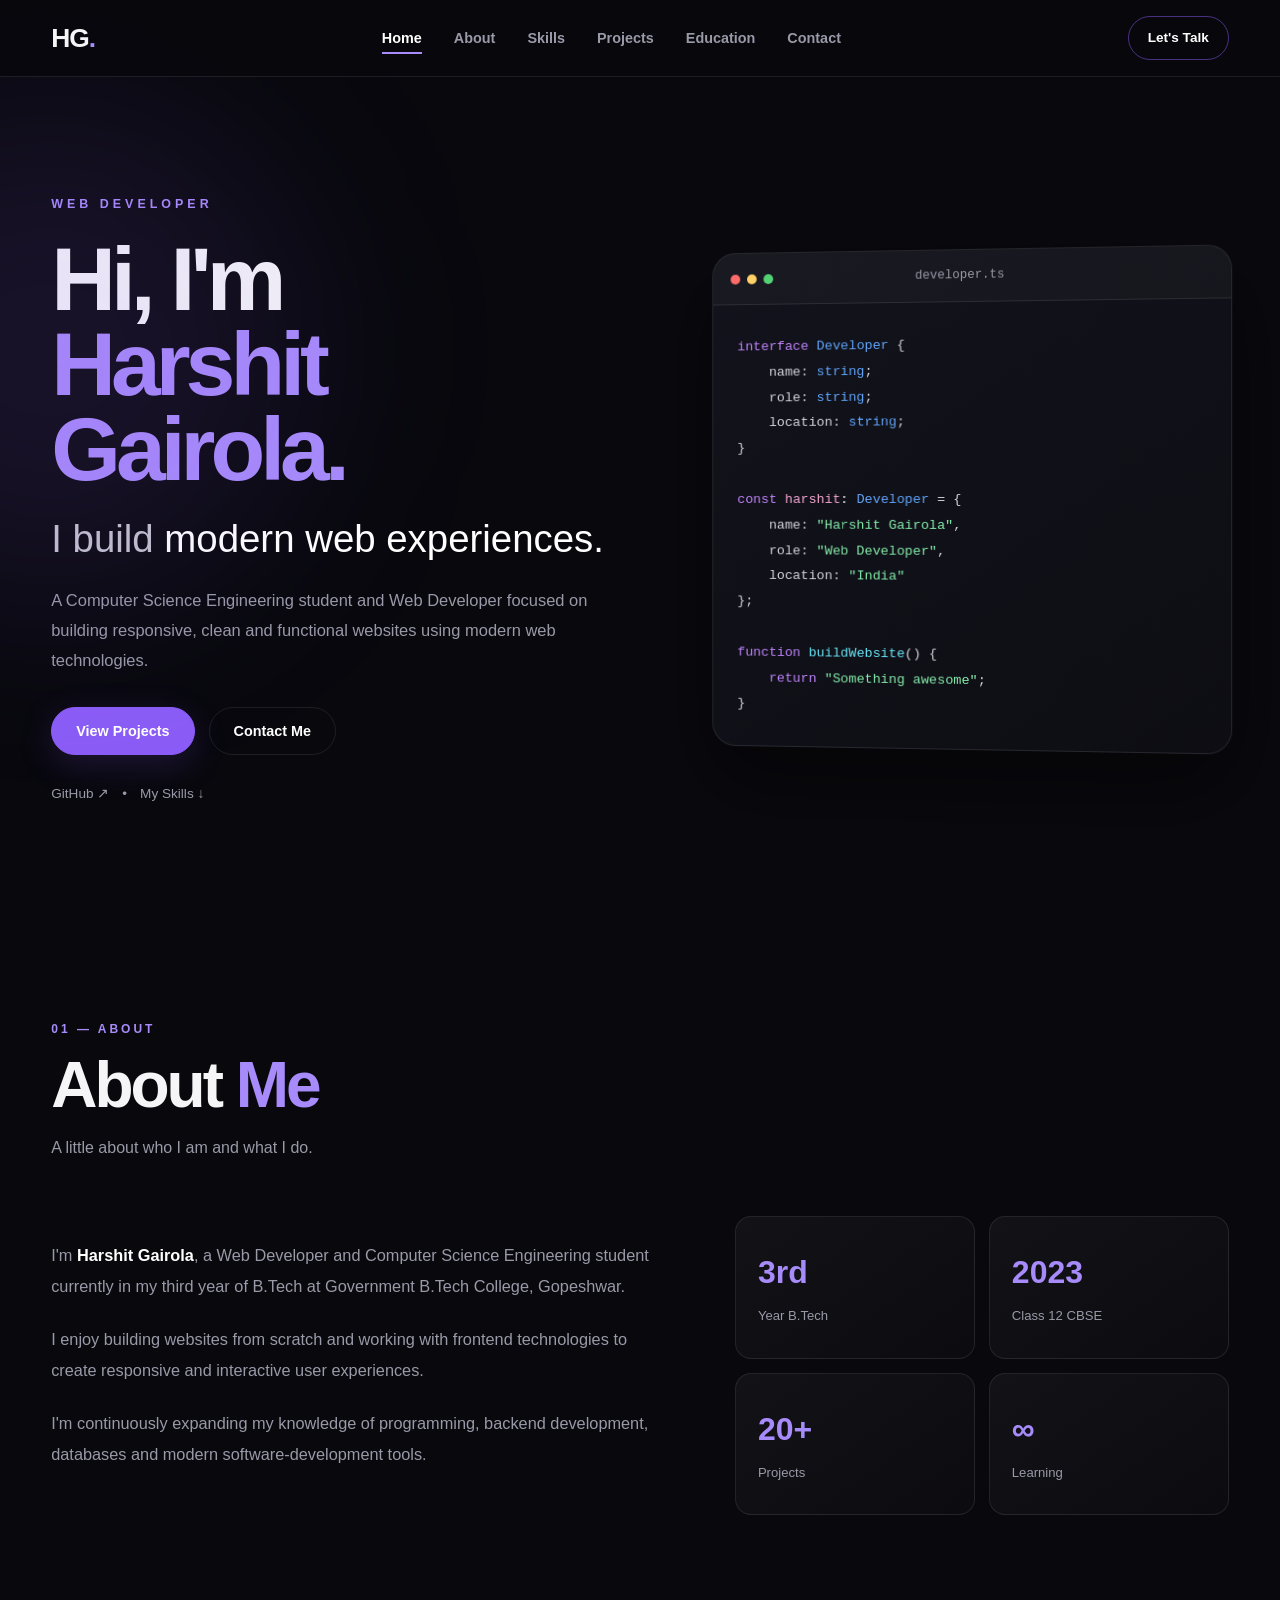
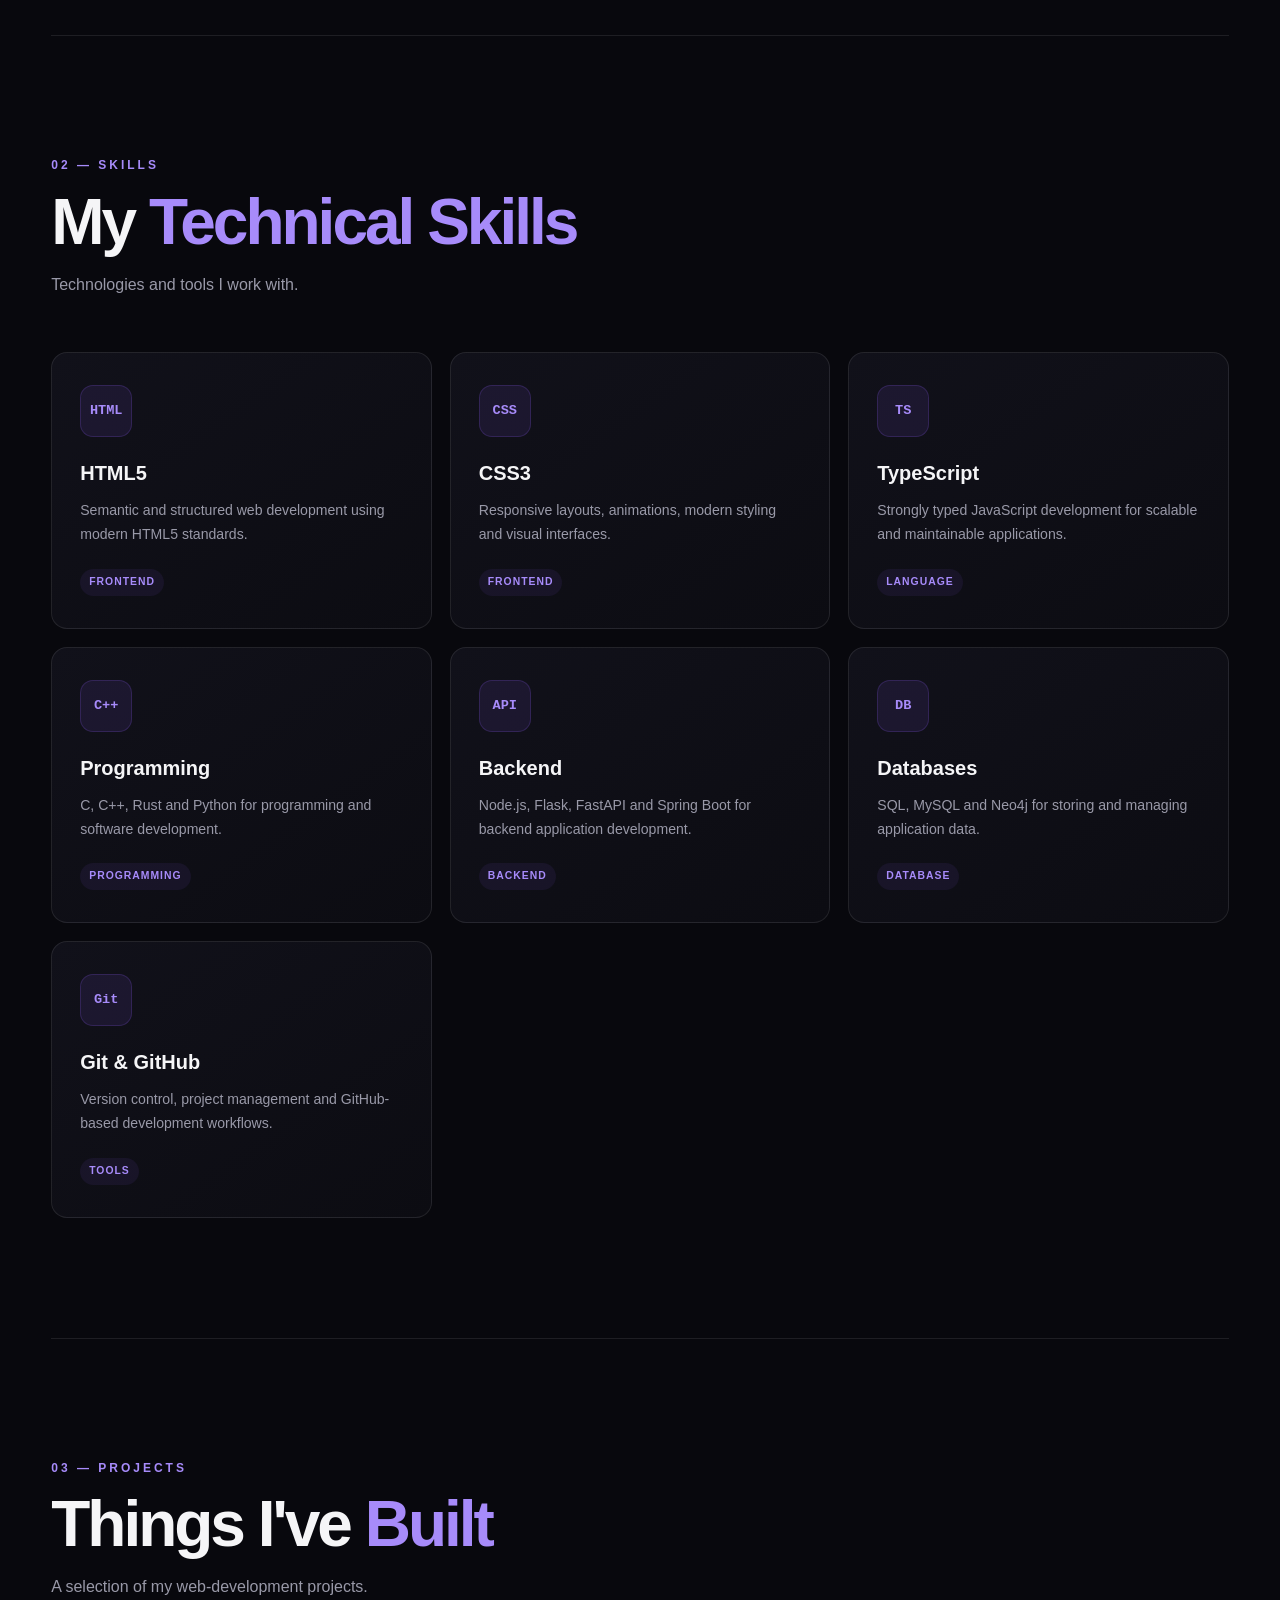
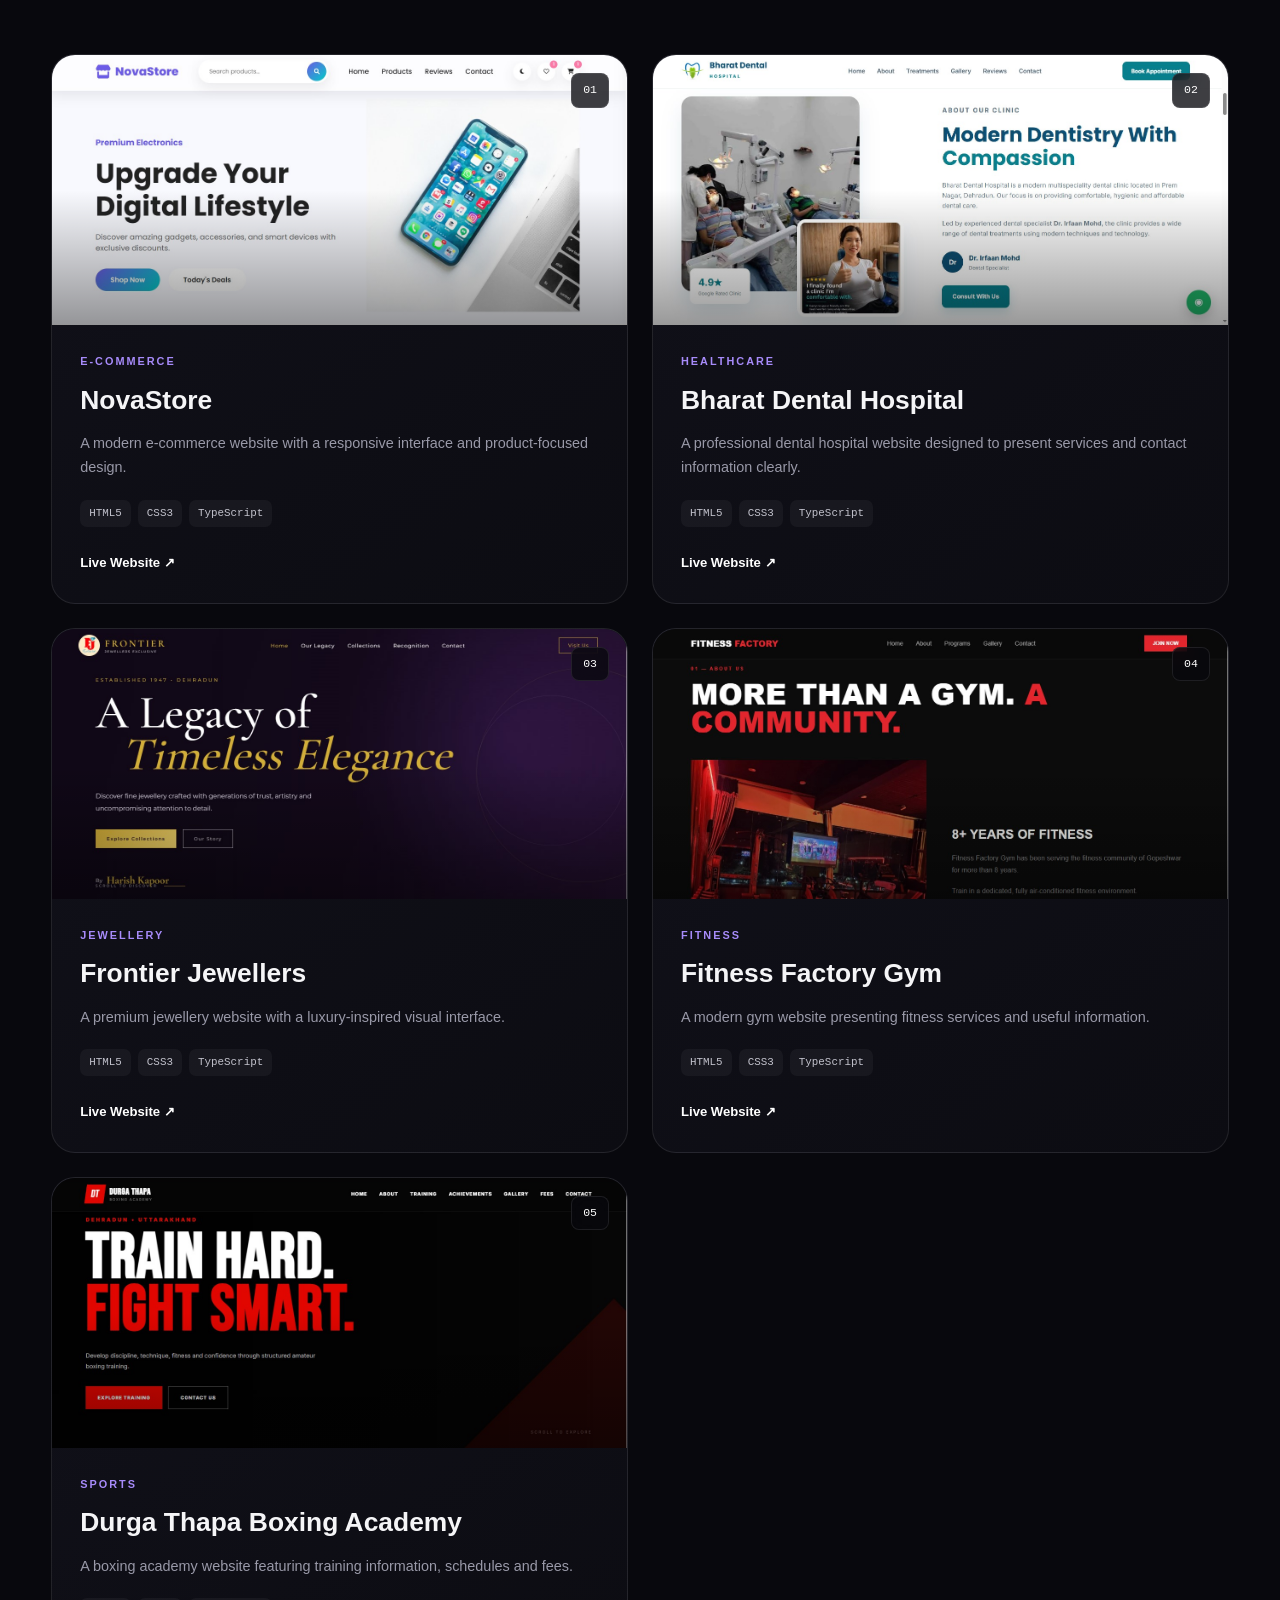
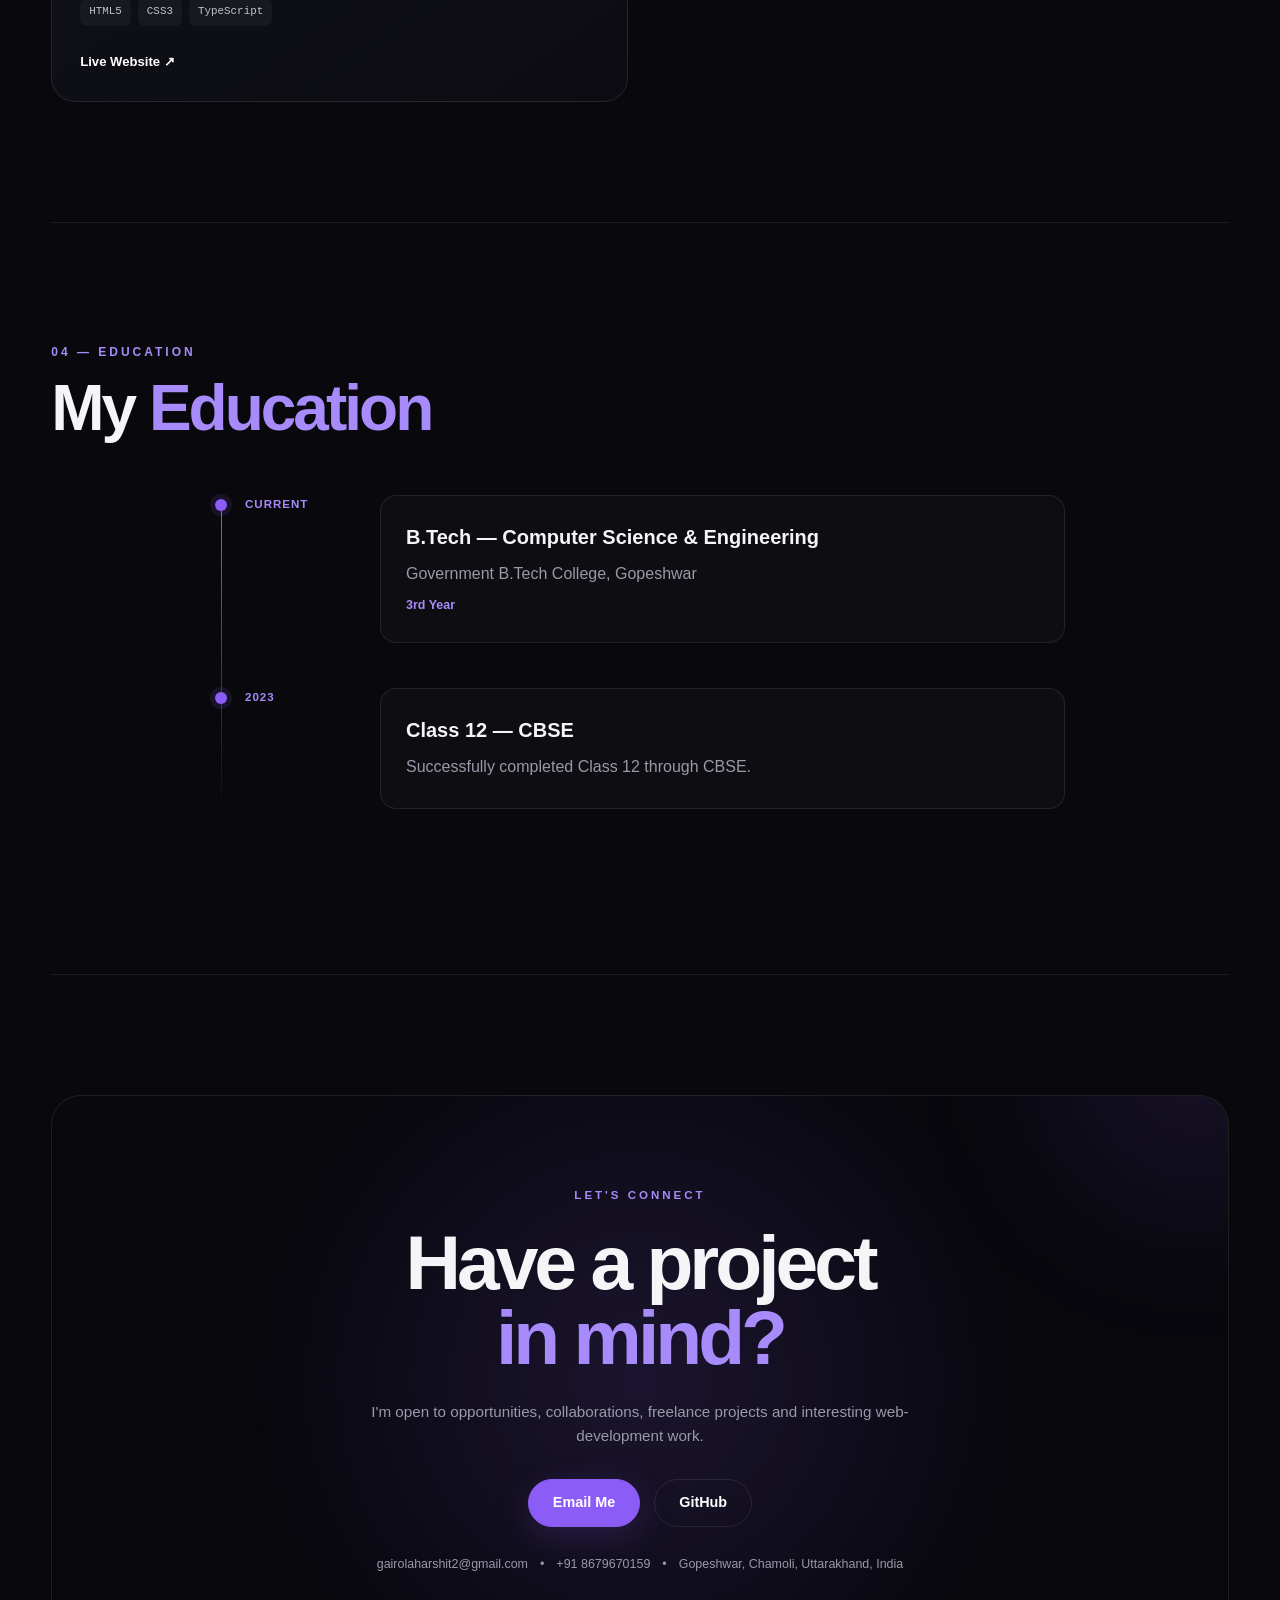
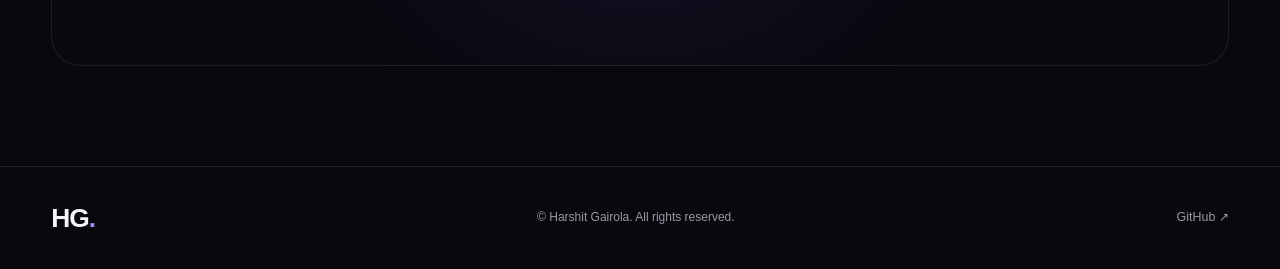
==== commit 98e407c6: "Update index.html" ====
--- a/index.html
+++ b/index.html
@@ -657,7 +657,7 @@
                     <div class="project-image">
 
                         <img
-                            src="./image/web3.jpg"
+                            src="./image/web5.jpg"
                             alt="Frontier Jewellers website preview"
                         >
 
@@ -712,7 +712,7 @@
                     <div class="project-image">
 
                         <img
-                            src="./image/web4.jpg"
+                            src="./image/web3.jpg"
                             alt="Fitness Factory Gym website preview"
                         >
 
@@ -767,7 +767,7 @@
                     <div class="project-image">
 
                         <img
-                            src="./image/web5.jpg"
+                            src="./image/web4.jpg"
                             alt="Durga Thapa Boxing Academy website preview"
                         >
 
--- a/style.css
+++ b/style.css
@@ -1,6 +1,12 @@
-/* =========================
-   RESET
-========================= */
+/* =========================================================
+   HARSHIT GAIROLA — DEVELOPER PORTFOLIO
+   CSS3 STYLESHEET
+========================================================= */
+
+
+/* =========================================================
+   1. RESET
+========================================================= */
 
 * {
     margin: 0;
@@ -13,10 +19,18 @@
 }
 
 body {
-    font-family: "Inter", sans-serif;
-    background: #08080c;
-    color: #f5f3ff;
+    font-family:
+        Inter,
+        "Segoe UI",
+        Roboto,
+        Arial,
+        sans-serif;
+
+    background: #08080d;
+    color: #f5f5f7;
+
     line-height: 1.6;
+
     overflow-x: hidden;
 }
 
@@ -26,85 +40,174 @@
 }
 
 button {
-    font-family: inherit;
-}
-
-.container {
-    width: min(1120px, 92%);
+    font: inherit;
+}
+
+img {
+    display: block;
+    width: 100%;
+}
+
+
+/* =========================================================
+   2. VARIABLES
+========================================================= */
+
+:root {
+
+    --background: #08080d;
+    --background-light: #101018;
+    --card: #11111a;
+    --card-hover: #151522;
+
+    --purple: #8b5cf6;
+    --purple-light: #a78bfa;
+    --purple-dark: #6d28d9;
+
+    --white: #ffffff;
+    --text: #f5f5f7;
+    --muted: #9999a8;
+    --muted-light: #c2c2cc;
+
+    --border: rgba(255, 255, 255, 0.09);
+
+    --radius-small: 10px;
+    --radius-medium: 16px;
+    --radius-large: 24px;
+
+    --max-width: 1180px;
+
+    --transition:
+        0.3s ease;
+}
+
+
+/* =========================================================
+   3. GLOBAL
+========================================================= */
+
+body::selection {
+    background: var(--purple);
+    color: white;
+}
+
+section {
+    scroll-margin-top: 90px;
+}
+
+.section {
+    width: min(var(--max-width), 92%);
     margin: 0 auto;
-}
-
-
-/* =========================
-   NAVBAR
-========================= */
-
-.navbar {
+    padding: 120px 0;
+}
+
+
+/* =========================================================
+   4. HEADER
+========================================================= */
+
+.site-header {
     position: fixed;
+
     top: 0;
     left: 0;
+
     width: 100%;
+
     z-index: 1000;
 
-    background: rgba(8, 8, 12, 0.82);
+    background:
+        rgba(8, 8, 13, 0.82);
+
     backdrop-filter: blur(18px);
     -webkit-backdrop-filter: blur(18px);
 
-    border-bottom: 1px solid rgba(255, 255, 255, 0.07);
-}
-
-.nav-container {
-    min-height: 75px;
+    border-bottom: 1px solid var(--border);
+}
+
+.navbar {
+    width: min(var(--max-width), 92%);
+
+    height: 76px;
+
+    margin: auto;
 
     display: flex;
+
     align-items: center;
+
     justify-content: space-between;
 }
 
+
+/* =========================================================
+   LOGO
+========================================================= */
+
 .logo {
-    font-size: 1.7rem;
-    font-weight: 800;
+    font-size: 1.65rem;
+
+    font-weight: 900;
+
     letter-spacing: -1px;
+
+    transition: var(--transition);
 }
 
 .logo span {
-    color: #8b5cf6;
-}
+    color: var(--purple-light);
+}
+
+.logo:hover {
+    transform: translateY(-2px);
+}
+
+
+/* =========================================================
+   NAVIGATION
+========================================================= */
 
 .nav-links {
+    list-style: none;
+
     display: flex;
+
     align-items: center;
-    gap: 30px;
+
+    gap: 32px;
 }
 
 .nav-links a {
     position: relative;
 
-    color: #a8a3b8;
+    color: var(--muted);
+
     font-size: 0.9rem;
+
     font-weight: 600;
 
-    transition: 0.25s ease;
+    transition: var(--transition);
+}
+
+.nav-links a::after {
+    content: "";
+
+    position: absolute;
+
+    left: 0;
+    bottom: -8px;
+
+    width: 0;
+    height: 2px;
+
+    background: var(--purple-light);
+
+    transition: var(--transition);
 }
 
 .nav-links a:hover,
 .nav-links a.active {
-    color: #ffffff;
-}
-
-.nav-links a::after {
-    content: "";
-
-    position: absolute;
-    left: 0;
-    bottom: -8px;
-
-    width: 0;
-    height: 2px;
-
-    background: #8b5cf6;
-
-    transition: width 0.25s ease;
+    color: var(--white);
 }
 
 .nav-links a:hover::after,
@@ -112,49 +215,77 @@
     width: 100%;
 }
 
+
+/* =========================================================
+   NAV BUTTON
+========================================================= */
+
 .nav-button {
-    padding: 11px 18px;
+    padding: 10px 19px;
 
     border: 1px solid rgba(139, 92, 246, 0.5);
-    border-radius: 10px;
-
-    color: #ffffff;
+
+    border-radius: 999px;
+
+    color: var(--white);
+
     font-size: 0.85rem;
+
     font-weight: 700;
 
-    transition: 0.25s ease;
+    transition: var(--transition);
 }
 
 .nav-button:hover {
-    background: #8b5cf6;
-    border-color: #8b5cf6;
+    background: var(--purple);
+
+    border-color: var(--purple);
+
     transform: translateY(-2px);
-}
+
+    box-shadow:
+        0 8px 25px rgba(139, 92, 246, 0.25);
+}
+
+
+/* =========================================================
+   MOBILE MENU BUTTON
+========================================================= */
 
 .menu-toggle {
     display: none;
 
-    background: transparent;
-    border: none;
-
-    color: white;
-    font-size: 1.7rem;
+    border: 1px solid var(--border);
+
+    background: var(--card);
+
+    color: var(--white);
+
+    width: 42px;
+    height: 42px;
+
+    border-radius: 10px;
 
     cursor: pointer;
 }
 
 
-/* =========================
-   HERO
-========================= */
+/* =========================================================
+   5. HERO
+========================================================= */
 
 .hero {
     min-height: 100vh;
 
+    width: min(var(--max-width), 92%);
+
+    margin: auto;
+
     display: flex;
+
     align-items: center;
 
-    padding: 130px 0 80px;
+    padding-top: 100px;
 
     position: relative;
 }
@@ -167,12 +298,12 @@
     width: 500px;
     height: 500px;
 
-    top: 10%;
-    left: -200px;
-
-    background: rgba(124, 58, 237, 0.13);
-
-    filter: blur(120px);
+    top: 100px;
+    left: -250px;
+
+    background: rgba(139, 92, 246, 0.12);
+
+    filter: blur(100px);
 
     border-radius: 50%;
 
@@ -180,425 +311,557 @@
 }
 
 .hero-container {
+    width: 100%;
+
     display: grid;
+
     grid-template-columns: 1.05fr 0.95fr;
 
+    gap: 80px;
+
     align-items: center;
-
-    gap: 70px;
-}
-
-.hero-small {
-    color: #a78bfa;
-
-    font-size: 0.75rem;
+}
+
+
+/* =========================================================
+   HERO TEXT
+========================================================= */
+
+.hero-label {
+    color: var(--purple-light);
+
+    font-size: 0.78rem;
+
     font-weight: 800;
 
     letter-spacing: 4px;
 
-    margin-bottom: 15px;
+    margin-bottom: 22px;
 }
 
 .hero h1 {
-    font-size: clamp(3.5rem, 8vw, 6.5rem);
+    font-size:
+        clamp(3rem, 7vw, 6.2rem);
 
     line-height: 0.95;
 
     letter-spacing: -5px;
 
-    margin-bottom: 20px;
+    font-weight: 900;
+
+    margin-bottom: 25px;
 }
 
 .hero h1 span {
     display: block;
-    color: #8b5cf6;
+
+    color: var(--purple-light);
 }
 
 .hero h2 {
-    color: #ddd6fe;
-
-    font-size: clamp(1.2rem, 2vw, 1.6rem);
-
-    margin-bottom: 20px;
-}
-
-.hero-description {
-    max-width: 600px;
-
-    color: #9993a8;
+    font-size:
+        clamp(1.5rem, 3vw, 2.5rem);
+
+    line-height: 1.15;
+
+    color: var(--muted-light);
+
+    margin-bottom: 25px;
+
+    font-weight: 500;
+}
+
+.hero h2 span {
+    color: var(--white);
+}
+
+.hero-text {
+    max-width: 620px;
+
+    color: var(--muted);
+
+    font-size: 1.03rem;
+
+    line-height: 1.8;
+
+    margin-bottom: 32px;
+}
+
+
+/* =========================================================
+   BUTTONS
+========================================================= */
+
+.hero-buttons,
+.contact-buttons {
+    display: flex;
+
+    flex-wrap: wrap;
+
+    gap: 14px;
+}
+
+.button {
+    display: inline-flex;
+
+    align-items: center;
+
+    justify-content: center;
+
+    min-height: 48px;
+
+    padding: 0 24px;
+
+    border-radius: 999px;
+
+    font-size: 0.9rem;
+
+    font-weight: 750;
+
+    transition: var(--transition);
+
+    cursor: pointer;
+}
+
+.button-primary {
+    background: var(--purple);
+
+    color: white;
+
+    border: 1px solid var(--purple);
+
+    box-shadow:
+        0 10px 35px rgba(139, 92, 246, 0.18);
+}
+
+.button-primary:hover {
+    background: var(--purple-dark);
+
+    transform: translateY(-3px);
+
+    box-shadow:
+        0 14px 40px rgba(139, 92, 246, 0.3);
+}
+
+.button-secondary {
+    background: transparent;
+
+    color: var(--white);
+
+    border: 1px solid var(--border);
+}
+
+.button-secondary:hover {
+    border-color: var(--purple);
+
+    background: rgba(139, 92, 246, 0.08);
+
+    transform: translateY(-3px);
+}
+
+
+/* =========================================================
+   HERO SOCIALS
+========================================================= */
+
+.hero-socials {
+    display: flex;
+
+    align-items: center;
+
+    gap: 13px;
+
+    margin-top: 28px;
+
+    color: var(--muted);
+
+    font-size: 0.85rem;
+}
+
+.hero-socials a {
+    transition: var(--transition);
+}
+
+.hero-socials a:hover {
+    color: var(--purple-light);
+}
+
+
+/* =========================================================
+   6. CODE WINDOW
+========================================================= */
+
+.hero-code {
+    display: flex;
+
+    justify-content: center;
+
+    perspective: 1000px;
+}
+
+.code-window {
+    width: 100%;
+
+    max-width: 560px;
+
+    background:
+        linear-gradient(
+            145deg,
+            #13131d,
+            #0d0d13
+        );
+
+    border: 1px solid var(--border);
+
+    border-radius: var(--radius-large);
+
+    overflow: hidden;
+
+    box-shadow:
+        0 35px 80px rgba(0, 0, 0, 0.45);
+
+    transform: rotateY(-4deg);
+
+    transition: var(--transition);
+}
+
+.code-window:hover {
+    transform:
+        rotateY(0deg)
+        translateY(-8px);
+
+    border-color:
+        rgba(139, 92, 246, 0.3);
+}
+
+.window-header {
+    height: 52px;
+
+    display: flex;
+
+    align-items: center;
+
+    padding: 0 18px;
+
+    border-bottom: 1px solid var(--border);
+
+    background: rgba(255, 255, 255, 0.025);
+}
+
+.window-header p {
+    margin: auto;
+
+    transform: translateX(-30px);
+
+    color: var(--muted);
+
+    font-family: monospace;
+
+    font-size: 0.78rem;
+}
+
+.window-dots {
+    display: flex;
+
+    gap: 7px;
+}
+
+.window-dots span {
+    width: 10px;
+    height: 10px;
+
+    border-radius: 50%;
+
+    background: #444;
+}
+
+.window-dots span:nth-child(1) {
+    background: #ff6b6b;
+}
+
+.window-dots span:nth-child(2) {
+    background: #ffd166;
+}
+
+.window-dots span:nth-child(3) {
+    background: #52d273;
+}
+
+.code-content {
+    padding: 30px 25px;
+
+    overflow-x: auto;
+}
+
+.code-content pre {
+    font-family:
+        "Cascadia Code",
+        "Fira Code",
+        Consolas,
+        monospace;
+
+    font-size: 0.85rem;
+
+    line-height: 1.9;
+
+    color: #d5d5df;
+}
+
+.keyword {
+    color: #c084fc;
+}
+
+.type {
+    color: #60a5fa;
+}
+
+.variable {
+    color: #f9a8d4;
+}
+
+.string {
+    color: #86efac;
+}
+
+.function {
+    color: #67e8f9;
+}
+
+
+/* =========================================================
+   7. SECTION HEADER
+========================================================= */
+
+.section-header {
+    max-width: 700px;
+
+    margin-bottom: 55px;
+}
+
+.section-label {
+    color: var(--purple-light);
+
+    font-size: 0.75rem;
+
+    font-weight: 800;
+
+    letter-spacing: 3px;
+
+    margin-bottom: 14px;
+}
+
+.section-header h2 {
+    font-size:
+        clamp(2.4rem, 5vw, 4.3rem);
+
+    line-height: 1;
+
+    letter-spacing: -3px;
+
+    margin-bottom: 18px;
+}
+
+.section-header h2 span {
+    color: var(--purple-light);
+}
+
+.section-header > p:last-child {
+    color: var(--muted);
 
     font-size: 1rem;
-
-    margin-bottom: 30px;
-}
-
-.hero-buttons {
+}
+
+
+/* =========================================================
+   8. ABOUT
+========================================================= */
+
+.about-container {
+    display: grid;
+
+    grid-template-columns:
+        1.1fr 0.9fr;
+
+    gap: 80px;
+
+    align-items: center;
+}
+
+.about-content p {
+    color: var(--muted);
+
+    font-size: 1.02rem;
+
+    line-height: 1.9;
+
+    margin-bottom: 22px;
+}
+
+.about-content strong {
+    color: var(--white);
+}
+
+
+/* =========================================================
+   ABOUT STATS
+========================================================= */
+
+.about-stats {
+    display: grid;
+
+    grid-template-columns: repeat(2, 1fr);
+
+    gap: 14px;
+}
+
+.stat {
+    padding: 30px 22px;
+
+    background:
+        linear-gradient(
+            145deg,
+            rgba(255,255,255,0.045),
+            rgba(255,255,255,0.015)
+        );
+
+    border: 1px solid var(--border);
+
+    border-radius: var(--radius-medium);
+
+    transition: var(--transition);
+}
+
+.stat:hover {
+    transform: translateY(-5px);
+
+    border-color:
+        rgba(139, 92, 246, 0.35);
+
+    background:
+        rgba(139, 92, 246, 0.07);
+}
+
+.stat strong {
+    display: block;
+
+    font-size: 2rem;
+
+    color: var(--purple-light);
+
+    margin-bottom: 4px;
+}
+
+.stat span {
+    color: var(--muted);
+
+    font-size: 0.82rem;
+}
+
+
+/* =========================================================
+   9. SKILLS
+========================================================= */
+
+.skills-section {
+    border-top: 1px solid var(--border);
+}
+
+.skills-container {
+    display: grid;
+
+    grid-template-columns:
+        repeat(3, 1fr);
+
+    gap: 18px;
+}
+
+.skill-card {
+    position: relative;
+
+    padding: 32px 28px;
+
+    background:
+        linear-gradient(
+            145deg,
+            #11111a,
+            #0c0c12
+        );
+
+    border: 1px solid var(--border);
+
+    border-radius: var(--radius-medium);
+
+    overflow: hidden;
+
+    transition: var(--transition);
+}
+
+.skill-card::before {
+    content: "";
+
+    position: absolute;
+
+    top: 0;
+    left: 0;
+
+    width: 100%;
+    height: 2px;
+
+    background:
+        linear-gradient(
+            90deg,
+            transparent,
+            var(--purple),
+            transparent
+        );
+
+    transform: translateX(-100%);
+
+    transition: 0.5s ease;
+}
+
+.skill-card:hover::before {
+    transform: translateX(0);
+}
+
+.skill-card:hover {
+    transform: translateY(-7px);
+
+    border-color:
+        rgba(139, 92, 246, 0.3);
+
+    background: var(--card-hover);
+
+    box-shadow:
+        0 20px 45px rgba(0, 0, 0, 0.25);
+}
+
+.skill-icon {
+    width: 52px;
+    height: 52px;
+
     display: flex;
-    gap: 14px;
-
-    flex-wrap: wrap;
-}
-
-.btn {
-    display: inline-flex;
 
     align-items: center;
     justify-content: center;
 
-    min-height: 48px;
-
-    padding: 0 22px;
-
-    border-radius: 10px;
-
-    font-size: 0.9rem;
-    font-weight: 700;
-
-    transition: 0.25s ease;
-}
-
-.primary-btn {
-    background: #8b5cf6;
-    color: #ffffff;
-
-    box-shadow: 0 10px 30px rgba(139, 92, 246, 0.2);
-}
-
-.primary-btn:hover {
-    background: #7c3aed;
-    transform: translateY(-3px);
-
-    box-shadow: 0 15px 35px rgba(139, 92, 246, 0.3);
-}
-
-.secondary-btn {
-    background: rgba(255, 255, 255, 0.03);
-
-    border: 1px solid rgba(255, 255, 255, 0.12);
-
-    color: #ffffff;
-}
-
-.secondary-btn:hover {
-    border-color: #8b5cf6;
-    background: rgba(139, 92, 246, 0.08);
-
-    transform: translateY(-3px);
-}
-
-.hero-links {
-    display: flex;
-    gap: 25px;
-
-    margin-top: 25px;
-}
-
-.hero-links a {
-    color: #8f899d;
+    margin-bottom: 20px;
+
+    border-radius: 13px;
+
+    background:
+        rgba(139, 92, 246, 0.1);
+
+    border: 1px solid
+        rgba(139, 92, 246, 0.2);
+
+    color: var(--purple-light);
+
+    font-family: monospace;
 
     font-size: 0.85rem;
-    font-weight: 600;
-
-    transition: 0.25s ease;
-}
-
-.hero-links a:hover {
-    color: #a78bfa;
-}
-
-
-/* =========================
-   CODE CARD
-========================= */
-
-.hero-card {
-    position: relative;
-
-    display: flex;
-    justify-content: center;
-}
-
-.hero-card-glow {
-    position: absolute;
-
-    width: 300px;
-    height: 300px;
-
-    background: rgba(139, 92, 246, 0.25);
-
-    filter: blur(100px);
-
-    border-radius: 50%;
-}
-
-.code-window {
-    position: relative;
-    z-index: 2;
-
-    width: 100%;
-    max-width: 500px;
-
-    background: #101016;
-
-    border: 1px solid rgba(255, 255, 255, 0.1);
-
-    border-radius: 18px;
-
-    overflow: hidden;
-
-    box-shadow:
-        0 30px 80px rgba(0, 0, 0, 0.5),
-        0 0 50px rgba(139, 92, 246, 0.08);
-
-    transform: rotate(1deg);
-
-    transition: 0.4s ease;
-}
-
-.code-window:hover {
-    transform: rotate(0deg) translateY(-8px);
-}
-
-.window-top {
-    height: 45px;
-
-    display: flex;
-    align-items: center;
-
-    gap: 7px;
-
-    padding: 0 17px;
-
-    background: #16161e;
-
-    border-bottom: 1px solid rgba(255, 255, 255, 0.06);
-}
-
-.window-top span {
-    width: 10px;
-    height: 10px;
-
-    border-radius: 50%;
-
-    background: #555;
-}
-
-.window-top span:nth-child(1) {
-    background: #ff5f57;
-}
-
-.window-top span:nth-child(2) {
-    background: #febc2e;
-}
-
-.window-top span:nth-child(3) {
-    background: #28c840;
-}
-
-.code-content {
-    padding: 28px;
-
-    font-family: "Courier New", monospace;
-
-    font-size: 0.86rem;
-
-    line-height: 2;
-
-    color: #d4d4d8;
-}
-
-.code-content p {
-    margin: 0;
-}
-
-.indent {
-    padding-left: 25px;
-}
-
-.indent2 {
-    padding-left: 50px;
-}
-
-.purple {
-    color: #c084fc;
-}
-
-.green {
-    color: #86efac;
-}
-
-
-/* =========================
-   SECTIONS
-========================= */
-
-.section {
-    padding: 110px 0;
-
-    border-top: 1px solid rgba(255, 255, 255, 0.06);
-}
-
-.section-heading {
-    max-width: 750px;
-
-    margin-bottom: 55px;
-}
-
-.section-heading p {
-    color: #a78bfa;
-
-    font-size: 0.72rem;
-    font-weight: 800;
-
-    letter-spacing: 3px;
-
-    margin-bottom: 14px;
-}
-
-.section-heading h2 {
-    font-size: clamp(2.3rem, 5vw, 4rem);
-
-    line-height: 1.05;
-
-    letter-spacing: -2px;
-}
-
-.section-heading h2 span {
-    color: #8b5cf6;
-}
-
-
-/* =========================
-   ABOUT
-========================= */
-
-.about-grid {
-    display: grid;
-
-    grid-template-columns: 1fr 1fr;
-
-    gap: 70px;
-
-    align-items: start;
-}
-
-.about-text p {
-    color: #aaa4b5;
-
-    font-size: 1rem;
-
-    margin-bottom: 20px;
-}
-
-.about-stats {
-    display: grid;
-
-    grid-template-columns: repeat(2, 1fr);
-
-    gap: 15px;
-}
-
-.stat-card {
-    padding: 25px;
-
-    background: #101016;
-
-    border: 1px solid rgba(255, 255, 255, 0.08);
-
-    border-radius: 15px;
-
-    transition: 0.3s ease;
-}
-
-.stat-card:hover {
-    border-color: rgba(139, 92, 246, 0.5);
-
-    transform: translateY(-5px);
-}
-
-.stat-card strong {
-    display: block;
-
-    color: #a78bfa;
-
-    font-size: 2rem;
-
-    margin-bottom: 5px;
-}
-
-.stat-card span {
-    color: #8f899d;
-
-    font-size: 0.8rem;
-}
-
-
-/* =========================
-   SKILLS
-========================= */
-
-.skills-section {
-    background: #0b0b10;
-}
-
-.skills-grid {
-    display: grid;
-
-    grid-template-columns: repeat(4, 1fr);
-
-    gap: 16px;
-}
-
-.skill-card {
-    position: relative;
-
-    min-height: 210px;
-
-    padding: 25px;
-
-    background: #101016;
-
-    border: 1px solid rgba(255, 255, 255, 0.07);
-
-    border-radius: 16px;
-
-    overflow: hidden;
-
-    transition: 0.3s ease;
-}
-
-.skill-card::before {
-    content: "";
-
-    position: absolute;
-
-    width: 100px;
-    height: 100px;
-
-    right: -50px;
-    bottom: -50px;
-
-    background: rgba(139, 92, 246, 0.15);
-
-    filter: blur(30px);
-
-    border-radius: 50%;
-}
-
-.skill-card:hover {
-    transform: translateY(-7px);
-
-    border-color: rgba(139, 92, 246, 0.45);
-}
-
-.skill-number {
-    color: #6f697b;
-
-    font-family: monospace;
-
-    font-size: 0.75rem;
-
-    margin-bottom: 35px;
+
+    font-weight: 900;
 }
 
 .skill-card h3 {
@@ -608,294 +871,368 @@
 }
 
 .skill-card p {
-    color: #85808f;
-
-    font-size: 0.82rem;
-}
-
-
-/* =========================
-   PROJECTS
-========================= */
-
-.projects-grid {
+    color: var(--muted);
+
+    font-size: 0.88rem;
+
+    line-height: 1.7;
+
+    margin-bottom: 20px;
+}
+
+.skill-tag {
+    display: inline-block;
+
+    padding: 5px 9px;
+
+    border-radius: 999px;
+
+    color: var(--purple-light);
+
+    background:
+        rgba(139, 92, 246, 0.08);
+
+    font-size: 0.65rem;
+
+    font-weight: 800;
+
+    letter-spacing: 1px;
+}
+
+
+/* =========================================================
+   10. PROJECTS
+========================================================= */
+
+.projects-section {
+    border-top: 1px solid var(--border);
+}
+
+.projects-container {
     display: grid;
 
-    grid-template-columns: repeat(2, 1fr);
-
-    gap: 25px;
+    grid-template-columns:
+        repeat(2, 1fr);
+
+    gap: 24px;
 }
 
 .project-card {
     overflow: hidden;
 
-    background: #101016;
-
-    border: 1px solid rgba(255, 255, 255, 0.08);
-
-    border-radius: 18px;
-
-    transition: 0.35s ease;
+    background:
+        linear-gradient(
+            145deg,
+            #11111a,
+            #0c0c12
+        );
+
+    border: 1px solid var(--border);
+
+    border-radius: var(--radius-large);
+
+    transition: var(--transition);
 }
 
 .project-card:hover {
     transform: translateY(-8px);
 
-    border-color: rgba(139, 92, 246, 0.4);
-
-    box-shadow: 0 20px 60px rgba(0, 0, 0, 0.25);
-}
+    border-color:
+        rgba(139, 92, 246, 0.3);
+
+    box-shadow:
+        0 25px 60px rgba(0, 0, 0, 0.35);
+}
+
+
+/* =========================================================
+   PROJECT IMAGE
+========================================================= */
 
 .project-image {
-    height: 230px;
-
     position: relative;
 
+    height: 270px;
+
     overflow: hidden;
 
-    background-size: cover;
-    background-position: center;
-
-    background-color: #191922;
-}
-
-/*
-    These use your existing project screenshots.
-*/
-
-.project-one {
-    background-image:
+    background: #15151d;
+}
+
+.project-image::after {
+    content: "";
+
+    position: absolute;
+
+    inset: 0;
+
+    background:
         linear-gradient(
-            rgba(20, 10, 40, 0.25),
-            rgba(20, 10, 40, 0.45)
-        ),
-        url("web1.jpg");
-}
-
-.project-two {
-    background-image:
+            to top,
+            rgba(0,0,0,0.4),
+            transparent 50%
+        );
+
+    pointer-events: none;
+}
+
+.project-image img {
+    width: 100%;
+    height: 100%;
+
+    object-fit: cover;
+
+    transition:
+        transform 0.6s ease;
+}
+
+.project-card:hover
+.project-image img {
+    transform: scale(1.05);
+}
+
+.project-number {
+    position: absolute;
+
+    top: 18px;
+    right: 18px;
+
+    z-index: 2;
+
+    padding: 7px 11px;
+
+    border-radius: 8px;
+
+    background:
+        rgba(8, 8, 13, 0.78);
+
+    backdrop-filter: blur(10px);
+
+    color: white;
+
+    font-family: monospace;
+
+    font-size: 0.72rem;
+
+    border: 1px solid var(--border);
+}
+
+
+/* =========================================================
+   PROJECT CONTENT
+========================================================= */
+
+.project-content {
+    padding: 28px;
+}
+
+.project-category {
+    color: var(--purple-light);
+
+    font-size: 0.68rem;
+
+    font-weight: 800;
+
+    letter-spacing: 2px;
+
+    margin-bottom: 8px;
+}
+
+.project-content h3 {
+    font-size: 1.65rem;
+
+    margin-bottom: 10px;
+}
+
+.project-content > p:not(.project-category) {
+    color: var(--muted);
+
+    font-size: 0.9rem;
+
+    line-height: 1.7;
+
+    margin-bottom: 20px;
+}
+
+.project-tech {
+    display: flex;
+
+    flex-wrap: wrap;
+
+    gap: 7px;
+
+    margin-bottom: 22px;
+}
+
+.project-tech span {
+    padding: 5px 9px;
+
+    border-radius: 7px;
+
+    background:
+        rgba(255,255,255,0.045);
+
+    color: var(--muted-light);
+
+    font-family: monospace;
+
+    font-size: 0.68rem;
+}
+
+.project-link {
+    display: inline-flex;
+
+    align-items: center;
+
+    color: var(--white);
+
+    font-size: 0.82rem;
+
+    font-weight: 750;
+
+    transition: var(--transition);
+}
+
+.project-link:hover {
+    color: var(--purple-light);
+
+    transform: translateX(4px);
+}
+
+
+/* =========================================================
+   11. EDUCATION
+========================================================= */
+
+.education-section {
+    border-top: 1px solid var(--border);
+}
+
+.education-timeline {
+    position: relative;
+
+    max-width: 850px;
+
+    margin: auto;
+
+    padding-left: 30px;
+}
+
+.education-timeline::before {
+    content: "";
+
+    position: absolute;
+
+    top: 10px;
+    bottom: 10px;
+
+    left: 6px;
+
+    width: 1px;
+
+    background:
         linear-gradient(
-            rgba(20, 10, 40, 0.25),
-            rgba(20, 10, 40, 0.45)
-        ),
-        url("web2.jpg");
-}
-
-.project-three {
-    background-image:
-        linear-gradient(
-            rgba(20, 10, 40, 0.25),
-            rgba(20, 10, 40, 0.45)
-        ),
-        url("web3.jpg");
-}
-
-.project-four {
-    background-image:
-        linear-gradient(
-            rgba(20, 10, 40, 0.25),
-            rgba(20, 10, 40, 0.45)
-        ),
-        url("web4.jpg");
-}
-
-.project-five {
-    background-image:
-        linear-gradient(
-            rgba(20, 10, 40, 0.25),
-            rgba(20, 10, 40, 0.45)
-        ),
-        url("web5.jpg");
-}
-
-.project-overlay {
+            to bottom,
+            var(--purple),
+            rgba(139,92,246,0.05)
+        );
+}
+
+.education-item {
+    position: relative;
+
+    display: grid;
+
+    grid-template-columns: 100px 1fr;
+
+    gap: 35px;
+
+    margin-bottom: 45px;
+}
+
+.education-item::before {
+    content: "";
+
     position: absolute;
 
-    inset: 0;
-
-    display: flex;
-    align-items: flex-end;
-
-    padding: 20px;
-
-    background: linear-gradient(
-        transparent 40%,
-        rgba(0, 0, 0, 0.7)
-    );
-}
-
-.project-overlay span {
-    padding: 7px 11px;
-
-    border: 1px solid rgba(255, 255, 255, 0.15);
-
-    border-radius: 7px;
-
-    background: rgba(0, 0, 0, 0.4);
-
-    color: #ddd6fe;
-
-    font-size: 0.65rem;
-    font-weight: 800;
-
-    letter-spacing: 1px;
-}
-
-.project-content {
-    padding: 25px;
-}
-
-.project-category {
-    color: #a78bfa;
-
-    font-size: 0.65rem;
-    font-weight: 800;
-
-    letter-spacing: 2px;
-
-    margin-bottom: 8px;
-}
-
-.project-content h3 {
-    font-size: 1.35rem;
-
-    margin-bottom: 10px;
-}
-
-.project-content > p:not(.project-category) {
-    color: #898492;
-
-    font-size: 0.85rem;
-
-    margin-bottom: 20px;
-}
-
-.project-link {
-    color: #c4b5fd;
-
-    font-size: 0.82rem;
-    font-weight: 700;
-
-    transition: 0.25s ease;
-}
-
-.project-link:hover {
-    color: #ffffff;
-}
-
-
-/* =========================
-   EDUCATION
-========================= */
-
-.education-section {
-    background: #0b0b10;
-}
-
-.timeline {
-    position: relative;
-
-    max-width: 850px;
-
-    margin: auto;
-
-    padding-left: 30px;
-}
-
-.timeline::before {
-    content: "";
-
-    position: absolute;
-
-    left: 5px;
-    top: 5px;
-    bottom: 5px;
-
-    width: 1px;
-
-    background: rgba(139, 92, 246, 0.35);
-}
-
-.timeline-item {
-    position: relative;
-
-    padding-bottom: 45px;
-}
-
-.timeline-dot {
-    position: absolute;
-
     left: -30px;
-    top: 5px;
+
+    top: 4px;
 
     width: 12px;
     height: 12px;
 
-    background: #8b5cf6;
-
     border-radius: 50%;
 
-    box-shadow: 0 0 20px rgba(139, 92, 246, 0.7);
-}
-
-.timeline-content {
+    background: var(--purple);
+
+    box-shadow:
+        0 0 0 5px
+        rgba(139, 92, 246, 0.12);
+}
+
+.education-year {
+    color: var(--purple-light);
+
+    font-size: 0.72rem;
+
+    font-weight: 800;
+
+    letter-spacing: 1px;
+}
+
+.education-content {
     padding: 25px;
 
-    background: #101016;
-
-    border: 1px solid rgba(255, 255, 255, 0.08);
-
-    border-radius: 15px;
-}
-
-.timeline-content > span {
-    color: #a78bfa;
-
-    font-size: 0.68rem;
-    font-weight: 800;
-
-    letter-spacing: 2px;
-}
-
-.timeline-content h3 {
-    margin: 8px 0;
-
-    font-size: 1.15rem;
-}
-
-.timeline-content p {
-    color: #898492;
-
-    font-size: 0.9rem;
-}
-
-.timeline-content small {
-    display: block;
-
-    color: #6f697b;
-
-    margin-top: 8px;
-}
-
-
-/* =========================
-   CONTACT
-========================= */
+    border: 1px solid var(--border);
+
+    border-radius: var(--radius-medium);
+
+    background:
+        rgba(255,255,255,0.025);
+}
+
+.education-content h3 {
+    font-size: 1.25rem;
+
+    margin-bottom: 8px;
+}
+
+.education-content p {
+    color: var(--muted);
+
+    margin-bottom: 4px;
+}
+
+.education-content span {
+    color: var(--purple-light);
+
+    font-size: 0.78rem;
+
+    font-weight: 700;
+}
+
+
+/* =========================================================
+   12. CONTACT
+========================================================= */
 
 .contact-section {
-    border-top: 1px solid rgba(255, 255, 255, 0.07);
+    border-top: 1px solid var(--border);
+
+    padding-bottom: 100px;
 }
 
 .contact-card {
     position: relative;
 
-    padding: 80px 40px;
+    overflow: hidden;
+
+    padding: 90px 40px;
 
     text-align: center;
 
-    overflow: hidden;
-
-    border-radius: 22px;
+    border-radius: 30px;
 
     background:
         radial-gradient(
@@ -904,13 +1241,35 @@
             transparent 60%
         );
 
-    border: 1px solid rgba(255, 255, 255, 0.08);
-}
-
-.contact-small {
-    color: #a78bfa;
+    border: 1px solid var(--border);
+}
+
+.contact-card::before {
+    content: "";
+
+    position: absolute;
+
+    width: 300px;
+    height: 300px;
+
+    top: -180px;
+    right: -120px;
+
+    border-radius: 50%;
+
+    background:
+        rgba(139, 92, 246, 0.1);
+
+    filter: blur(70px);
+}
+
+.contact-label {
+    position: relative;
+
+    color: var(--purple-light);
 
     font-size: 0.72rem;
+
     font-weight: 800;
 
     letter-spacing: 3px;
@@ -919,160 +1278,200 @@
 }
 
 .contact-card h2 {
-    font-size: clamp(2.2rem, 6vw, 4.5rem);
-
-    line-height: 1;
-
-    letter-spacing: -3px;
-
-    margin-bottom: 20px;
+    position: relative;
+
+    font-size:
+        clamp(2.4rem, 6vw, 5rem);
+
+    line-height: 0.98;
+
+    letter-spacing: -4px;
+
+    margin-bottom: 25px;
 }
 
 .contact-card h2 span {
-    color: #a78bfa;
-}
-
-.contact-card > p:not(.contact-small) {
+    display: block;
+
+    color: var(--purple-light);
+}
+
+.contact-card > p:not(.contact-label) {
+    position: relative;
+
     max-width: 600px;
 
     margin: 0 auto 30px;
 
-    color: #898492;
+    color: var(--muted);
+
+    font-size: 0.95rem;
 }
 
 .contact-buttons {
+    position: relative;
+
+    justify-content: center;
+}
+
+.contact-details {
+    position: relative;
+
     display: flex;
 
-    flex-direction: column;
-
     align-items: center;
 
+    justify-content: center;
+
+    flex-wrap: wrap;
+
     gap: 12px;
-}
-
-.contact-button-row {
+
+    margin-top: 28px;
+
+    color: var(--muted);
+
+    font-size: 0.78rem;
+}
+
+.contact-details a {
+    transition: var(--transition);
+}
+
+.contact-details a:hover {
+    color: var(--purple-light);
+}
+
+
+/* =========================================================
+   13. FOOTER
+========================================================= */
+
+.site-footer {
+    border-top: 1px solid var(--border);
+
+    padding: 30px 0;
+}
+
+.footer-container {
+    width: min(var(--max-width), 92%);
+
+    margin: auto;
+
     display: flex;
 
-    justify-content: center;
-
-    gap: 15px;
-
-    flex-wrap: wrap;
-}
-
-.email-address {
-    color: #a78bfa;
-
-    font-size: 0.85rem;
-    font-weight: 600;
-
-    word-break: break-word;
-}
-
-.contact-details {
-    display: flex;
-
-    justify-content: center;
-
-    flex-wrap: wrap;
-
-    gap: 25px;
-
-    margin-top: 35px;
-
-    color: #77717f;
-
-    font-size: 0.8rem;
-}
-
-.contact-details a {
-    transition: 0.25s ease;
-}
-
-.contact-details a:hover {
-    color: #a78bfa;
-}
-
-
-/* =========================
-   FOOTER
-========================= */
-
-.footer {
-    padding: 25px 0;
-
-    border-top: 1px solid rgba(255, 255, 255, 0.06);
-
-    background: #060609;
-}
-
-.footer-container {
-    display: flex;
+    align-items: center;
 
     justify-content: space-between;
-    align-items: center;
 
     gap: 20px;
 }
 
-.footer p,
-.footer a {
-    color: #686371;
+.footer-container p {
+    color: var(--muted);
 
     font-size: 0.75rem;
 }
 
-.footer a:hover {
-    color: #a78bfa;
-}
-
-
-/* =========================
-   RESPONSIVE
-========================= */
+.footer-container > a:last-child {
+    color: var(--muted);
+
+    font-size: 0.78rem;
+
+    transition: var(--transition);
+}
+
+.footer-container > a:last-child:hover {
+    color: var(--purple-light);
+}
+
+
+/* =========================================================
+   14. SCROLLBAR
+========================================================= */
+
+::-webkit-scrollbar {
+    width: 9px;
+}
+
+::-webkit-scrollbar-track {
+    background: var(--background);
+}
+
+::-webkit-scrollbar-thumb {
+    background: #292936;
+
+    border-radius: 999px;
+}
+
+::-webkit-scrollbar-thumb:hover {
+    background: var(--purple);
+}
+
+
+/* =========================================================
+   15. RESPONSIVE — TABLET
+========================================================= */
 
 @media (max-width: 950px) {
 
     .nav-links {
-        gap: 18px;
+        gap: 20px;
+    }
+
+    .nav-button {
+        display: none;
     }
 
     .hero-container {
         grid-template-columns: 1fr;
 
-        gap: 50px;
+        gap: 60px;
+    }
+
+    .hero {
+        padding-top: 130px;
+
+        padding-bottom: 80px;
     }
 
     .hero-content {
-        text-align: center;
-    }
-
-    .hero-description {
-        margin-left: auto;
-        margin-right: auto;
-    }
-
-    .hero-buttons,
-    .hero-links {
-        justify-content: center;
-    }
-
-    .hero-card {
-        max-width: 650px;
-
-        margin: auto;
-    }
-
-    .skills-grid {
-        grid-template-columns: repeat(2, 1fr);
-    }
-}
-
-
-@media (max-width: 750px) {
-
-    .nav-button {
-        display: none;
+        max-width: 750px;
+    }
+
+    .hero-code {
+        justify-content: flex-start;
+    }
+
+    .about-container {
+        grid-template-columns: 1fr;
+
+        gap: 45px;
+    }
+
+    .skills-container {
+        grid-template-columns:
+            repeat(2, 1fr);
+    }
+
+}
+
+
+/* =========================================================
+   16. RESPONSIVE — MOBILE
+========================================================= */
+
+@media (max-width: 700px) {
+
+    .section {
+        padding: 85px 0;
+    }
+
+
+    /* Navigation */
+
+    .navbar {
+        height: 68px;
     }
 
     .menu-toggle {
@@ -1082,142 +1481,226 @@
     .nav-links {
         position: absolute;
 
-        top: 75px;
+        top: 68px;
         left: 4%;
 
         width: 92%;
 
-        display: none;
+        padding: 20px;
 
         flex-direction: column;
 
         align-items: stretch;
 
-        gap: 0;
-
-        padding: 10px;
-
-        background: #101016;
-
-        border: 1px solid rgba(255, 255, 255, 0.1);
-
-        border-radius: 14px;
-
-        box-shadow: 0 20px 50px rgba(0, 0, 0, 0.4);
-    }
-
-    .nav-links.show {
-        display: flex;
+        gap: 5px;
+
+        background:
+            rgba(15, 15, 23, 0.98);
+
+        border: 1px solid var(--border);
+
+        border-radius: 16px;
+
+        opacity: 0;
+
+        visibility: hidden;
+
+        transform: translateY(-10px);
+
+        transition: var(--transition);
+    }
+
+    .nav-links.open {
+        opacity: 1;
+
+        visibility: visible;
+
+        transform: translateY(0);
     }
 
     .nav-links a {
-        padding: 14px;
+        display: block;
+
+        padding: 12px;
 
         border-radius: 8px;
     }
 
-    .nav-links a:hover {
-        background: rgba(139, 92, 246, 0.08);
+    .nav-links a:hover,
+    .nav-links a.active {
+        background:
+            rgba(139, 92, 246, 0.08);
     }
 
     .nav-links a::after {
         display: none;
     }
 
-    .about-grid {
-        grid-template-columns: 1fr;
-
-        gap: 40px;
-    }
-
-    .projects-grid {
-        grid-template-columns: 1fr;
-    }
-
-}
-
-
-@media (max-width: 550px) {
+
+    /* Hero */
 
     .hero {
-        padding-top: 110px;
+        min-height: auto;
+
+        padding-top: 120px;
     }
 
     .hero h1 {
-        font-size: 3.4rem;
-
         letter-spacing: -3px;
+    }
+
+    .hero-text {
+        font-size: 0.92rem;
     }
 
     .hero-buttons {
         flex-direction: column;
-    }
-
-    .btn {
+
+        align-items: stretch;
+    }
+
+    .button {
         width: 100%;
     }
 
-    .skills-grid {
+    .hero-socials {
+        justify-content: center;
+    }
+
+    .code-window {
+        transform: none;
+    }
+
+    .code-content {
+        padding: 20px 16px;
+    }
+
+    .code-content pre {
+        font-size: 0.7rem;
+    }
+
+
+    /* Sections */
+
+    .section-header h2 {
+        letter-spacing: -2px;
+    }
+
+
+    /* About */
+
+    .about-stats {
+        grid-template-columns:
+            repeat(2, 1fr);
+    }
+
+
+    /* Skills */
+
+    .skills-container {
         grid-template-columns: 1fr;
+    }
+
+
+    /* Projects */
+
+    .projects-container {
+        grid-template-columns: 1fr;
+    }
+
+    .project-image {
+        height: 230px;
+    }
+
+
+    /* Education */
+
+    .education-item {
+        grid-template-columns: 1fr;
+
+        gap: 10px;
+    }
+
+    .education-year {
+        padding-left: 0;
+    }
+
+
+    /* Contact */
+
+    .contact-card {
+        padding: 65px 22px;
+    }
+
+    .contact-card h2 {
+        letter-spacing: -2px;
+    }
+
+    .contact-details {
+        flex-direction: column;
+    }
+
+
+    /* Footer */
+
+    .footer-container {
+        flex-direction: column;
+
+        text-align: center;
+    }
+
+}
+
+
+/* =========================================================
+   17. SMALL MOBILE
+========================================================= */
+
+@media (max-width: 420px) {
+
+    .hero h1 {
+        font-size: 2.8rem;
+    }
+
+    .hero h2 {
+        font-size: 1.35rem;
     }
 
     .about-stats {
         grid-template-columns: 1fr;
     }
 
+    .stat {
+        padding: 22px;
+    }
+
+    .project-content {
+        padding: 22px;
+    }
+
     .project-image {
         height: 200px;
     }
 
-    .contact-card {
-        padding: 60px 20px;
-    }
-
-    .contact-card h2 {
-        letter-spacing: -2px;
-    }
-
-    .contact-button-row {
-        width: 100%;
-
-        flex-direction: column;
-    }
-
-    .contact-button-row .btn {
-        width: 100%;
-    }
-
-    .footer-container {
-        flex-direction: column;
-
-        text-align: center;
-    }
-
-}
-
-
-/* =========================
-   ANIMATION
-========================= */
-
-@keyframes fadeUp {
-
-    from {
-        opacity: 0;
-        transform: translateY(20px);
-    }
-
-    to {
-        opacity: 1;
-        transform: translateY(0);
-    }
-
-}
-
-.hero-content {
-    animation: fadeUp 0.8s ease both;
-}
-
-.hero-card {
-    animation: fadeUp 0.8s 0.15s ease both;
-}
+}
+
+
+/* =========================================================
+   18. REDUCED MOTION
+========================================================= */
+
+@media (prefers-reduced-motion: reduce) {
+
+    html {
+        scroll-behavior: auto;
+    }
+
+    *,
+    *::before,
+    *::after {
+        animation-duration: 0.01ms !important;
+        animation-iteration-count: 1 !important;
+        transition-duration: 0.01ms !important;
+    }
+
+}
